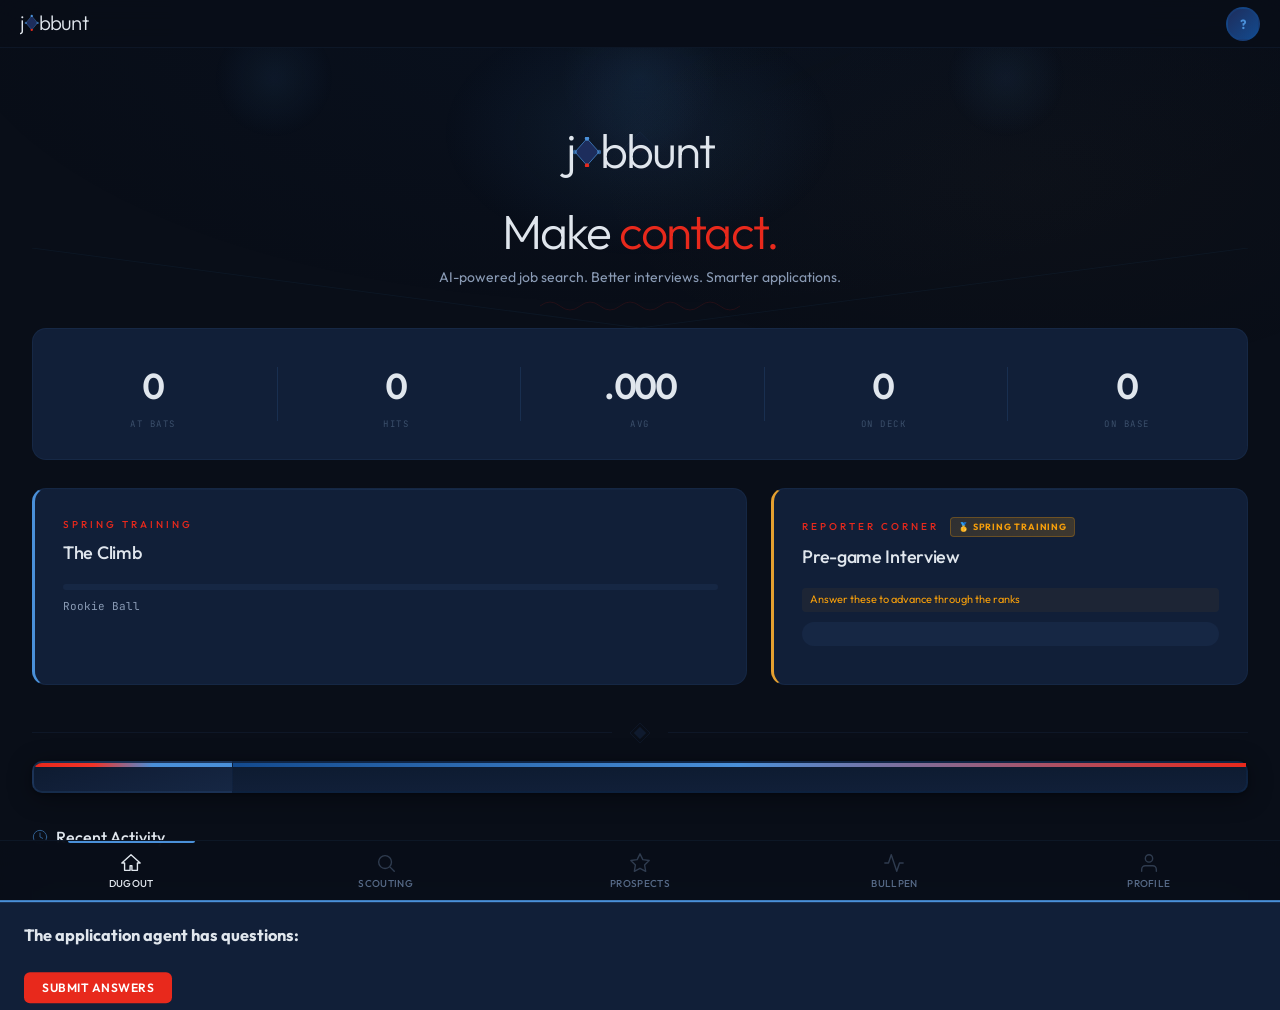
==== static/index.html @ 3a3ae7b0 "Always show Scouting toolbar, raise SerpAPI limit to 20 - Toolbar (Search/Rescore/Dispatch) now visi" ====
<!DOCTYPE html>
<html lang="en">
<head>
    <meta charset="UTF-8">
    <meta name="viewport" content="width=device-width, initial-scale=1.0">
    <title>Jobbunt</title>
    <link rel="preconnect" href="https://fonts.googleapis.com">
    <link rel="preconnect" href="https://fonts.gstatic.com" crossorigin>
    <link href="https://fonts.googleapis.com/css2?family=Outfit:wght@200;300;400;500;600;700&family=JetBrains+Mono:wght@400;500&display=swap" rel="stylesheet">
    <link rel="stylesheet" href="/static/css/style.css?v=20260319d">
    <script src="https://accounts.google.com/gsi/client" async></script>
</head>
<body>
    <!-- Login Screen Overlay -->
    <div class="login-overlay" id="login-overlay" style="display:none">
        <div class="login-container">
            <img src="/static/logo-dark.svg" alt="Jobbunt" class="login-logo">
            <p class="login-tagline">AI-powered job search. Better interviews. Smarter applications.</p>
            <div id="google-signin-btn" class="google-signin-wrapper"></div>

            <!-- Local Auth (works without Google) -->
            <div class="local-auth-section" id="local-auth-section">
                <div class="local-auth-divider"><span>or sign in with email</span></div>
                <div id="local-auth-form">
                    <input type="text" id="local-auth-name" class="local-auth-input" placeholder="Full Name" style="display:none" autocomplete="name">
                    <input type="email" id="local-auth-email" class="local-auth-input" placeholder="Email" autocomplete="email">
                    <input type="password" id="local-auth-password" class="local-auth-input" placeholder="Password" autocomplete="current-password">
                    <input type="password" id="local-auth-confirm-password" class="local-auth-input" placeholder="Confirm Password" style="display:none" autocomplete="new-password">
                    <div id="local-auth-error" class="local-auth-error" style="display:none"></div>
                    <button class="btn btn-primary local-auth-btn" id="local-auth-submit" onclick="handleLocalAuth()">Sign In</button>
                    <p class="local-auth-toggle">
                        <span id="local-auth-toggle-text">Don't have an account?</span>
                        <a href="#" id="local-auth-toggle-link" onclick="toggleLocalAuthMode();return false;">Create one</a>
                    </p>
                </div>
            </div>

            <!-- Dev user skip removed for security -->
        </div>
    </div>
    <div class="app" id="app">
        <!-- Top Bar (minimal: logo + activity + avatar) -->
        <nav class="top-bar">
            <div class="nav-brand">
                <svg width="110" height="24" viewBox="0 0 150 32" onclick="showView('dugout')" style="cursor:pointer">
                    <text x="0" y="24" font-family="'Outfit',sans-serif" font-size="28" font-weight="300" fill="#E0E6ED" letter-spacing="-1.2">j</text>
                    <g transform="translate(6,5)">
                        <path d="M10 0 L18 9.5 L10 19 L2 9.5Z" fill="#1D2D5C" stroke="#4A90D9" stroke-width="0.5"/>
                        <circle cx="10" cy="0" r="1.6" fill="#4A90D9"/>
                        <circle cx="18" cy="9.5" r="1.6" fill="#4A90D9" opacity="0.6"/>
                        <circle cx="10" cy="19" r="1.6" fill="#E8291C"/>
                        <circle cx="2" cy="9.5" r="1.6" fill="#4A90D9" opacity="0.6"/>
                    </g>
                    <text x="26" y="24" font-family="'Outfit',sans-serif" font-size="28" font-weight="300" fill="#E0E6ED" letter-spacing="-1.2">bbunt</text>
                </svg>
            </div>
            <div class="nav-right">
                <div class="activity-indicator" id="activity-indicator" style="display:none">
                    <svg class="activity-spinner" width="18" height="18" viewBox="0 0 120 120" fill="none">
                        <style>@keyframes hi-spin{to{transform:rotate(360deg)}}</style>
                        <g style="animation:hi-spin 1.8s linear infinite;transform-origin:60px 60px">
                            <circle cx="60" cy="28" r="5" fill="none" stroke="#4A90D9" stroke-width="1.5" opacity="0.6"/>
                        </g>
                    </svg>
                    <span class="activity-text" id="activity-text">Working...</span>
                </div>
                <div class="search-status-badge" id="search-status-badge" style="display:none" onclick="showView('hunt')" title="Click to view results">
                    <span class="search-badge-dot"></span>
                    <span class="search-badge-text" id="search-badge-text">Searching...</span>
                    <span class="search-badge-count" id="search-badge-count">0</span>
                </div>
                <div class="profile-menu" id="profile-menu">
                    <button class="profile-avatar" id="profile-avatar" onclick="toggleProfileDropdown()" title="Profile">
                        <span id="avatar-initials">?</span>
                    </button>
                    <div class="profile-dropdown" id="profile-dropdown">
                        <div class="dropdown-header" id="dropdown-profile-name">No Profile</div>
                        <div class="dropdown-profiles" id="dropdown-profiles"></div>
                        <div class="dropdown-divider"></div>
                        <button class="dropdown-item" onclick="showView('profile');switchProfileTab('profile');closeProfileDropdown()">Edit Profile</button>
                        <button class="dropdown-item" onclick="showView('profile');switchProfileTab('settings');closeProfileDropdown()">Settings</button>
                        <div class="dropdown-divider"></div>
                        <button class="dropdown-item dropdown-signout" id="dropdown-signout" onclick="logout();closeProfileDropdown()">Sign Out</button>
                    </div>
                </div>
            </div>
        </nav>

        <!-- Bottom Tab Bar -->
        <div class="bottom-tabs" id="bottom-tabs">
            <button class="bottom-tab active" data-view="dugout" onclick="showView('dugout')">
                <svg viewBox="0 0 24 24" fill="none" stroke="currentColor" stroke-width="1.5" stroke-linecap="round" stroke-linejoin="round"><path d="M12 3L2 12h3v8h6v-5h2v5h6v-8h3L12 3z"/></svg>
                <span>Dugout</span>
            </button>
            <button class="bottom-tab" data-view="hunt" onclick="showView('hunt')">
                <svg viewBox="0 0 24 24" fill="none" stroke="currentColor" stroke-width="1.5" stroke-linecap="round" stroke-linejoin="round"><circle cx="11" cy="11" r="7"/><line x1="16.5" y1="16.5" x2="21" y2="21"/></svg>
                <span>Scouting</span>
            </button>
            <button class="bottom-tab" data-view="pipeline" onclick="showView('pipeline')">
                <svg viewBox="0 0 24 24" fill="none" stroke="currentColor" stroke-width="1.5" stroke-linecap="round" stroke-linejoin="round"><polygon points="12 2 15.09 8.26 22 9.27 17 14.14 18.18 21.02 12 17.77 5.82 21.02 7 14.14 2 9.27 8.91 8.26 12 2"/></svg>
                <span>Prospects</span>
            </button>
            <button class="bottom-tab" data-view="intel" onclick="showView('intel')">
                <svg viewBox="0 0 24 24" fill="none" stroke="currentColor" stroke-width="1.5" stroke-linecap="round" stroke-linejoin="round"><polyline points="22 12 18 12 15 21 9 3 6 12 2 12"/></svg>
                <span>Bullpen</span>
            </button>
            <button class="bottom-tab" data-view="profile" onclick="showView('profile')">
                <svg viewBox="0 0 24 24" fill="none" stroke="currentColor" stroke-width="1.5" stroke-linecap="round" stroke-linejoin="round"><path d="M20 21v-2a4 4 0 00-4-4H8a4 4 0 00-4 4v2"/><circle cx="12" cy="7" r="4"/></svg>
                <span>Profile</span>
            </button>
        </div>

        <!-- Main Content -->
        <main class="main page">
            <!-- ═══ Dugout View (Home/Dashboard) ═══ -->
            <div class="view active" id="view-dugout" data-view="dugout">
                <div class="dugout-container">
                    <!-- Hero Section -->
                    <div class="dugout-hero">
                        <div class="dugout-hero-glow"></div>
                        <!-- Stadium lights -->
                        <div class="dugout-hero-lights">
                            <div class="stadium-light stadium-light-1"></div>
                            <div class="stadium-light stadium-light-2"></div>
                            <div class="stadium-light stadium-light-3"></div>
                        </div>
                        <!-- Foul line SVG -->
                        <svg class="dugout-hero-foulline" viewBox="0 0 800 80" fill="none" preserveAspectRatio="none">
                            <line x1="400" y1="80" x2="0" y2="0" stroke="rgba(74,144,217,0.06)" stroke-width="1"/>
                            <line x1="400" y1="80" x2="800" y2="0" stroke="rgba(74,144,217,0.06)" stroke-width="1"/>
                        </svg>
                        <!-- Baseball stitching -->
                        <svg class="dugout-hero-stitch" viewBox="0 0 200 20" fill="none">
                            <path d="M0 10 Q10 2, 20 10 Q30 18, 40 10 Q50 2, 60 10 Q70 18, 80 10 Q90 2, 100 10 Q110 18, 120 10 Q130 2, 140 10 Q150 18, 160 10 Q170 2, 180 10 Q190 18, 200 10" stroke="var(--jb-red)" stroke-width="0.8" opacity="0.15" fill="none"/>
                        </svg>
                        <!-- Jobbunt logo -->
                        <div class="dugout-hero-logo-wrap">
                            <svg class="dugout-hero-diamond" width="40" height="40" viewBox="0 0 40 40" fill="none">
                                <path d="M20 2 L36 18 L20 34 L4 18Z" fill="var(--jb-navy)" stroke="var(--jb-bright)" stroke-width="0.8" opacity="0.18"/>
                                <path d="M20 22 L28 18 L20 14 L12 18Z" fill="var(--jb-red)" opacity="0.12"/>
                            </svg>
                            <div class="dugout-hero-logo" style="font-family:'Outfit',sans-serif;font-size:48px;font-weight:300;letter-spacing:-2px;color:var(--jb-text-1);display:inline-flex;align-items:center;gap:0">
                                <span>j</span>
                                <svg width="28" height="30" viewBox="0 0 28 27" fill="none" style="margin:0 -1px;position:relative;top:2px">
                                    <path d="M14 0 L26 13.5 L14 27 L2 13.5Z" fill="var(--jb-navy)" stroke="var(--jb-bright)" stroke-width="0.7"/>
                                    <circle cx="14" cy="0" r="2.2" fill="var(--jb-bright)"/>
                                    <circle cx="26" cy="13.5" r="2.2" fill="var(--jb-bright)" opacity="0.6"/>
                                    <circle cx="14" cy="27" r="2.2" fill="var(--jb-red)"/>
                                    <circle cx="2" cy="13.5" r="2.2" fill="var(--jb-bright)" opacity="0.6"/>
                                    <line x1="14" y1="27" x2="26" y2="13.5" stroke="var(--jb-bright)" stroke-width="0.35" opacity="0.3"/>
                                </svg>
                                <span>bbunt</span>
                            </div>
                        </div>
                        <h1 class="dugout-hero-title">Make <span class="dugout-hero-accent">contact.</span></h1>
                        <p class="dugout-hero-subtitle">AI-powered job search. Better interviews. Smarter applications.</p>
                    </div>

                    <!-- Coach's Note -->
                    <div class="dugout-coach-note" id="dugout-coach-note" style="display:none"></div>

                    <!-- Readiness Score -->
                    <div class="dugout-readiness" id="dugout-readiness"></div>

                    <!-- Season Stats Row -->
                    <div class="dugout-season-stats" id="dugout-season-stats">
                        <div class="season-stat">
                            <div class="season-stat-value" id="stat-total-apps">0</div>
                            <div class="season-stat-label">AT BATS</div>
                        </div>
                        <div class="season-stat">
                            <div class="season-stat-value" id="stat-callbacks">0</div>
                            <div class="season-stat-label">HITS</div>
                        </div>
                        <div class="season-stat">
                            <div class="season-stat-value" id="stat-avg">.000</div>
                            <div class="season-stat-label">AVG</div>
                        </div>
                        <div class="season-stat">
                            <div class="season-stat-value" id="stat-shortlisted">0</div>
                            <div class="season-stat-label">ON DECK</div>
                        </div>
                        <div class="season-stat">
                            <div class="season-stat-value" id="stat-interviews">0</div>
                            <div class="season-stat-label">ON BASE</div>
                        </div>
                    </div>

                    <!-- Spring Training + Reporter Corner Grid -->
                    <div class="dugout-grid">
                        <!-- Spring Training Progression -->
                        <div class="dugout-card dugout-spring-training" id="dugout-spring-training">
                            <div class="dugout-card-label">SPRING TRAINING</div>
                            <div class="dugout-card-title" id="spring-training-title">The Climb</div>
                            <div class="spring-training-progress">
                                <div class="spring-training-progress-bar" id="spring-training-progress-bar" style="width:0%"></div>
                            </div>
                            <div class="spring-training-pct" id="spring-training-pct">Rookie Ball</div>
                            <div class="spring-training-levels" id="spring-training-levels">
                                <!-- Populated by JS -->
                            </div>
                        </div>

                        <!-- Reporter Corner -->
                        <div class="dugout-card dugout-reporter-corner" id="dugout-reporter-corner">
                            <div class="dugout-card-label">REPORTER CORNER <span class="reporter-triple-a-badge">🥇 SPRING TRAINING</span></div>
                            <div class="dugout-card-title">Pre-game Interview</div>
                            <div class="reporter-triple-a-hint" id="reporter-triple-a-hint">Answer these to advance through the ranks</div>
                            <div class="reporter-question" id="reporter-question"></div>
                            <textarea class="reporter-textarea" id="reporter-textarea" placeholder="Your answer..." rows="3" style="display:none"></textarea>
                            <div class="reporter-actions">
                                <button class="reporter-save-btn" id="reporter-save-btn" onclick="saveReporterAnswer()" style="display:none">
                                    <svg width="14" height="14" viewBox="0 0 24 24" fill="none" stroke="currentColor" stroke-width="1.5" stroke-linecap="round" stroke-linejoin="round"><polyline points="20 6 9 17 4 12"/></svg>
                                    Save Answer
                                </button>
                            </div>
                        </div>
                    </div>

                    <!-- Home Plate Divider -->
                    <div class="dugout-divider">
                        <svg width="24" height="24" viewBox="0 0 24 24" fill="none">
                            <path d="M12 2 L22 12 L12 22 L2 12 Z" stroke="var(--jb-border-hover)" stroke-width="1" fill="none"/>
                            <path d="M12 6 L18 12 L12 18 L6 12 Z" fill="var(--jb-bg-tertiary)" stroke="var(--jb-border)" stroke-width="0.5"/>
                        </svg>
                    </div>

                    <!-- Baseball Card -->
                    <div class="baseball-card" id="baseball-card">
                        <div class="card-front" id="card-front"></div>
                        <div class="card-back" id="card-back">
                            <div class="stats-bar" id="stats-bar"></div>
                            <div class="baseball-card-blurb" id="baseball-card-blurb" style="display:none"></div>
                        </div>
                    </div>

                    <!-- Quick actions removed — now in bottom tab bar -->

                    <!-- Activity Charts -->
                    <div class="dugout-chart-section" id="dugout-chart-section" style="display:none">
                        <h3 class="dugout-section-title">
                            <svg width="16" height="16" viewBox="0 0 24 24" fill="none" stroke="currentColor" stroke-width="1.5" stroke-linecap="round"><rect x="3" y="3" width="18" height="18" rx="2"/><path d="M3 15h18"/><path d="M8 15V9"/><path d="M12 15V7"/><path d="M16 15v-3"/></svg>
                            Search Activity
                        </h3>
                        <div class="dugout-chart-grid">
                            <div class="dugout-chart-card" id="dugout-source-chart">
                                <div class="dugout-chart-title">Jobs by Source</div>
                                <div class="dugout-chart-bars" id="source-chart-bars"></div>
                            </div>
                            <div class="dugout-chart-card" id="dugout-status-chart">
                                <div class="dugout-chart-title">Pipeline Status</div>
                                <div class="dugout-chart-bars" id="status-chart-bars"></div>
                            </div>
                        </div>
                    </div>

                    <!-- Recent Activity Feed -->
                    <div class="dugout-activity dugout-activity-lattice">
                        <h3 class="dugout-section-title">
                            <svg width="16" height="16" viewBox="0 0 24 24" fill="none" stroke="currentColor" stroke-width="1.5" stroke-linecap="round"><circle cx="12" cy="12" r="10"/><polyline points="12 6 12 12 16 14"/></svg>
                            Recent Activity
                        </h3>
                        <div class="dugout-activity-list" id="dugout-activity-list">
                            <div class="dugout-activity-empty">No recent activity. Start scouting to fill your scorecard.</div>
                        </div>
                    </div>
                </div>
            </div>

            <!-- ═══ Hunt View (Browse/Search Jobs) ═══ -->
            <div class="view" id="view-hunt" data-view="hunt">
                <div class="browse-container">
                    <!-- Browse toolbar -->
                    <div class="browse-toolbar" id="browse-toolbar" style="display:none">
                        <div class="browse-toolbar-left">
                            <button class="btn btn-primary btn-sm btn-search-trigger" onclick="searchJobs()" id="btn-search-more">
                                🔍 Search Jobs
                            </button>
                            <button class="btn btn-secondary btn-sm" id="btn-rescore" onclick="rescoreJobs()">
                                ♻ Rescore
                            </button>
                            <button class="btn btn-secondary btn-sm" id="btn-dispatch" onclick="dispatchScout()" title="Send scout agent to Indeed">
                                📡 Dispatch
                            </button>
                        </div>
                        <div class="browse-toolbar-right">
                            <div class="view-toggle" id="view-toggle">
                                <button class="view-toggle-btn active" data-browse-mode="list" onclick="switchBrowseMode('list')" title="List View">☰</button>
                                <button class="view-toggle-btn" data-browse-mode="grid" onclick="switchBrowseMode('grid')" title="Grid View">▦</button>
                                <button class="view-toggle-btn" data-browse-mode="card" onclick="switchBrowseMode('card')" title="Card View">▢</button>
                            </div>
                            <span class="browse-count" id="browse-count"></span>
                        </div>
                    </div>

                    <!-- Filter/Sort bar -->
                    <div class="job-filter-bar" id="job-filter-bar" style="display:none"></div>

                    <!-- Job list view -->
                    <div class="job-list-view" id="job-list-view">
                        <div class="job-list" id="job-list"></div>
                    </div>

                    <!-- Job grid view -->
                    <div class="job-grid-view" id="job-grid-view" style="display:none">
                        <div class="job-grid" id="job-grid"></div>
                    </div>

                    <!-- Pagination (shared between list/grid) -->
                    <div class="job-pagination" id="job-pagination" style="display:none"></div>

                    <!-- Single card detail view (old swipe style) -->
                    <div class="job-feed" id="job-feed" style="display:none"></div>

                    <!-- Action bar fixed at bottom -->
                    <div class="action-bar" id="action-bar" style="display:none">
                        <button class="action-btn pass" id="btn-pass" title="Pass — not interested (← or A)">
                            <span class="action-icon">✕</span>
                            <span class="action-label">Pass</span>
                        </button>
                        <button class="action-btn shortlist" id="btn-shortlist" title="Shortlist — save for later (↓ or S)">
                            <span class="action-icon">⭐</span>
                            <span class="action-label">Shortlist</span>
                        </button>
                        <button class="action-btn skip" id="btn-skip" title="Skip — come back to this (Space)">
                            <span class="action-icon">→</span>
                            <span class="action-label">Skip</span>
                        </button>
                        <button class="action-btn apply" id="btn-like" title="Like — apply to this job (→ or D)">
                            <span class="action-icon">✓</span>
                            <span class="action-label">Apply</span>
                        </button>
                    </div>

                    <div class="empty-state" id="empty-state" style="display:none">
                        <div class="empty-state-art">
                            <svg class="signal-diamond" width="48" height="48" viewBox="0 0 48 48" fill="none">
                                <style>
                                    @keyframes diamond-pulse{0%,100%{opacity:.25;transform:scale(1)}50%{opacity:.6;transform:scale(1.08)}}
                                    .signal-diamond .ring{animation:diamond-pulse 2.4s ease-in-out infinite}
                                    .signal-diamond .ring:nth-child(2){animation-delay:.4s}
                                    .signal-diamond .ring:nth-child(3){animation-delay:.8s}
                                </style>
                                <polygon class="ring" points="24,4 44,24 24,44 4,24" fill="none" stroke="#a01c1c" stroke-width="1" opacity="0.15"/>
                                <polygon class="ring" points="24,10 38,24 24,38 10,24" fill="none" stroke="#a01c1c" stroke-width="1" opacity="0.25"/>
                                <polygon class="ring" points="24,16 32,24 24,32 16,24" fill="#a01c1c" opacity="0.35"/>
                            </svg>
                        </div>
                        <h2 style="font-family:'Outfit',sans-serif;font-weight:600;letter-spacing:0.5px">Ready to scout</h2>
                        <p>Search for jobs to find your next opportunity</p>
                        <div class="btn-group">
                            <button class="cta-btn btn-search-trigger" id="btn-search-empty" onclick="searchJobs()">
                                <svg width="16" height="16" viewBox="0 0 16 16" fill="none" style="margin-right:6px;vertical-align:-2px">
                                    <circle cx="7" cy="7" r="5.5" stroke="currentColor" stroke-width="1.5"/>
                                    <line x1="11" y1="11" x2="14.5" y2="14.5" stroke="currentColor" stroke-width="1.5" stroke-linecap="round"/>
                                </svg>
                                Search for Jobs
                            </button>
                            <button class="btn btn-secondary" onclick="showView('profile')">Edit Profile</button>
                        </div>
                    </div>

                    <div class="empty-state" id="no-profile-state" style="display:none">
                        <div class="empty-state-art">
                            <svg width="160" height="120" viewBox="0 0 160 120" fill="none">
                                <g transform="translate(50, 15)">
                                    <line x1="0" y1="0" x2="0" y2="90" stroke="#E8E6E1" stroke-width="1" stroke-linecap="round" opacity="0.12"/>
                                    <path d="M0 0 L60 18 L0 36 Z" fill="#E8291C" opacity="0.12" stroke="#E8291C" stroke-width="0.5"/>
                                    <text x="18" y="22" font-family="'Outfit',sans-serif" font-size="9" font-weight="600" fill="#4A90D9" opacity="0.4">JB</text>
                                </g>
                            </svg>
                        </div>
                        <h2>Welcome to Jobbunt</h2>
                        <p>Set up your profile to start browsing jobs</p>
                        <button class="btn btn-primary" onclick="showView('profile')">Create Profile</button>
                    </div>
                </div>
            </div>

            <!-- ═══ Pipeline View (Shortlist + Applications) ═══ -->
            <div class="view" id="view-pipeline" data-view="pipeline">
                <div class="pipeline-container">
                    <div class="pipeline-header">
                        <h2 class="view-title">Prospects</h2>
                        <p class="view-subtitle">Track your job search funnel</p>
                    </div>

                    <!-- Funnel summary -->
                    <div class="pipeline-funnel" id="pipeline-funnel"></div>

                    <!-- Sub-tabs -->
                    <div class="pipeline-tabs">
                        <button class="pipeline-tab active" onclick="switchPipelineTab('shortlist')">⭐ Shortlist</button>
                        <button class="pipeline-tab" onclick="switchPipelineTab('applications')">📨 Applications</button>
                    </div>

                    <!-- Shortlist panel -->
                    <div class="pipeline-panel active" id="pipeline-shortlist">
                        <div id="shortlist-content">
                            <div class="empty-state">
                                <div class="empty-state-art">
                                    <svg width="200" height="160" viewBox="0 0 200 160" fill="none">
                                        <rect x="40" y="100" width="120" height="8" rx="4" fill="#E8E6E1" opacity="0.06"/>
                                        <rect x="48" y="100" width="3" height="24" rx="1" fill="#E8E6E1" opacity="0.04"/>
                                        <rect x="149" y="100" width="3" height="24" rx="1" fill="#E8E6E1" opacity="0.04"/>
                                        <circle cx="70" cy="80" r="14" fill="none" stroke="#E8E6E1" stroke-width="0.6" opacity="0.08" stroke-dasharray="3 3"/>
                                        <circle cx="100" cy="80" r="14" fill="none" stroke="#E8E6E1" stroke-width="0.6" opacity="0.08" stroke-dasharray="3 3"/>
                                        <circle cx="130" cy="80" r="14" fill="none" stroke="#E8E6E1" stroke-width="0.6" opacity="0.08" stroke-dasharray="3 3"/>
                                        <path d="M96 74 Q92 68 88 72 Q84 76 90 82 Q94 86 100 84 Q106 82 108 76 Q110 70 104 68 Q98 66 96 74Z" fill="#E8291C" opacity="0.15" stroke="#E8291C" stroke-width="0.5"/>
                                    </svg>
                                </div>
                                <h2>No shortlisted jobs</h2>
                                <p>Use the ⭐ button while browsing to add jobs to your shortlist</p>
                            </div>
                        </div>
                    </div>

                    <!-- Applications panel -->
                    <div class="pipeline-panel" id="pipeline-applications">
                        <div class="diamond-pipeline" id="diamond-pipeline"></div>
                        <div id="applications-list">
                            <div class="empty-state">
                                <div class="empty-state-art">
                                    <svg width="200" height="160" viewBox="0 0 200 160" fill="none">
                                        <rect x="60" y="40" width="80" height="6" rx="3" fill="#E8E6E1" opacity="0.06"/>
                                        <rect x="60" y="110" width="80" height="6" rx="3" fill="#E8E6E1" opacity="0.06"/>
                                        <rect x="62" y="40" width="4" height="76" rx="2" fill="#E8E6E1" opacity="0.05"/>
                                        <rect x="134" y="40" width="4" height="76" rx="2" fill="#E8E6E1" opacity="0.05"/>
                                        <g transform="translate(88, 48) rotate(2)"><rect width="6" height="56" rx="3" fill="#4A90D9" opacity="0.3"/><rect width="6" height="14" rx="3" fill="#E0E6ED" opacity="0.1"/></g>
                                        <circle cx="100" cy="138" r="8" fill="none" stroke="#E0E6ED" stroke-width="0.8" opacity="0.12"/>
                                        <path d="M96 134 Q100 138 96 142" fill="none" stroke="#4A90D9" stroke-width="0.5" opacity="0.2"/>
                                        <path d="M104 134 Q100 138 104 142" fill="none" stroke="#4A90D9" stroke-width="0.5" opacity="0.2"/>
                                    </svg>
                                </div>
                                <h2>No applications yet</h2>
                                <p>Apply to jobs to start tracking</p>
                            </div>
                        </div>
                    </div>
                </div>
            </div>

            <!-- ═══ Intel View (Insights & Analysis) ═══ -->
            <div class="view" id="view-intel" data-view="intel">
                <div class="insights-container" id="insights-container">
                    <!-- Sub-nav tabs within Intel -->
                    <div class="summary-tabs">
                        <button class="summary-tab active" data-subtab="pregame" onclick="switchIntelTab('pregame', true)">
                            <svg viewBox="0 0 24 24" fill="none" stroke="currentColor" stroke-width="1.5" stroke-linecap="round" stroke-linejoin="round"><path d="M12 2 L15 8 L12 6 L9 8 Z"/><path d="M12 6 L12 14"/><path d="M5 14 L12 14 L19 14"/><path d="M5 14 L12 22 L19 14"/></svg>
                            Pregame Report
                        </button>
                        <button class="summary-tab" data-subtab="overview" onclick="switchIntelTab('overview', false)">
                            <svg viewBox="0 0 24 24" fill="none" stroke="currentColor" stroke-width="1.5" stroke-linecap="round" stroke-linejoin="round"><polyline points="22 12 18 12 15 21 9 3 6 12 2 12"/></svg>
                            Scoreboard
                        </button>
                        <button class="summary-tab" data-subtab="advisor" onclick="switchIntelTab('advisor', false)">
                            <svg viewBox="0 0 24 24" fill="none" stroke="currentColor" stroke-width="1.5" stroke-linecap="round" stroke-linejoin="round"><path d="M21 15a2 2 0 01-2 2H7l-4 4V5a2 2 0 012-2h14a2 2 0 012 2z"/></svg>
                            Coaching Staff
                        </button>
                        <button class="summary-tab" data-subtab="skills-audit" onclick="switchIntelTab('skills-audit', false)">
                            <svg viewBox="0 0 24 24" fill="none" stroke="currentColor" stroke-width="1.5" stroke-linecap="round" stroke-linejoin="round"><circle cx="12" cy="12" r="10"/><path d="M8 12l2.5 2.5L16 9"/></svg>
                            Batting Practice
                        </button>
                        <button class="summary-tab" data-subtab="resume" onclick="switchIntelTab('resume', false)">
                            <svg viewBox="0 0 24 24" fill="none" stroke="currentColor" stroke-width="1.5" stroke-linecap="round" stroke-linejoin="round"><path d="M14 2H6a2 2 0 00-2 2v16a2 2 0 002 2h12a2 2 0 002-2V8z"/><polyline points="14 2 14 8 20 8"/><line x1="16" y1="13" x2="8" y2="13"/><line x1="16" y1="17" x2="8" y2="17"/></svg>
                            Equipment Check
                        </button>
                    </div>

                    <!-- Pregame Report Sub-tab -->
                    <div class="summary-panel active" id="subtab-pregame">
                        <div class="insights-header">
                            <h2>Pregame Report</h2>
                            <p>Your pregame analysis hub — overview summary plus quick launch into each deep-dive</p>
                            <div class="btn-group" style="margin-top:12px;display:flex;gap:8px">
                                <button class="btn btn-primary" onclick="loadPregameReport(this)">
                                    <svg width="14" height="14" viewBox="0 0 24 24" fill="none" stroke="currentColor" stroke-width="2" stroke-linecap="round" style="margin-right:4px;vertical-align:-2px"><path d="M12 2 L15 8 L12 6 L9 8 Z"/><path d="M12 6 L12 14"/><path d="M5 14 L12 22 L19 14"/></svg>
                                    Generate Report
                                </button>
                                <button class="btn btn-secondary" id="btn-generate-all" onclick="generateAll()">
                                    <svg width="14" height="14" viewBox="0 0 24 24" fill="none" stroke="currentColor" stroke-width="2" stroke-linecap="round" style="margin-right:4px;vertical-align:-2px"><path d="M4 6h16M4 12h16M4 18h16"/></svg>
                                    Generate All
                                </button>
                            </div>
                        </div>
                        <div id="pregame-report-content">
                            <!-- Drill-down hub widgets (always visible) -->
                            <div class="pregame-hub-grid">
                                <div class="pregame-hub-widget">
                                    <div class="pregame-hub-icon">
                                        <svg viewBox="0 0 24 24" width="32" height="32" fill="none" stroke="var(--jb-bright)" stroke-width="1.5" stroke-linecap="round" stroke-linejoin="round"><polyline points="22 12 18 12 15 21 9 3 6 12 2 12"/></svg>
                                    </div>
                                    <h4>Scoreboard</h4>
                                    <p>Search stats, salary ranges, top companies, and market trends from your saved jobs.</p>
                                    <button class="btn btn-secondary pregame-hub-btn" onclick="runFromHub(this, 'overview')">Run Scoreboard &rarr;</button>
                                </div>
                                <div class="pregame-hub-widget">
                                    <div class="pregame-hub-icon">
                                        <svg viewBox="0 0 24 24" width="32" height="32" fill="none" stroke="var(--jb-bright)" stroke-width="1.5" stroke-linecap="round" stroke-linejoin="round"><path d="M21 15a2 2 0 01-2 2H7l-4 4V5a2 2 0 012-2h14a2 2 0 012 2z"/></svg>
                                    </div>
                                    <h4>Coaching Staff</h4>
                                    <p>AI strategy advice — get personalized recommendations on search tactics and positioning.</p>
                                    <button class="btn btn-secondary pregame-hub-btn" onclick="runFromHub(this, 'advisor')">Run Coaching Staff &rarr;</button>
                                </div>
                                <div class="pregame-hub-widget">
                                    <div class="pregame-hub-icon">
                                        <svg viewBox="0 0 24 24" width="32" height="32" fill="none" stroke="var(--jb-bright)" stroke-width="1.5" stroke-linecap="round" stroke-linejoin="round"><circle cx="12" cy="12" r="10"/><path d="M8 12l2.5 2.5L16 9"/></svg>
                                    </div>
                                    <h4>Batting Practice</h4>
                                    <p>Skills gap analysis — see which in-demand skills you have and which ones to develop.</p>
                                    <button class="btn btn-secondary pregame-hub-btn" onclick="runFromHub(this, 'skills-audit')">Run Batting Practice &rarr;</button>
                                </div>
                                <div class="pregame-hub-widget">
                                    <div class="pregame-hub-icon">
                                        <svg viewBox="0 0 24 24" width="32" height="32" fill="none" stroke="var(--jb-bright)" stroke-width="1.5" stroke-linecap="round" stroke-linejoin="round"><path d="M14 2H6a2 2 0 00-2 2v16a2 2 0 002 2h12a2 2 0 002-2V8z"/><polyline points="14 2 14 8 20 8"/><line x1="16" y1="13" x2="8" y2="13"/><line x1="16" y1="17" x2="8" y2="17"/></svg>
                                    </div>
                                    <h4>Equipment Check</h4>
                                    <p>Resume optimization — AI-powered analysis of your resume against job requirements.</p>
                                    <button class="btn btn-secondary pregame-hub-btn" onclick="runFromHub(this, 'resume')">Run Equipment Check &rarr;</button>
                                </div>
                            </div>
                            <!-- Summary report renders below the hub -->
                            <div id="pregame-summary-area">
                                <div class="empty-state">
                                    <div class="empty-state-art">
                                        <svg width="120" height="120" viewBox="0 0 120 120" fill="none">
                                            <rect x="20" y="10" width="80" height="100" rx="8" fill="none" stroke="#4A90D9" stroke-width="0.8" opacity="0.15"/>
                                            <circle cx="60" cy="40" r="15" fill="none" stroke="#4A90D9" stroke-width="0.6" opacity="0.2"/>
                                            <line x1="35" y1="65" x2="85" y2="65" stroke="#4A90D9" stroke-width="0.8" opacity="0.12"/>
                                            <line x1="35" y1="75" x2="75" y2="75" stroke="#4A90D9" stroke-width="0.6" opacity="0.1"/>
                                            <line x1="35" y1="85" x2="80" y2="85" stroke="#4A90D9" stroke-width="0.6" opacity="0.08"/>
                                            <line x1="35" y1="95" x2="70" y2="95" stroke="#4A90D9" stroke-width="0.6" opacity="0.06"/>
                                        </svg>
                                    </div>
                                    <h2>No pregame report yet</h2>
                                    <p>Click Generate Report to compile insights, or jump straight into any analysis above</p>
                                </div>
                            </div>
                        </div>
                    </div>

                    <!-- Overview Sub-tab -->
                    <div class="summary-panel" id="subtab-overview">
                        <div class="insights-header">
                            <h2>Search Intelligence</h2>
                            <p>AI-powered themes, trends, and strategic insights</p>
                            <div class="btn-group" style="margin-top:12px">
                                <button class="btn btn-primary" onclick="loadInsights()">🔄 Refresh</button>
                                <button class="btn btn-secondary" onclick="deepResearchShortlist()">🔬 Deep Research Shortlist</button>
                            </div>
                        </div>
                        <div id="insights-content">
                            <div class="empty-state">
                                <div class="empty-state-art">
                                    <svg width="200" height="160" viewBox="0 0 200 160" fill="none">
                                        <g transform="translate(60, 30)">
                                            <path d="M40 50 Q20 30 25 55 Q15 40 18 60 Q10 48 15 65 Q8 70 20 80 Q30 90 50 85 Q70 80 75 60 Q78 45 65 35 Q55 28 40 50Z" fill="#134A8E" opacity="0.12" stroke="#4A90D9" stroke-width="0.8"/>
                                            <circle cx="42" cy="62" r="11" fill="none" stroke="#E0E6ED" stroke-width="1" opacity="0.2"/>
                                            <path d="M37 57 Q42 62 37 67" fill="none" stroke="#4A90D9" stroke-width="0.6" opacity="0.25"/>
                                            <path d="M47 57 Q42 62 47 67" fill="none" stroke="#4A90D9" stroke-width="0.6" opacity="0.25"/>
                                        </g>
                                    </svg>
                                </div>
                                <h2>No insights yet</h2>
                                <p>Search for jobs and browse some results to generate insights</p>
                            </div>
                        </div>
                    </div>

                    <!-- AI Advisor Sub-tab -->
                    <div class="summary-panel" id="subtab-advisor">
                        <div class="insights-header">
                            <h2>Search Strategy Advisor</h2>
                            <p>AI analysis of your resume, profile, and search patterns with actionable recommendations</p>
                            <div class="btn-group" style="margin-top:12px">
                                <button class="btn btn-primary" onclick="loadSearchAdvisor()">🔄 Get Fresh Analysis</button>
                            </div>
                        </div>
                        <div id="advisor-content">
                            <div class="empty-state">
                                <div class="empty-state-art">
                                    <svg width="120" height="120" viewBox="0 0 120 120" fill="none">
                                        <g transform="translate(28, 28)">
                                            <circle cx="32" cy="32" r="30" fill="none" stroke="#E8E6E1" stroke-width="0.5" opacity="0.08"/>
                                            <circle cx="32" cy="32" r="22" fill="none" stroke="#E8E6E1" stroke-width="0.5" opacity="0.1"/>
                                            <circle cx="32" cy="32" r="14" fill="none" stroke="#4A90D9" stroke-width="0.6" opacity="0.15"/>
                                            <circle cx="32" cy="32" r="6" fill="#4A90D9" opacity="0.15"/>
                                            <circle cx="32" cy="32" r="2" fill="#4A90D9" opacity="0.5"/>
                                            <line x1="32" y1="0" x2="32" y2="10" stroke="#E8E6E1" stroke-width="0.4" opacity="0.08"/>
                                            <line x1="32" y1="54" x2="32" y2="64" stroke="#E8E6E1" stroke-width="0.4" opacity="0.08"/>
                                            <line x1="0" y1="32" x2="10" y2="32" stroke="#E8E6E1" stroke-width="0.4" opacity="0.08"/>
                                            <line x1="54" y1="32" x2="64" y2="32" stroke="#E8E6E1" stroke-width="0.4" opacity="0.08"/>
                                        </g>
                                    </svg>
                                </div>
                                <h2>No analysis yet</h2>
                                <p>Click above to get AI-powered feedback on your search strategy</p>
                            </div>
                        </div>
                    </div>

                    <!-- Skills Audit Sub-tab -->
                    <div class="summary-panel" id="subtab-skills-audit" style="display:none">
                        <div class="insights-header">
                            <h2>Skills Audit</h2>
                            <p>Compare your skills against what the market demands</p>
                            <div class="btn-group" style="margin-top:12px">
                                <button class="btn btn-primary" onclick="runSkillsAuditIntel()">
                                    <svg width="14" height="14" viewBox="0 0 24 24" fill="none" stroke="currentColor" stroke-width="2" stroke-linecap="round" style="margin-right:4px;vertical-align:-2px"><circle cx="12" cy="12" r="10"/><path d="M8 12l2.5 2.5L16 9"/></svg>
                                    Run Audit
                                </button>
                            </div>
                        </div>
                        <div id="intel-skills-audit">
                            <div class="empty-state">
                                <div class="empty-state-art">
                                    <svg width="120" height="120" viewBox="0 0 120 120" fill="none">
                                        <circle cx="60" cy="60" r="40" fill="none" stroke="#4A90D9" stroke-width="0.6" opacity="0.1" stroke-dasharray="4 4"/>
                                        <path d="M45 60l10 10 20-20" fill="none" stroke="#4A90D9" stroke-width="2" opacity="0.2" stroke-linecap="round" stroke-linejoin="round"/>
                                    </svg>
                                </div>
                                <h2>No audit yet</h2>
                                <p>Click Run Audit to analyze your skills against job postings</p>
                            </div>
                        </div>
                    </div>

                    <!-- Resume Sub-tab -->
                    <div class="summary-panel" id="subtab-resume" style="display:none">
                        <div class="insights-header">
                            <h2>Resume Improver</h2>
                            <p>AI-powered suggestions to strengthen your resume</p>
                            <div class="btn-group" style="margin-top:12px">
                                <button class="btn btn-primary" onclick="improveResumeIntel()">
                                    <svg width="14" height="14" viewBox="0 0 24 24" fill="none" stroke="currentColor" stroke-width="2" stroke-linecap="round" style="margin-right:4px;vertical-align:-2px"><path d="M14 2H6a2 2 0 00-2 2v16a2 2 0 002 2h12a2 2 0 002-2V8z"/><polyline points="14 2 14 8 20 8"/></svg>
                                    Analyze Resume
                                </button>
                            </div>
                        </div>
                        <div id="intel-resume-container">
                            <div class="empty-state">
                                <div class="empty-state-art">
                                    <svg width="120" height="120" viewBox="0 0 120 120" fill="none">
                                        <rect x="30" y="15" width="60" height="80" rx="4" fill="none" stroke="#4A90D9" stroke-width="0.6" opacity="0.1" stroke-dasharray="4 4"/>
                                        <line x1="42" y1="35" x2="78" y2="35" stroke="#4A90D9" stroke-width="1" opacity="0.15"/>
                                        <line x1="42" y1="45" x2="72" y2="45" stroke="#4A90D9" stroke-width="1" opacity="0.1"/>
                                        <line x1="42" y1="55" x2="75" y2="55" stroke="#4A90D9" stroke-width="1" opacity="0.1"/>
                                        <line x1="42" y1="65" x2="66" y2="65" stroke="#4A90D9" stroke-width="1" opacity="0.08"/>
                                    </svg>
                                </div>
                                <h2>No analysis yet</h2>
                                <p>Click Analyze Resume to get AI improvement suggestions</p>
                            </div>
                        </div>
                    </div>
                </div>
            </div>

            <!-- ═══ Profile View (includes Settings) ═══ -->
            <div class="view" id="view-profile" data-view="profile">
                <!-- Profile/Settings Tab Bar -->
                <div class="profile-tabs">
                    <button class="profile-tab active" id="profile-tab-profile" onclick="switchProfileTab('profile')">Profile</button>
                    <button class="profile-tab" id="profile-tab-settings" onclick="switchProfileTab('settings')">Settings</button>
                </div>

                <!-- ── Profile Tab Content ── -->
                <div class="profile-tab-content active" id="profile-tab-content-profile">
                <div class="profile-form">
                    <!-- Profile header row -->
                    <div class="profile-header-row">
                        <div>
                            <h2 class="profile-title">Player Card</h2>
                            <p class="profile-subtitle">Build your profile to get matched with roles that actually fit</p>
                        </div>
                    </div>

                    <!-- ═══ STEP 1: Resume Upload (always visible, primary CTA) ═══ -->
                    <div class="profile-section" id="resume-upload-section">
                        <div class="profile-section-header">Drop Your Resume</div>
                        <p style="color:var(--text-dim);font-size:13px;margin-bottom:12px">Upload your resume and we'll auto-fill your profile. This is the fastest way to get started.</p>
                        <div class="form-group">
                            <div id="resume-drop-zone" class="resume-drop-zone" onclick="document.getElementById('f-resume-paste').click()">
                                <svg width="32" height="32" viewBox="0 0 24 24" fill="none" stroke="var(--jb-text-dim)" stroke-width="1.5" stroke-linecap="round" stroke-linejoin="round" style="margin-bottom:8px">
                                    <path d="M21 15v4a2 2 0 0 1-2 2H5a2 2 0 0 1-2-2v-4"/><polyline points="17 8 12 3 7 8"/><line x1="12" y1="3" x2="12" y2="15"/>
                                </svg>
                                <div id="resume-drop-label" style="font-size:14px;font-weight:500;color:var(--jb-text-1)">Click to upload resume</div>
                                <div style="font-size:12px;color:var(--jb-text-dim);margin-top:4px">PDF, DOCX, or TXT</div>
                            </div>
                            <input type="file" id="f-resume-paste" accept=".pdf,.docx,.doc,.txt" style="display:none" onchange="handleResumeSelected(this)">
                        </div>
                        <div class="form-group" id="paste-fallback-group" style="margin-top:8px">
                            <details>
                                <summary style="font-size:12px;color:var(--jb-text-dim);cursor:pointer">Or paste your resume text</summary>
                                <textarea id="f-paste-text" rows="5" placeholder="Paste resume text here..." style="margin-top:8px"></textarea>
                            </details>
                        </div>
                        <div class="btn-group" style="margin-top:8px">
                            <button class="btn btn-primary" id="btn-parse-profile" onclick="parseAndSaveProfile()">
                                <svg width="14" height="14" viewBox="0 0 24 24" fill="none" stroke="currentColor" stroke-width="2" style="margin-right:6px"><path d="M12 2L2 7l10 5 10-5-10-5zM2 17l10 5 10-5M2 12l10 5 10-5"/></svg>
                                Scan &amp; Build Profile
                            </button>
                        </div>
                        <div id="parsed-preview" style="display:none; margin-top:16px">
                            <div id="parsed-preview-content"></div>
                            <div style="text-align:center; margin-top:16px">
                                <button class="btn btn-success" id="btn-confirm-parsed" onclick="confirmParsedProfile()" style="min-width:200px;font-size:14px;padding:10px 24px">SAVE PROFILE</button>
                            </div>
                        </div>
                    </div>

                    <!-- Resume Improver Section -->
                    <div class="profile-section" id="resume-improver-section">
                        <div class="profile-section-header" style="display:flex;justify-content:space-between;align-items:center">
                            Batting Cage
                            <button class="btn btn-sm btn-primary" onclick="improveResume()" id="improve-resume-btn">Improve My Resume</button>
                        </div>
                        <p style="color:var(--text-dim); font-size:12px; margin-bottom:10px">AI-powered suggestions to strengthen your resume so it gets past ATS filters and catches recruiter attention.</p>
                        <div id="resume-improver-container"></div>
                    </div>

                    <!-- Readiness badge area (JS inserts readiness-panel here) -->

                    <!-- ═══ STEP 2: Profile Form (auto-filled from resume) ═══ -->
                    <form id="profile-form">

                        <!-- ── Section: The Basics ── -->
                        <div class="profile-section">
                            <div class="profile-section-header">The Basics</div>
                            <p style="color:var(--text-dim);font-size:12px;margin-bottom:10px">Confirm or fill in your details — the more complete, the better your matches.</p>
                            <div class="form-row">
                                <div class="form-group">
                                    <label>Full Name</label>
                                    <input type="text" id="f-name" required placeholder="Jane Smith">
                                </div>
                                <div class="form-group">
                                    <label>Email</label>
                                    <input type="email" id="f-email" placeholder="jane@example.com">
                                </div>
                            </div>
                            <div class="form-row">
                                <div class="form-group">
                                    <label>Phone</label>
                                    <input type="tel" id="f-phone" placeholder="555-123-4567">
                                </div>
                                <div class="form-group">
                                    <label>Home Field (Location)</label>
                                    <input type="text" id="f-location" placeholder="New York, NY">
                                </div>
                            </div>
                        </div>

                        <!-- ── Section: What Position Are You Playing? ── -->
                        <div class="profile-section">
                            <div class="profile-section-header">What Position Are You Playing?</div>
                            <p style="color:var(--text-dim);font-size:12px;margin-bottom:10px">Tell us what roles you're targeting and we'll scout the right opportunities.</p>

                            <div class="form-group" style="position:relative">
                                <label>Target Job Titles <span class="label-hint">type to search · Enter to add</span></label>
                                <div class="tag-input-container" id="roles-tags">
                                    <input type="text" placeholder="e.g. Director, Information Security" id="f-roles-input" autocomplete="off">
                                </div>
                                <div class="suggestions-dropdown" id="roles-suggestions"></div>
                            </div>

                            <div class="form-group" style="position:relative">
                                <label>Target Locations <span class="label-hint">type to search · Enter to add</span></label>
                                <div class="tag-input-container" id="locations-tags">
                                    <input type="text" placeholder="e.g. Toronto, ON" id="f-locations-input" autocomplete="off">
                                </div>
                                <div class="suggestions-dropdown" id="locations-suggestions"></div>
                            </div>

                            <div class="form-group" style="position:relative">
                                <label>Skills <span class="label-hint">type to search · Enter to add</span></label>
                                <div class="skill-demand-legend" id="skill-demand-legend" style="display:none">
                                    <span><i class="legend-dot legend-dot-mvp"></i> MVP (70%+)</span>
                                    <span><i class="legend-dot legend-dot-allstar"></i> All-Star (40-69%)</span>
                                    <span><i class="legend-dot legend-dot-starter"></i> Starter (15-39%)</span>
                                    <span><i class="legend-dot legend-dot-bench"></i> Bench (&lt;15%)</span>
                                </div>
                                <div class="tag-input-container" id="skills-tags">
                                    <input type="text" placeholder="e.g. Risk Management, AWS, ISO 27001" id="f-skills-input" autocomplete="off">
                                </div>
                                <div class="suggestions-dropdown" id="skills-suggestions"></div>
                                <button type="button" class="btn-skills-audit" id="btn-skills-audit" onclick="runSkillsAudit()" title="Analyze your skills against job market demand">Audit Skills</button>
                                <div id="skills-audit-results" style="display:none"></div>
                            </div>

                            <div class="form-row form-row-3col">
                                <div class="form-group">
                                    <label>Min Salary</label>
                                    <div class="salary-input-wrapper">
                                        <input type="text" id="f-min-salary" placeholder="80,000" inputmode="numeric">
                                    </div>
                                </div>
                                <div class="form-group">
                                    <label>Experience (yrs)</label>
                                    <input type="number" id="f-experience" placeholder="5">
                                </div>
                                <div class="form-group">
                                    <label>Remote Pref</label>
                                    <select id="f-remote">
                                        <option value="any">Any</option>
                                        <option value="remote">Remote Only</option>
                                        <option value="hybrid">Hybrid</option>
                                        <option value="onsite">On-site</option>
                                    </select>
                                </div>
                            </div>

                            <div class="form-row">
                                <div class="form-group">
                                    <label title="Also consider roles below your target seniority level">Tiers Down <span style="cursor:help;color:var(--text-dim)" title="e.g., if you target Senior roles, '1 tier down' also searches Mid-level roles">&#9432;</span></label>
                                    <select id="f-tiers-down">
                                        <option value="0">None</option>
                                        <option value="1">1 tier down</option>
                                        <option value="2">2 tiers down</option>
                                    </select>
                                </div>
                                <div class="form-group">
                                    <label title="Also consider roles above your target seniority level">Tiers Up <span style="cursor:help;color:var(--text-dim)" title="e.g., if you target Senior roles, '1 tier up' also searches Lead/Principal roles">&#9432;</span></label>
                                    <select id="f-tiers-up">
                                        <option value="0">None</option>
                                        <option value="1">1 tier up</option>
                                        <option value="2">2 tiers up</option>
                                    </select>
                                </div>
                            </div>
                        </div>

                        <!-- ── Section: Application Materials ── -->
                        <div class="profile-section">
                            <div class="profile-section-header">Game Day Gear</div>
                            <div class="form-group">
                                <label>Resume</label>
                                <p style="color:var(--text-dim);font-size:12px;margin-top:2px">
                                    <a href="#" onclick="event.preventDefault();document.getElementById('resume-upload-section').scrollIntoView({behavior:'smooth'});document.getElementById('resume-drop-zone').style.borderColor='var(--jb-bright)';setTimeout(()=>document.getElementById('resume-drop-zone').style.borderColor='',1500)" style="color:var(--accent,#4A90D9);text-decoration:none">Upload or update your resume</a> in the section above.
                                </p>
                            </div>
                            <div class="form-group">
                                <label>Cover Letter Style Notes</label>
                                <textarea id="f-cover-template" rows="2" placeholder="e.g. Keep it casual and emphasize my startup experience..."></textarea>
                            </div>
                        </div>

                        <!-- ── Section: Job Sources ── -->
                        <div class="profile-section">
                            <div class="profile-section-header">Scouting Networks</div>
                            <p style="color:var(--text-dim);font-size:12px;margin-bottom:10px">Pick which job boards to scout for opportunities.</p>
                            <div id="source-selector" class="source-selector">
                                <label class="source-chip"><input type="checkbox" value="linkedin" checked> LinkedIn</label>
                                <label class="source-chip"><input type="checkbox" value="indeed" checked> Indeed</label>
                                <label class="source-chip"><input type="checkbox" value="glassdoor" checked> Glassdoor</label>
                                <label class="source-chip"><input type="checkbox" value="talent" checked> Talent.com</label>
                                <label class="source-chip"><input type="checkbox" value="adzuna" checked> Adzuna</label>
                                <label class="source-chip"><input type="checkbox" value="careerjet" checked> Careerjet</label>
                                <label class="source-chip"><input type="checkbox" value="remoteok" checked> RemoteOK</label>
                                <label class="source-chip"><input type="checkbox" value="jobbank" checked> Job Bank</label>
                                <label class="source-chip"><input type="checkbox" value="gcjobs" checked> GC Jobs</label>
                                <label class="source-chip"><input type="checkbox" value="usajobs"> USAJobs</label>
                            </div>
                        </div>

                        <!-- Sticky save bar -->
                        <div class="profile-save-bar">
                            <button type="submit" class="btn btn-primary" id="btn-save-profile">Save Profile</button>
                        </div>
                    </form>

                    <!-- Resume Improver Section (moved to after resume upload) -->

                </div>
                </div><!-- end profile-tab-content-profile -->

                <!-- ── Settings Tab Content ── -->
                <div class="profile-tab-content" id="profile-tab-content-settings">
                <div class="settings-container">
                    <h2>Settings</h2>
                    <p style="color:var(--text-dim); margin-bottom:24px">Configure search, scoring, display, and platform options</p>

                    <!-- Search Settings -->
                    <div class="settings-section">
                        <h3>Search Settings</h3>
                        <p>Control how job searches are performed.</p>
                        <div class="form-row">
                            <div class="form-group">
                                <label>Auto-search Frequency</label>
                                <select id="setting-auto-search-freq">
                                    <option value="manual">Manual Only</option>
                                    <option value="daily">Daily</option>
                                    <option value="weekly">Weekly</option>
                                </select>
                            </div>
                            <div class="form-group">
                                <label>Max Results per Source</label>
                                <select id="setting-max-results">
                                    <option value="10">10</option>
                                    <option value="25" selected>25</option>
                                    <option value="50">50</option>
                                    <option value="100">100</option>
                                </select>
                            </div>
                        </div>
                        <div class="form-row">
                            <div class="form-group">
                                <label>Minimum Match Score to Show</label>
                                <select id="setting-min-score">
                                    <option value="0">Show All (0+)</option>
                                    <option value="30">30+</option>
                                    <option value="50">50+</option>
                                    <option value="60">60+</option>
                                    <option value="70">70+</option>
                                </select>
                            </div>
                            <div class="form-group">
                                <label>Include Expired/Closed Listings</label>
                                <div style="display:flex;align-items:center;gap:12px;margin-top:4px">
                                    <label class="settings-toggle">
                                        <input type="checkbox" id="setting-include-expired">
                                        <span class="settings-toggle-slider"></span>
                                    </label>
                                    <span style="font-size:13px;color:var(--text-dim)" id="setting-include-expired-label">Off</span>
                                </div>
                            </div>
                        </div>
                    </div>

                    <!-- Scoring Engine -->
                    <div class="settings-section">
                        <h3>Scoring Engine</h3>
                        <p>Re-score all jobs with the latest calibrated engine. This applies updated weighting and level-appropriate scoring.</p>
                        <div class="settings-actions">
                            <button class="btn btn-secondary" id="btn-rescore-settings" onclick="rescoreJobs()">Rescore All Jobs</button>
                            <button class="btn btn-secondary" id="btn-reanalyze" onclick="reanalyzeProfile()">Re-analyze Profile</button>
                        </div>
                        <div class="settings-subsection" style="margin-top:16px">
                            <h4 style="font-size:12px;color:var(--text-dim);text-transform:uppercase;letter-spacing:1px;margin-bottom:8px">Score Weights</h4>
                            <div class="weights-display" id="weights-display"></div>
                        </div>
                    </div>

                    <!-- AI Provider -->
                    <div class="settings-section">
                        <h3>AI Provider</h3>
                        <div id="ai-provider-status" class="provider-status">
                            <span class="provider-badge" id="provider-badge">Checking...</span>
                        </div>
                        <p style="font-size:12px; color:var(--text-dim); margin-top:8px">
                            AI features are powered by your configured provider. Contact your administrator to change providers.
                        </p>
                    </div>

                    <!-- Admin Tools Toggle -->
                    <div class="settings-section">
                        <div style="display:flex;align-items:center;justify-content:space-between">
                            <div>
                                <h3 style="margin:0">Admin Tools</h3>
                                <p style="font-size:12px;color:var(--text-dim);margin-top:4px">Model configuration and prompt editing for power users</p>
                            </div>
                            <label class="settings-toggle">
                                <input type="checkbox" id="admin-tools-toggle" onchange="toggleAdminTools(this.checked)">
                                <span class="settings-toggle-slider"></span>
                            </label>
                        </div>
                    </div>

                    <!-- AI Model Configuration (admin-gated) -->
                    <div class="settings-section admin-tool" style="display:none">
                        <h3>AI Model Configuration</h3>
                        <p>Configure which AI models are used for each feature category.</p>
                        <div id="model-config-container">
                            <div style="color:var(--text-dim);font-size:13px;padding:12px 0">Loading model configuration...</div>
                        </div>
                    </div>

                    <!-- Prompt Lab (admin-gated) -->
                    <div class="settings-section admin-tool" style="display:none;border-color: var(--accent)">
                        <h3 style="display:flex;align-items:center;gap:8px">
                            Prompt Lab
                            <span style="font-size:10px;padding:2px 8px;background:var(--accent);color:#000;border-radius:10px;font-weight:600;letter-spacing:0.5px">ADMIN</span>
                        </h3>
                        <p>View, edit, and enhance all AI prompts used across the platform. Changes are stored in memory and reset on server restart.</p>
                        <div id="prompt-lab-container">
                            <div style="color:var(--text-dim);font-size:13px;padding:12px 0">Loading prompts...</div>
                        </div>
                    </div>

                    <!-- Application Testing -->
                    <div class="settings-section">
                        <h3>Application Testing</h3>
                        <p>Dry Run mode prepares everything (cover letter, form answers, automation plan) but stops before final submission.</p>
                        <div style="display:flex;align-items:center;gap:12px;margin-top:12px">
                            <label class="settings-toggle">
                                <input type="checkbox" id="dry-run-toggle" checked>
                                <span class="settings-toggle-slider"></span>
                            </label>
                            <span style="font-size:14px;color:var(--text-bright)" id="dry-run-label">Dry Run Mode: ON (Safe)</span>
                        </div>
                        <p style="font-size:12px;color:var(--text-dim);margin-top:8px">
                            Your uploaded resume is used for: generating tailored cover letters, matching skills, and pre-filling application forms. It is <strong>never</strong> submitted automatically without your explicit confirmation.
                        </p>
                    </div>

                    <!-- Notification Preferences -->
                    <div class="settings-section">
                        <h3>Notification Preferences</h3>
                        <p>Configure how you receive updates about your job search.</p>
                        <div class="form-group">
                            <label>Email Digest Frequency</label>
                            <select id="setting-email-digest" disabled>
                                <option value="none">None</option>
                                <option value="daily">Daily Summary</option>
                                <option value="weekly">Weekly Roundup</option>
                            </select>
                            <span style="font-size:11px;color:var(--text-muted);margin-top:2px">Coming soon - requires email integration</span>
                        </div>
                    </div>

                    <!-- Display Settings -->
                    <div class="settings-section">
                        <h3>Display Settings</h3>
                        <p>Customize how jobs and content appear.</p>
                        <div class="form-row">
                            <div class="form-group">
                                <label>Default Browse View</label>
                                <select id="setting-default-view">
                                    <option value="list">List</option>
                                    <option value="grid">Grid</option>
                                    <option value="card">Card (Swipe)</option>
                                </select>
                            </div>
                            <div class="form-group">
                                <label>Cards per Page</label>
                                <select id="setting-cards-per-page">
                                    <option value="10">10</option>
                                    <option value="25" selected>25</option>
                                    <option value="50">50</option>
                                    <option value="100">100</option>
                                </select>
                            </div>
                        </div>
                        <div class="form-group">
                            <label>Theme</label>
                            <div style="display:flex;align-items:center;gap:12px;margin-top:4px">
                                <label class="settings-toggle">
                                    <input type="checkbox" id="setting-dark-theme" checked disabled>
                                    <span class="settings-toggle-slider"></span>
                                </label>
                                <span style="font-size:13px;color:var(--text-dim)">Dark Mode (light theme coming soon)</span>
                            </div>
                        </div>
                    </div>

                    <!-- API Keys -->
                    <div class="settings-section">
                        <h3>API Keys</h3>
                        <p>Add your own API keys to enable additional job sources. Keys are stored locally in your browser and sent to the server per-request.</p>
                        <div class="form-group" style="margin-bottom:12px">
                            <label>SerpAPI Key</label>
                            <input type="password" id="setting-serpapi-key" placeholder="Enter SerpAPI key..." autocomplete="off">
                            <span style="font-size:11px;color:var(--text-muted);margin-top:2px">Enables Google Jobs aggregated results (Indeed, Glassdoor, etc.)</span>
                        </div>
                        <div class="form-row">
                            <div class="form-group">
                                <label>Adzuna App ID</label>
                                <input type="text" id="setting-adzuna-app-id" placeholder="Adzuna App ID" autocomplete="off">
                            </div>
                            <div class="form-group">
                                <label>Adzuna API Key</label>
                                <input type="password" id="setting-adzuna-key" placeholder="Adzuna API Key" autocomplete="off">
                            </div>
                        </div>
                        <span style="font-size:11px;color:var(--text-muted)">Adzuna keys enable the Adzuna job source with your own quota.</span>
                        <div class="settings-actions" style="margin-top:12px">
                            <button class="btn btn-primary btn-sm" onclick="saveApiKeys()">Save API Keys</button>
                            <button class="btn btn-secondary btn-sm" onclick="clearApiKeys()">Clear Keys</button>
                        </div>
                    </div>

                    <!-- Data Management -->
                    <div class="settings-section">
                        <h3>Data Management</h3>
                        <p>Manage job data quality and integrity.</p>
                        <div class="settings-actions">
                            <button class="btn btn-secondary" onclick="verifyAllJobs()">Verify Pending Jobs</button>
                            <button class="btn btn-secondary" onclick="reenrichCompanies()">Refresh Logos</button>
                            <button class="btn btn-secondary" onclick="dedupJobs()">Clean Duplicates</button>
                            <button class="btn btn-secondary" onclick="deepResearchShortlist()">Deep Research Shortlist</button>
                        </div>
                        <div class="settings-actions" style="margin-top:12px">
                            <button class="btn btn-secondary" onclick="exportJobsCSV()">Export Jobs to CSV</button>
                            <button class="btn btn-secondary" onclick="resetProfile()">Reset Profile</button>
                        </div>
                    </div>

                    <!-- Danger Zone -->
                    <div class="settings-section" style="border-color: var(--red, #e05252)">
                        <h3>Danger Zone</h3>
                        <p>Clear all jobs, applications, and companies from your profile. Your profile and preferences are kept.</p>
                        <div class="settings-actions" style="margin-top:12px">
                            <button class="btn btn-danger" onclick="resetDatabase()">Reset All Job Data</button>
                        </div>
                        <p style="font-size:11px; color:var(--text-dim); margin-top:8px">This cannot be undone. You'll start fresh with a clean slate.</p>
                    </div>

                    <!-- About -->
                    <div class="settings-section">
                        <h3>About</h3>
                        <div style="display:flex;flex-direction:column;gap:6px;font-size:13px;color:var(--text-dim)">
                            <div><strong style="color:var(--text-bright)">Jobbunt</strong> &mdash; AI-powered job search &amp; smart applications</div>
                            <div>Version <code>2026.03</code></div>
                            <div>
                                <a href="#" onclick="event.preventDefault();showView('profile');switchProfileTab('profile')" style="color:var(--accent)">Developer Kit</a>
                                &middot; Design tokens, CSS variables, and component patterns
                            </div>
                        </div>
                    </div>

                    <!-- Save Settings Bar -->
                    <div class="profile-save-bar">
                        <button class="btn btn-primary" onclick="saveSettings()">Save Settings</button>
                    </div>
                </div>
                </div><!-- end profile-tab-content-settings -->
            </div>
        </main>

        <!-- Questions Panel -->
        <div class="questions-panel" id="questions-panel">
            <h3 style="margin-bottom:12px">The application agent has questions:</h3>
            <div id="questions-list"></div>
            <button class="btn btn-primary" id="btn-submit-answers" style="margin-top:12px">Submit Answers</button>
        </div>

        <!-- Toast Container -->
        <div class="toast-container" id="toast-container"></div>
    </div>

    <script src="/static/js/app.js?v=20260319m"></script>
</body>
</html>
---- static/css/style.css ----
/* ── Jobbunt - Make Contact ── */
/* Design system v3: Outfit family, new color tokens */
@import url('https://fonts.googleapis.com/css2?family=Outfit:wght@200;300;400;500;600;700&family=JetBrains+Mono:wght@400;500&display=swap');

:root {
    /* ── New Design Kit Tokens ── */
    --jb-bg-deep: #090E18;
    --jb-bg-primary: #0D1B30;
    --jb-bg-secondary: #111F38;
    --jb-bg-tertiary: #162744;
    --jb-bg-elevated: #1A2F50;
    --jb-bg-hover: #1E3660;
    --jb-text-1: #E0E6ED;
    --jb-text-2: #8A9BB5;
    --jb-text-3: #566A87;
    --jb-text-muted: #3B4F6B;
    --jb-navy: #1D2D5C;
    --jb-royal: #134A8E;
    --jb-bright: #4A90D9;
    --jb-bright-light: #6BAAEB;
    --jb-red: #E8291C;
    --jb-red-dark: #B8211A;
    --jb-red-s: rgba(232,41,28,.1);
    --jb-success: #34B87A;
    --jb-success-s: rgba(52,184,122,.1);
    --jb-warning: #E5A030;
    --jb-warning-s: rgba(229,160,48,.1);
    --jb-danger: #E05252;
    --jb-danger-s: rgba(224,82,82,.1);
    --jb-info: #4A90D9;
    --jb-info-s: rgba(74,144,217,.1);
    --jb-border: rgba(74,144,217,.08);
    --jb-border-hover: rgba(74,144,217,.15);
    --jb-border-active: rgba(74,144,217,.25);
    --jb-r-sm: 6px;
    --jb-r-md: 12px;
    --jb-r-lg: 14px;
    --jb-r-xl: 24px;
    --jb-font: 'Outfit', sans-serif;
    --jb-mono: 'JetBrains Mono', monospace;

    /* ── Backward-compatible aliases ── */
    --void: var(--jb-bg-deep);
    --cave: var(--jb-bg-primary);
    --steel: var(--jb-bg-secondary);
    --panel: var(--jb-bg-tertiary);
    --ridge: var(--jb-bg-elevated);
    --wire: var(--jb-border-hover);
    --wire-dim: var(--jb-border);
    --royal: var(--jb-royal);
    --royal-bright: var(--jb-bright);
    --royal-dim: rgba(19, 74, 142, 0.15);
    --royal-glow: rgba(26, 95, 186, 0.06);
    --sky: var(--jb-bright);
    --ice: var(--jb-bright-light);
    --signal: var(--jb-warning);
    --signal-dim: var(--jb-warning-s);
    --signal-hot: #f0c050;
    --maple: var(--jb-red);
    --maple-bright: #F03328;
    --maple-dim: var(--jb-red-s);
    --maple-glow: rgba(232,41,28,.15);
    --safe: var(--jb-success);
    --safe-dim: var(--jb-success-s);
    --text-bright: var(--jb-text-1);
    --text-primary: var(--jb-text-1);
    --text-secondary: var(--jb-text-2);
    --text-muted: var(--jb-text-3);
    --text-ghost: var(--jb-text-muted);
    --bg: var(--jb-bg-deep);
    --bg-card: var(--jb-bg-secondary);
    --bg-card-hover: var(--jb-bg-elevated);
    --bg-section: var(--jb-bg-tertiary);
    --bg-elevated: var(--jb-bg-elevated);
    --accent: var(--jb-bright);
    --accent-light: var(--jb-bright-light);
    --accent-dim: rgba(74, 144, 217, 0.12);
    --green: var(--jb-success);
    --red: var(--jb-red);
    --orange: var(--jb-warning);
    --yellow: #f0c050;
    --info: var(--jb-info);
    --text: var(--jb-text-1);
    --text-dim: var(--jb-text-2);
    --border: var(--jb-border);
    --radius: var(--jb-r-lg);
    --radius-sm: var(--jb-r-sm);
    --shadow: 0 4px 16px rgba(0,0,0,0.4);
    --navy: var(--jb-navy);
    --bright: var(--jb-bright);
    --font: var(--jb-font);
    --mono: var(--jb-mono);
}

* { margin: 0; padding: 0; box-sizing: border-box; }

body {
    font-family: var(--jb-font);
    font-weight: 400;
    font-size: 14px;
    line-height: 1.6;
    -webkit-font-smoothing: antialiased;
    background: var(--jb-bg-deep);
    color: var(--jb-text-1);
    min-height: 100vh;
    overflow-x: hidden;
}

/* Ambient atmosphere */
body::before {
    content: '';
    position: fixed;
    inset: 0;
    background:
        radial-gradient(ellipse 80% 50% at 50% 0%, rgba(19, 74, 142, 0.05) 0%, transparent 70%),
        radial-gradient(ellipse 60% 40% at 80% 20%, rgba(232, 168, 48, 0.02) 0%, transparent 60%);
    pointer-events: none;
    z-index: 0;
}

.page { position: relative; z-index: 1; padding-bottom: 72px; }

/* ── Layout ── */
.app {
    display: flex;
    flex-direction: column;
    min-height: 100vh;
}

/* Nav — new design language */
.nav { display: none; } /* Legacy — replaced by top-bar + bottom-tabs */

.top-bar {
    display: flex;
    align-items: center;
    justify-content: space-between;
    padding: 0 20px;
    height: 48px;
    border-bottom: 1px solid var(--jb-border);
    backdrop-filter: blur(16px);
    background: rgba(9, 14, 24, 0.92);
    position: sticky;
    top: 0;
    z-index: 100;
}

/* ── Bottom Tab Bar ── */
.bottom-tabs {
    display: flex;
    align-items: stretch;
    justify-content: space-around;
    position: fixed;
    bottom: 0;
    left: 0;
    right: 0;
    height: 60px;
    background: rgba(9, 14, 24, 0.96);
    backdrop-filter: blur(16px);
    border-top: 1px solid var(--jb-border);
    z-index: 100;
    padding: 0 4px;
    padding-bottom: env(safe-area-inset-bottom, 0);
}
.bottom-tab {
    flex: 1;
    display: flex;
    flex-direction: column;
    align-items: center;
    justify-content: center;
    gap: 3px;
    background: none;
    border: none;
    color: var(--jb-text-3);
    cursor: pointer;
    transition: all 0.2s ease;
    padding: 6px 4px;
    position: relative;
    font-family: var(--jb-font);
}
.bottom-tab svg {
    width: 22px;
    height: 22px;
    opacity: 0.5;
    transition: all 0.2s;
}
.bottom-tab span {
    font-size: 10px;
    font-weight: 500;
    letter-spacing: 0.3px;
    text-transform: uppercase;
}
.bottom-tab:hover {
    color: var(--jb-text-2);
}
.bottom-tab:hover svg { opacity: 0.7; }
.bottom-tab.active {
    color: var(--jb-text-1);
}
.bottom-tab.active svg {
    opacity: 1;
    stroke: var(--jb-text-1);
}
.bottom-tab.active::before {
    content: '';
    position: absolute;
    top: 0;
    left: 25%;
    right: 25%;
    height: 2px;
    background: var(--jb-bright);
    border-radius: 0 0 2px 2px;
}
.nav-brand { display: flex; align-items: center; }
.nav-links { display: flex; align-items: center; gap: 4px; }
.nav-right { display: flex; align-items: center; gap: 12px; }
.nav-link {
    font-family: var(--jb-font);
    font-weight: 500;
    font-size: 13px;
    letter-spacing: 0.5px;
    text-transform: uppercase;
    color: var(--jb-text-2);
    text-decoration: none;
    padding: 6px 14px;
    border-radius: var(--jb-r-sm);
    cursor: pointer;
    transition: all 0.2s ease;
    border: none;
    background: none;
    display: flex;
    align-items: center;
    gap: 6px;
    position: relative;
}
.nav-link svg {
    width: 16px;
    height: 16px;
    opacity: 0.6;
    transition: opacity 0.2s;
}
.nav-link:hover {
    color: var(--jb-text-1);
    background: rgba(255,255,255,.05);
}
.nav-link:hover svg { opacity: 1; }
.nav-link.active {
    color: var(--jb-text-1);
    background: rgba(255,255,255,.06);
    font-weight: 600;
}
.nav-link.active svg { opacity: 1; stroke: var(--jb-text-1); }
.nav-link.active::after {
    content: '';
    position: absolute;
    bottom: -1px;
    left: 20%;
    right: 20%;
    height: 2px;
    background: var(--jb-bright);
    border-radius: 1px;
}
.nav-link.pressed { transform: scale(0.96); }

/* Legacy header compat */
.header { display: none; }
.header-brand { display: flex; align-items: center; }
.header-logo { height: 36px; width: auto; }
.header-nav { display: flex; gap: 4px; }
.nav-btn {
    font-family: var(--jb-font);
    font-weight: 500;
    font-size: 13px;
    letter-spacing: 0.5px;
    text-transform: uppercase;
    padding: 8px 16px;
    border: none;
    border-radius: var(--jb-r-sm);
    background: transparent;
    color: var(--text-secondary);
    cursor: pointer;
    transition: all 0.2s ease;
}
.nav-btn:hover { background: var(--royal-dim); color: var(--text-bright); }
.nav-btn.active { background: var(--royal-dim); color: var(--sky); font-weight: 600; }

.main {
    flex: 1;
    display: flex;
    justify-content: center;
    padding: 0;
}

/* ── Views ── */
.view { display: none; width: 100%; max-width: 1400px; margin: 0 auto; padding: 0 24px; }
.view.active { display: block; }

/* ── Browse Container ── */
.browse-container {
    display: flex;
    flex-direction: column;
    align-items: center;
    width: 100%;
    padding-bottom: 100px; /* space for action bar */
}

/* ── Stats Bar (Baseball Card Style) ── */
.stats-bar {
    display: flex;
    gap: 2px;
    justify-content: center;
    padding: 12px 0;
    width: 100%;
    max-width: 640px;
    background: var(--bg-card);
    border: 1px solid var(--border);
    border-radius: var(--radius) var(--radius) 0 0;
    overflow: visible;
    position: relative;
}
.stats-bar::before {
    content: "";
    position: absolute;
    top: 0; left: 0; right: 0;
    height: 3px;
    background: linear-gradient(90deg, var(--royal) 0%, var(--sky) 40%, var(--maple) 80%, var(--royal) 100%);
    opacity: 0.6;
    border-radius: var(--radius) var(--radius) 0 0;
}
.stat-item {
    text-align: center;
    flex: 1;
    padding: 8px 4px;
    position: relative;
    border-radius: var(--radius-sm);
    transition: background 0.2s;
}
.stat-item:hover {
    background: var(--royal-glow);
}
.stat-item + .stat-item::before {
    content: "";
    position: absolute;
    left: 0;
    top: 20%;
    height: 60%;
    width: 1px;
    background: var(--border);
}
.stat-value { font-family: var(--jb-font); font-size: 22px; font-weight: 600; color: var(--text-bright); font-variant-numeric: tabular-nums; letter-spacing: -0.3px; }
.stat-label { font-family: var(--jb-mono); font-size: 9px; color: var(--text-muted); text-transform: uppercase; letter-spacing: 1.5px; font-weight: 400; }

/* Stat tooltips — render below to avoid clipping at page top */
.stat-item[data-tip] { cursor: help; }
.stat-item[data-tip]:hover::after {
    content: attr(data-tip);
    position: absolute;
    top: calc(100% + 4px);
    left: 50%;
    transform: translateX(-50%);
    background: var(--bg-elevated);
    color: var(--text);
    border: 1px solid var(--royal-dim);
    border-radius: var(--radius-sm);
    padding: 6px 10px;
    font-size: 11px;
    font-weight: 400;
    letter-spacing: 0;
    text-transform: none;
    white-space: nowrap;
    z-index: 50;
    box-shadow: var(--shadow);
    pointer-events: none;
    animation: tip-in 0.15s ease;
}
@keyframes tip-in { from { opacity: 0; transform: translateX(-50%) translateY(-4px); } to { opacity: 1; transform: translateX(-50%) translateY(0); } }

/* ── Baseball Card — Physical Card Aesthetic ── */
.baseball-card {
    width: 100%;
    max-width: 100%;
    margin: 8px auto;
    display: flex;
    border-radius: 10px;
    overflow: visible;
    position: relative;
    gap: 0;
    box-shadow: 0 4px 24px rgba(0,0,0,0.4), 0 1px 4px rgba(0,0,0,0.3);
}

/* === CARD FRONT (left side) — "photo" side === */
.card-front {
    width: 200px;
    min-width: 200px;
    background: linear-gradient(165deg, var(--cave) 0%, var(--steel) 40%, var(--panel) 100%);
    border-radius: 10px 0 0 10px;
    border: 2px solid var(--wire);
    border-right: none;
    display: flex;
    flex-direction: column;
    align-items: center;
    padding: 16px 12px 12px;
    position: relative;
    overflow: hidden;
}
/* Subtle diamond field watermark */
.card-front::before {
    content: "";
    position: absolute;
    width: 180px; height: 180px;
    top: 50%; left: 50%;
    transform: translate(-50%, -50%) rotate(45deg);
    border: 1px solid var(--text-ghost);
    border-radius: 4px;
    pointer-events: none;
}
/* Team stripe across top */
.card-front::after {
    content: "";
    position: absolute;
    top: 0; left: 0; right: 0;
    height: 4px;
    background: linear-gradient(90deg, var(--maple) 0%, var(--maple-bright) 30%, var(--royal-bright) 60%, var(--sky) 100%);
}

.card-front-number {
    position: absolute;
    top: 8px; right: 8px;
    font-family: var(--mono);
    font-size: 10px;
    color: rgba(19,74,142,0.35);
    letter-spacing: 0.5px;
}
.card-front-position {
    width: 38px; height: 38px;
    border-radius: 50%;
    background: var(--navy);
    border: 2px solid var(--bright);
    display: flex;
    align-items: center;
    justify-content: center;
    font-family: var(--mono);
    font-weight: 700;
    font-size: 14px;
    color: var(--bright);
    margin-bottom: 8px;
}
.card-front-avatar {
    width: 72px; height: 72px;
    border-radius: 50%;
    background: linear-gradient(135deg, var(--navy) 0%, var(--royal) 100%);
    border: 2px solid rgba(19,74,142,0.3);
    display: flex;
    align-items: center;
    justify-content: center;
    font-size: 28px;
    font-weight: 700;
    color: var(--bright);
    margin-bottom: 8px;
    text-transform: uppercase;
    font-family: var(--font);
}
.card-front-name {
    font-size: 13px;
    font-weight: 300;
    color: var(--text-dim);
    text-align: center;
    line-height: 1.2;
}
.card-front-lastname {
    display: block;
    font-family: var(--jb-font);
    font-size: 18px;
    font-weight: 700;
    color: var(--text-primary);
    text-transform: uppercase;
    letter-spacing: -0.3px;
}
.card-front-team {
    font-family: var(--mono);
    font-size: 9px;
    color: var(--bright);
    text-transform: uppercase;
    letter-spacing: 1.5px;
    margin-top: 6px;
    text-align: center;
    opacity: 0.7;
}
.card-front-diamond {
    margin-top: auto;
    opacity: 0.4;
}

/* === CARD BACK (right side) — stats & info === */
.card-back {
    flex: 1;
    min-width: 0;
    background: linear-gradient(180deg, var(--cave) 0%, var(--steel) 100%);
    border-radius: 0 10px 10px 0;
    border: 2px solid var(--royal-dim);
    border-left: 1px solid var(--royal-glow);
    display: flex;
    flex-direction: column;
    position: relative;
}
.card-back::after {
    content: "";
    position: absolute;
    top: 0; left: 0; right: 0;
    height: 4px;
    background: linear-gradient(90deg, var(--royal) 0%, var(--sky) 50%, var(--maple) 100%);
}

.baseball-card .stats-bar {
    max-width: none;
    border: none;
    border-radius: 0;
    background: transparent;
    padding: 10px 0 6px;
}
.baseball-card .stats-bar::before { display: none; }

/* Card blurb — "back of card" info section */
.baseball-card-blurb {
    padding: 6px 14px 10px;
    border-top: 1px solid var(--royal-glow);
    font-size: 11px;
    color: var(--text-dim);
    line-height: 1.5;
    display: flex;
    flex-direction: column;
    gap: 4px;
}
.card-blurb-header {
    display: flex;
    align-items: center;
    justify-content: space-between;
    margin-bottom: 2px;
}
.card-blurb-name-back {
    font-size: 12px;
    font-weight: 600;
    color: var(--text);
    font-family: var(--mono);
}
.card-blurb-role {
    font-size: 10px;
    color: var(--bright);
    font-family: var(--mono);
    letter-spacing: 0.3px;
}
.card-blurb-season {
    font-family: var(--mono);
    font-size: 10px;
    color: var(--text-dim);
    letter-spacing: 0.5px;
}
.card-blurb-divider {
    height: 1px;
    background: linear-gradient(90deg, transparent 0%, var(--royal-dim) 20%, var(--royal-dim) 80%, transparent 100%);
    margin: 2px 0;
}
.card-highlights-label {
    font-size: 8px;
    text-transform: uppercase;
    letter-spacing: 1.5px;
    color: var(--text-dim);
    font-family: var(--mono);
    opacity: 0.6;
}
.card-highlights {
    display: flex;
    flex-wrap: wrap;
    gap: 3px;
}
.card-highlight-chip {
    font-size: 9px;
    padding: 2px 6px;
    background: var(--royal-glow);
    border: 1px solid var(--royal-dim);
    border-radius: 3px;
    color: var(--text-dim);
    white-space: nowrap;
}
.card-blurb-scouting {
    font-style: italic;
    color: var(--text-dim);
    font-size: 12px;
    padding: 3px 0 0;
    border-top: 1px dashed var(--royal-glow);
    line-height: 1.6;
}
.card-blurb-scouting-label {
    font-style: normal;
    font-size: 8px;
    text-transform: uppercase;
    letter-spacing: 1px;
    color: var(--accent);
    font-family: var(--mono);
    display: block;
    margin-bottom: 1px;
    opacity: 0.8;
}
.card-back-footer {
    font-family: var(--mono);
    font-size: 8px;
    color: rgba(19,74,142,0.3);
    text-align: right;
    padding: 2px 12px 6px;
    letter-spacing: 0.5px;
}

/* ── Career Stats (Baseball Card Back) ── */
.career-stats-label {
    font-size: 8px;
    text-transform: uppercase;
    letter-spacing: 1.5px;
    color: var(--accent);
    font-weight: 700;
    margin-bottom: 2px;
}
.career-stats-header {
    display: grid;
    grid-template-columns: 52px 1fr 1fr 42px;
    gap: 4px;
    font-family: var(--mono);
    font-size: 7px;
    text-transform: uppercase;
    letter-spacing: 1px;
    color: var(--text-dim);
    padding: 1px 0;
    border-bottom: 1px solid var(--royal-dim);
    margin-bottom: 1px;
}
.career-stat-row {
    display: grid;
    grid-template-columns: 52px 1fr 1fr 42px;
    gap: 4px;
    font-family: var(--mono);
    font-size: 9px;
    color: var(--text);
    padding: 2px 0;
    border-bottom: 1px solid var(--royal-glow);
    align-items: start;
    transition: background 0.15s;
}
.career-stat-row:hover {
    background: var(--royal-glow);
}
.career-stat-row:last-child {
    border-bottom: none;
}
.career-stat-years {
    color: var(--bright);
    font-weight: 600;
    font-size: 8px;
}
.career-stat-team {
    color: var(--text);
    font-weight: 500;
    font-size: 9px;
    word-wrap: break-word;
    overflow-wrap: break-word;
}
.career-stat-role {
    color: var(--text-dim);
    font-size: 8px;
    word-wrap: break-word;
    overflow-wrap: break-word;
}
.career-stat-duration {
    color: var(--accent);
    font-weight: 600;
    font-size: 8px;
    text-align: center;
}
.career-stat-highlight {
    display: none;
}
.career-stats-loading {
    font-family: var(--mono);
    font-size: 9px;
    color: var(--text-dim);
    font-style: italic;
    padding: 4px 0;
    animation: pulse 1.5s ease-in-out infinite;
}
@keyframes pulse {
    0%, 100% { opacity: 0.5; }
    50% { opacity: 1; }
}

/* Responsive: stack on mobile */
@media (max-width: 640px) {
    .baseball-card { flex-direction: column; max-width: 360px; }
    .card-front { width: 100%; min-width: auto; border-radius: 10px 10px 0 0; border-right: 2px solid var(--royal-dim); border-bottom: none; flex-direction: row; padding: 12px 16px; gap: 12px; }
    .card-front-avatar { width: 48px; height: 48px; font-size: 20px; margin-bottom: 0; }
    .card-front-diamond { display: none; }
    .card-back { border-radius: 0 0 10px 10px; border-left: 2px solid var(--royal-dim); border-top: none; }
}

/* ── Browse Toolbar ── */
.browse-toolbar {
    display: flex;
    align-items: center;
    justify-content: space-between;
    width: 100%;
    max-width: 100%;
    padding: 8px 16px;
    gap: 12px;
}
.browse-toolbar-left {
    display: flex;
    gap: 8px;
    align-items: center;
}
.browse-toolbar-right {
    display: flex;
    gap: 12px;
    align-items: center;
}
.view-toggle {
    display: flex;
    background: var(--panel);
    border: 1px solid var(--border);
    border-radius: 8px;
    overflow: hidden;
}
.view-toggle-btn {
    padding: 6px 12px;
    background: none;
    border: none;
    color: var(--text-dim);
    cursor: pointer;
    font-size: 16px;
    transition: all 0.2s;
}
.view-toggle-btn.active {
    background: var(--royal-bright);
    color: #fff;
}
.view-toggle-btn.active svg { color: #fff; fill: #fff; }
.view-toggle-btn:hover:not(.active) { background: var(--bg-card-hover); }
.browse-count {
    font-size: 12px;
    color: var(--text-dim);
    white-space: nowrap;
}

/* ── Job List View ── */
.job-list-view {
    width: 100%;
    max-width: 100%;
    padding: 0 16px;
}
.job-list {
    display: flex;
    flex-direction: column;
    gap: 2px;
}
.job-list-row {
    display: flex;
    align-items: center;
    gap: 12px;
    padding: 10px 14px;
    background: var(--bg-card);
    border: 1px solid transparent;
    border-radius: 8px;
    cursor: pointer;
    transition: all 0.15s;
}
.job-list-row:hover { background: var(--royal-glow); border-color: var(--border); border-left: 3px solid var(--royal); padding-left: 11px; }
.job-list-row.selected { border-color: var(--signal); background: var(--signal-dim); }

.list-score {
    font-family: var(--jb-font);
    font-size: 18px;
    font-weight: 600;
    min-width: 36px;
    text-align: center;
    text-shadow: 0 0 8px currentColor;
    letter-spacing: -0.3px;
}
.list-main { flex: 1; min-width: 0; }
.list-title {
    font-family: var(--jb-font);
    font-size: 15px;
    font-weight: 700;
    text-transform: uppercase;
    letter-spacing: -0.3px;
    color: var(--text-bright);
    white-space: nowrap;
    overflow: hidden;
    text-overflow: ellipsis;
}
.list-meta {
    display: flex;
    gap: 8px;
    font-size: 12px;
    color: var(--text-dim);
    margin-top: 2px;
    flex-wrap: wrap;
}
.list-company { color: var(--text); }
.list-salary { color: var(--green); }
.list-badges {
    display: flex;
    gap: 4px;
    flex-shrink: 0;
}
.list-actions {
    display: flex;
    gap: 6px;
    flex-shrink: 0;
    opacity: 0;
    transition: opacity 0.15s;
}
.job-list-row:hover .list-actions { opacity: 1; }
@media (hover: none) {
    .list-actions { opacity: 1; }
}

.list-action-btn {
    width: 28px;
    height: 28px;
    border-radius: 50%;
    border: none;
    cursor: pointer;
    font-size: 12px;
    display: flex;
    align-items: center;
    justify-content: center;
    transition: all 0.15s;
}
.list-action-btn.pass { background: var(--maple-dim); color: var(--red); }
.list-action-btn.pass:hover { background: rgba(232,41,28,0.35); }
.list-action-btn.shortlist { background: var(--signal-dim); color: var(--signal-hot); }
.list-action-btn.shortlist:hover { background: rgba(232,168,48,0.35); }
.list-action-btn.apply { background: rgba(56,168,98,0.18); color: var(--green); }
.list-action-btn.apply:hover { background: rgba(56,168,98,0.35); }

/* ── Job Grid View ── */
.job-grid-view {
    width: 100%;
    max-width: 100%;
    padding: 0 16px;
}
.job-grid {
    display: grid;
    grid-template-columns: repeat(auto-fill, minmax(280px, 1fr));
    gap: 12px;
}
.job-grid-card {
    background: var(--bg-card);
    border: 1px solid var(--border);
    border-radius: var(--jb-r-md);
    padding: 16px;
    cursor: pointer;
    transition: all 0.15s;
}
.job-grid-card:hover { border-color: var(--royal-bright); transform: translateY(-2px); box-shadow: 0 4px 12px rgba(0,0,0,0.3); }
.job-grid-card.selected { border-color: var(--signal); background: var(--signal-dim); }

.grid-header { display: flex; justify-content: space-between; align-items: center; margin-bottom: 8px; }
.grid-score { font-family: var(--jb-font); font-size: 22px; font-weight: 600; letter-spacing: -0.3px; }
.grid-sources { display: flex; gap: 4px; }
.grid-title { font-family: var(--jb-font); font-size: 16px; font-weight: 700; text-transform: uppercase; letter-spacing: -0.3px; color: var(--text-bright); margin-bottom: 4px; }
.grid-company { font-size: 13px; color: var(--text); }
.grid-location { font-size: 12px; color: var(--text-dim); margin-bottom: 6px; }

/* Grid info row - compact metadata */
.grid-info-row {
    display: flex;
    flex-wrap: wrap;
    gap: 6px 10px;
    margin-bottom: 6px;
}
.grid-info-item {
    font-size: 11px;
    color: var(--jb-text-muted, var(--text-dim));
    white-space: nowrap;
    letter-spacing: 0.01em;
}
.grid-remote-badge {
    font-size: 10px;
    font-weight: 600;
    text-transform: uppercase;
    padding: 1px 5px;
    border-radius: var(--jb-r-sm, 4px);
    background: rgba(255,255,255,0.06);
    border: 1px solid rgba(255,255,255,0.08);
}
.grid-remote-remote { color: var(--green, #4ade80); border-color: rgba(74,222,128,0.2); background: rgba(74,222,128,0.08); }
.grid-remote-hybrid { color: var(--info, #60a5fa); border-color: rgba(96,165,250,0.2); background: rgba(96,165,250,0.08); }
.grid-remote-onsite { color: var(--orange, #fb923c); border-color: rgba(251,146,60,0.2); background: rgba(251,146,60,0.08); }

.grid-salary {
    font-size: 12px;
    font-weight: 600;
    color: var(--green, #4ade80);
    margin-bottom: 4px;
    letter-spacing: -0.2px;
}
.grid-breakdown {
    font-size: 10px;
    color: var(--jb-text-muted, var(--text-dim));
    opacity: 0.7;
    margin-bottom: 4px;
    letter-spacing: 0.02em;
}

.grid-reasons { margin-top: 6px; }
.grid-reason { font-size: 11px; color: var(--text-dim); padding: 3px 0; }
.grid-actions {
    display: flex;
    justify-content: center;
    gap: 8px;
    margin-top: 12px;
    padding-top: 10px;
    border-top: 1px solid var(--border);
}

/* ── Job Detail Panel (slides over list/grid) ── */
.job-detail-panel {
    width: 100%;
    max-width: 700px;
    margin: 0 auto;
}
.detail-panel-header {
    display: flex;
    justify-content: space-between;
    align-items: center;
    padding: 8px 16px;
    margin-bottom: 8px;
}

/* ── Job Feed (card mode) ── */
.job-feed {
    width: 100%;
    max-width: 640px;
    padding: 0 16px;
}

/* ── Hinge-style Job Card ── */
.job-card {
    background: var(--bg-card);
    border: 1px solid var(--border);
    border-radius: var(--radius);
    overflow: hidden;
    margin-bottom: 16px;
    animation: fadeInUp 0.35s ease;
    box-shadow: 0 4px 24px rgba(0,0,0,0.3);
}

.job-card:hover {
    border-color: rgba(19,74,142,0.35);
}

@keyframes fadeInUp {
    from { opacity: 0; transform: translateY(24px); }
    to { opacity: 1; transform: translateY(0); }
}

/* Card Hero Section */
.card-hero {
    padding: 24px 24px 16px;
    position: relative;
}

.card-source-row {
    display: flex;
    align-items: center;
    justify-content: space-between;
    margin-bottom: 12px;
    flex-wrap: wrap;
    gap: 6px;
}

.card-sources {
    display: flex;
    gap: 4px;
    flex-wrap: wrap;
}

.card-status-row {
    display: flex;
    gap: 6px;
    align-items: center;
}

.freshness {
    font-size: 11px;
    padding: 2px 8px;
    border-radius: 10px;
}
.freshness.fresh { background: var(--safe-dim); color: var(--green); }
.freshness.recent { background: var(--signal-dim); color: var(--orange); }
.freshness.stale { background: rgba(74,84,104,0.15); color: var(--text-dim); }

.multi-source {
    color: var(--accent-light) !important;
    font-weight: 600;
}

.card-source {
    display: inline-block;
    padding: 3px 10px;
    border-radius: 20px;
    font-size: 10px;
    font-weight: 600;
    text-transform: uppercase;
    letter-spacing: 1px;
}
.source-linkedin { background: #0a66c2; color: white; }
.source-indeed { background: #6c3bc4; color: white; }
.source-glassdoor { background: #0caa41; color: white; }
.source-talent { background: #e87e04; color: white; }
.source-adzuna { background: #60b435; color: white; }
.source-jobbank { background: #26374a; color: #8cb4d8; }
.source-gcjobs { background: #8b1a1a; color: white; }
.source-usajobs { background: #1a4480; color: white; }
.source-remoteok { background: #1db954; color: white; }
.source-careerjet { background: #c23616; color: white; }
.source-unknown { background: var(--border); color: var(--text); }

/* Source selector chips */
.source-selector {
    display: flex;
    flex-wrap: wrap;
    gap: 6px;
}
.source-chip {
    display: flex;
    align-items: center;
    gap: 5px;
    padding: 4px 10px;
    background: var(--bg-card);
    border: 1px solid var(--border);
    border-radius: 16px;
    font-size: 12px;
    cursor: pointer;
    transition: all 0.2s;
    color: var(--text);
}
.source-chip:hover { border-color: var(--sky); }
.source-chip:has(input:checked) {
    background: var(--royal-dim);
    border-color: var(--sky);
    color: var(--text-bright);
}
.source-chip input[type="checkbox"] {
    accent-color: var(--accent);
    margin: 0;
}

.card-url-status {
    font-size: 11px;
    padding: 2px 8px;
    border-radius: 10px;
}
.url-valid { background: var(--safe-dim); color: var(--green); }
.url-invalid { background: var(--maple-dim); color: var(--red); }
.url-unchecked { background: rgba(74,84,104,0.15); color: var(--text-dim); }

/* ── Listing Status Pills (list/grid views) ── */
.listing-pill {
    display: inline-flex;
    align-items: center;
    padding: 1px 7px;
    border-radius: 999px;
    font-size: 10px;
    font-weight: 600;
    letter-spacing: 0.3px;
    text-transform: uppercase;
    vertical-align: middle;
    margin-left: 6px;
}
.listing-active { background: var(--safe-dim); color: var(--green); }
.listing-closed { background: var(--maple-dim); color: var(--red); }

/* Dim closed listings in list/grid */
.listing-is-closed { opacity: 0.6; }
.listing-is-closed:hover { opacity: 0.85; }

.card-title {
    font-family: var(--jb-font);
    font-size: 26px;
    font-weight: 700;
    text-transform: uppercase;
    letter-spacing: -0.5px;
    color: var(--text-bright);
    line-height: 1.2;
    margin-bottom: 4px;
}

.card-company {
    font-size: 14px;
    font-weight: 400;
    color: var(--sky);
    margin-bottom: 2px;
    display: flex;
    align-items: center;
    gap: 8px;
}

.card-meta {
    display: flex;
    flex-wrap: wrap;
    gap: 12px;
    font-family: var(--mono);
    font-size: 11px;
    color: var(--text-secondary);
    margin-top: 8px;
}

.card-meta-item {
    display: flex;
    align-items: center;
    gap: 4px;
}

/* Score Section */
.card-score-section {
    padding: 16px 24px;
    border-top: 1px solid var(--border);
    background: rgba(11,14,20,0.3);
}

.score-header {
    display: flex;
    align-items: center;
    gap: 14px;
    margin-bottom: 12px;
}

.score-ring {
    width: 52px;
    height: 52px;
    border-radius: 50%;
    display: flex;
    align-items: center;
    justify-content: center;
    font-family: var(--jb-font);
    font-size: 18px;
    font-weight: 600;
    flex-shrink: 0;
    border: 3px solid;
    letter-spacing: -0.3px;
}

.score-ring.score-high { border-color: var(--green); color: var(--green); background: var(--safe-dim); }
.score-ring.score-mid { border-color: var(--orange); color: var(--orange); background: var(--signal-dim); }
.score-ring.score-low { border-color: var(--red); color: var(--red); background: var(--maple-dim); }

.score-summary {
    flex: 1;
}

.score-fit-label {
    font-family: var(--jb-font);
    font-size: 15px;
    font-weight: 600;
    text-transform: uppercase;
    letter-spacing: -0.3px;
    color: var(--text-bright);
    margin-bottom: 2px;
}

.score-fit-sublabel {
    font-size: 11px;
    color: var(--text-dim);
    text-transform: uppercase;
    letter-spacing: 0.5px;
}

.score-row {
    display: flex;
    align-items: center;
    gap: 10px;
}

.score-bar {
    flex: 1;
    height: 8px;
    background: var(--border);
    border-radius: 4px;
    overflow: hidden;
}
.score-fill {
    height: 100%;
    border-radius: 4px;
    transition: width 0.8s cubic-bezier(0.4, 0, 0.2, 1);
    box-shadow: 0 0 8px rgba(0,0,0,0.2);
}
.score-label {
    font-size: 14px;
    font-weight: 700;
    min-width: 40px;
    text-align: right;
}

.card-reasons {
    display: flex;
    flex-wrap: wrap;
    gap: 5px;
    margin-top: 8px;
}
.reason-tag {
    padding: 3px 10px;
    background: var(--royal-dim);
    border: 1px solid rgba(19,74,142,0.25);
    border-radius: 20px;
    font-family: var(--font);
    font-size: 11px;
    font-weight: 500;
    letter-spacing: 0.3px;
    color: var(--sky);
}

.reason-tag.concern {
    background: var(--maple-dim);
    border-color: rgba(232,41,28,0.3);
    color: var(--orange);
}

/* Card Sections */
.card-section {
    padding: 18px 24px;
    border-top: 1px solid var(--border);
}

.card-section:nth-child(even) {
    background: rgba(11,14,20,0.4);
}

.card-section-title {
    font-family: var(--jb-font);
    font-size: 13px;
    font-weight: 600;
    text-transform: uppercase;
    letter-spacing: -0.3px;
    color: var(--text-secondary);
    margin-bottom: 10px;
    display: flex;
    align-items: center;
    gap: 8px;
}

.card-section-title .section-icon {
    font-size: 14px;
    opacity: 0.7;
    width: 18px;
    text-align: center;
}

/* Salary Section */
.salary-display {
    display: flex;
    align-items: baseline;
    gap: 8px;
}

.salary-amount {
    font-size: 20px;
    font-weight: 700;
    color: var(--green);
}

.salary-note {
    font-size: 12px;
    color: var(--text-dim);
}

.salary-estimated {
    font-size: 10px;
    padding: 2px 6px;
    background: var(--signal-dim);
    color: var(--orange);
    border-radius: 4px;
    text-transform: uppercase;
    letter-spacing: 0.5px;
}

/* Timeline - base styles overridden by enhanced section below */

.timeline-label {
    font-size: 10px;
    text-transform: uppercase;
    letter-spacing: 1px;
    color: var(--text-dim);
}

.timeline-value {
    font-size: 14px;
    font-weight: 600;
    color: var(--text-bright);
}

.timeline-item.urgent .timeline-value { color: var(--red); }
.timeline-item.soon .timeline-value { color: var(--orange); }

/* Role Summary */
.role-summary {
    font-size: 14px;
    line-height: 1.7;
    color: var(--text);
}

/* Seniority/Details row */
.detail-chips {
    display: flex;
    flex-wrap: wrap;
    gap: 8px;
}

/* Company Profile Section */
.company-profile {
    display: flex;
    flex-direction: column;
    gap: 12px;
}

.company-ratings {
    display: flex;
    gap: 16px;
    flex-wrap: wrap;
}

.rating-item {
    display: flex;
    flex-direction: column;
    align-items: center;
    gap: 2px;
    padding: 8px 14px;
    background: var(--bg-section);
    border-radius: var(--radius-sm);
    min-width: 80px;
}

.rating-value {
    font-size: 20px;
    font-weight: 700;
    color: var(--text-bright);
}

.rating-stars {
    font-size: 11px;
    color: var(--orange);
}

.rating-label {
    font-size: 10px;
    color: var(--text-dim);
    text-transform: uppercase;
}

.company-info-grid {
    display: grid;
    grid-template-columns: 1fr 1fr;
    gap: 8px;
}

.company-info-item {
    font-size: 13px;
    color: var(--text);
}
.company-info-item span {
    color: var(--text-dim);
    font-size: 11px;
    display: block;
    margin-bottom: 2px;
}

.company-culture {
    font-family: var(--font);
    font-weight: 300;
    font-size: 14px;
    line-height: 1.6;
    color: var(--text-secondary);
    font-style: italic;
}

.company-pros-cons {
    display: grid;
    grid-template-columns: 1fr 1fr;
    gap: 12px;
}

.pros-list, .cons-list {
    list-style: none;
    font-size: 12px;
    line-height: 1.8;
}

.pros-list li::before { content: "+ "; color: var(--green); font-weight: 700; }
.cons-list li::before { content: "- "; color: var(--red); font-weight: 700; }

/* Why Apply & Red Flags */
.insight-list {
    list-style: none;
    font-size: 13px;
    line-height: 1.8;
}

.why-apply-list li::before { content: "✓ "; color: var(--green); font-weight: 600; }

.red-flag-list li {
    color: var(--orange);
}
.red-flag-list li::before { content: "⚠ "; }

/* Description section */
.card-description {
    font-size: 13px;
    color: var(--text-dim);
    line-height: 1.7;
    white-space: pre-wrap;
}

.description-collapsed {
    max-height: 200px;
    overflow: hidden;
    position: relative;
}
.description-collapsed::after {
    content: "";
    position: absolute;
    bottom: 0;
    left: 0;
    right: 0;
    height: 60px;
    background: linear-gradient(transparent, var(--bg-card));
}

.desc-toggle {
    background: none;
    border: none;
    color: var(--accent-light);
    cursor: pointer;
    font-size: 13px;
    padding: 8px 0 0;
    display: block;
}

/* Link row */
.card-links {
    padding: 14px 24px;
    border-top: 1px solid var(--border);
    display: flex;
    gap: 16px;
    background: rgba(11,14,20,0.5);
}

.card-links a {
    color: var(--accent-light);
    text-decoration: none;
    font-size: 13px;
    transition: all 0.2s;
    padding: 4px 12px;
    border: 1px solid rgba(19,74,142,0.35);
    border-radius: 20px;
}
.card-links a:hover {
    color: var(--text-bright);
    background: var(--royal-dim);
    border-color: var(--accent-light);
}

/* Job counter */
.job-counter {
    text-align: center;
    font-size: 12px;
    color: var(--text-dim);
    padding: 8px 0 16px;
}

/* ── Action Bar (fixed bottom) ── */
.action-bar {
    position: fixed;
    bottom: 0;
    left: 0;
    right: 0;
    display: flex;
    justify-content: center;
    align-items: center;
    gap: 16px;
    padding: 14px 24px 18px;
    background: linear-gradient(transparent, rgba(6,8,12,0.9) 30%, rgba(6,8,12,0.98));
    backdrop-filter: blur(16px);
    z-index: 90;
}
.action-bar--loading .action-btn { opacity: 0.4; pointer-events: none; }

.action-btn {
    width: 48px;
    height: 48px;
    border-radius: 50%;
    border: 2px solid var(--wire);
    background: var(--panel);
    cursor: pointer;
    transition: all 0.2s ease;
    display: flex;
    align-items: center;
    justify-content: center;
}
.action-btn:hover { transform: scale(1.1); }
.action-btn:active { transform: scale(0.95); }

.action-icon { font-size: 20px; font-weight: 700; line-height: 1; }
.action-label { display: none; }

/* Reject = maple red */
.action-btn.pass { border-color: var(--maple); color: var(--maple); }
.action-btn.pass:hover { background: var(--maple-dim); box-shadow: 0 0 16px var(--maple-dim); }

/* Skip = neutral */
.action-btn.skip { border-color: var(--text-muted); color: var(--text-muted); width: 42px; height: 42px; }
.action-btn.skip .action-icon { font-size: 18px; }
.action-btn.skip:hover { background: var(--royal-glow); border-color: var(--text-secondary); }

/* Like/Apply = safe green */
.action-btn.apply { border-color: var(--safe); color: var(--safe); width: 58px; height: 58px; }
.action-btn.apply .action-icon { font-size: 24px; }
.action-btn.apply:hover { background: var(--safe-dim); box-shadow: 0 0 16px var(--safe-dim); }

/* ── Empty State ── */
.empty-state {
    text-align: center;
    padding: 72px 32px;
}
.empty-state h2 {
    font-family: var(--jb-font);
    font-weight: 600;
    font-size: 18px;
    letter-spacing: -0.3px;
    text-transform: uppercase;
    color: var(--text-bright);
    margin-bottom: 8px;
}
.empty-state p { font-weight: 300; font-size: 14px; color: var(--text-secondary); margin-bottom: 24px; }

/* CTA button — signal amber gradient */
.cta-btn {
    display: inline-flex;
    align-items: center;
    gap: 8px;
    font-family: var(--jb-font);
    font-weight: 600;
    font-size: 14px;
    letter-spacing: -0.3px;
    text-transform: uppercase;
    color: #fff;
    background: linear-gradient(135deg, var(--maple), var(--maple-bright));
    border: none;
    padding: 11px 28px;
    border-radius: var(--jb-r-sm);
    cursor: pointer;
    transition: all 0.2s ease;
    box-shadow: 0 4px 16px var(--maple-dim);
}
.cta-btn:hover { transform: translateY(-1px); box-shadow: 0 6px 24px var(--maple-glow); }
.cta-btn:active { transform: translateY(0); }
.cta-btn.btn-searching { background: var(--maple-bright); color: #fff; pointer-events: none; }
.cta-btn.btn-verifying { background: var(--safe); color: #fff; pointer-events: none; }
.cta-btn.btn-search-done { background: var(--safe); color: #fff; }

/* ── Profile/Settings Tabs ── */
.profile-tabs {
    display: flex;
    gap: 0;
    max-width: 720px;
    margin: 0 auto;
    padding: 16px 20px 0;
    border-bottom: 2px solid var(--jb-border);
}
.profile-tab {
    padding: 10px 28px;
    background: none;
    border: none;
    border-bottom: 2px solid transparent;
    margin-bottom: -2px;
    color: var(--text-dim);
    font-family: var(--jb-font);
    font-size: 14px;
    font-weight: 600;
    text-transform: uppercase;
    letter-spacing: 0.5px;
    cursor: pointer;
    transition: all 0.2s;
    position: relative;
}
.profile-tab:hover {
    color: var(--text-bright);
    background: var(--jb-bg-tertiary);
    border-radius: var(--jb-r-sm) var(--jb-r-sm) 0 0;
}
.profile-tab.active {
    color: var(--jb-bright);
    border-bottom-color: var(--jb-bright);
}
.profile-tab.active::after {
    content: "";
    position: absolute;
    bottom: -2px;
    left: 0;
    right: 0;
    height: 2px;
    background: linear-gradient(90deg, var(--jb-royal), var(--jb-bright));
}
.profile-tab-content {
    display: none;
}
.profile-tab-content.active {
    display: block;
}

/* Settings toggle switch */
.settings-toggle {
    position: relative;
    display: inline-block;
    width: 44px;
    height: 22px;
    flex-shrink: 0;
}
.settings-toggle input {
    opacity: 0;
    width: 0;
    height: 0;
}
.settings-toggle-slider {
    position: absolute;
    cursor: pointer;
    inset: 0;
    background: var(--jb-bg-elevated);
    border: 1px solid var(--jb-border-hover);
    border-radius: 12px;
    transition: 0.3s;
}
.settings-toggle-slider::before {
    content: "";
    position: absolute;
    height: 16px;
    width: 16px;
    left: 2px;
    bottom: 2px;
    background: var(--text-dim);
    border-radius: 50%;
    transition: 0.3s;
}
.settings-toggle input:checked + .settings-toggle-slider {
    background: var(--jb-success);
    border-color: var(--jb-success);
}
.settings-toggle input:checked + .settings-toggle-slider::before {
    transform: translateX(22px);
    background: #fff;
}
.settings-toggle input:disabled + .settings-toggle-slider {
    opacity: 0.5;
    cursor: not-allowed;
}

/* ── Profile Setup ── */
.profile-form {
    max-width: 720px;
    margin: 0 auto;
    display: flex;
    flex-direction: column;
    gap: 0;
    padding: 16px 20px 80px;
}

/* Profile header row */
.profile-header-row {
    display: flex;
    align-items: center;
    justify-content: space-between;
    margin-bottom: 12px;
    padding-bottom: 10px;
    border-bottom: 2px solid transparent;
    border-image: linear-gradient(90deg, var(--navy) 0%, var(--bright) 40%, var(--accent) 80%, var(--navy) 100%) 1;
}
.profile-title {
    font-family: var(--jb-font);
    font-size: 20px;
    font-weight: 700;
    text-transform: uppercase;
    letter-spacing: -0.3px;
    color: var(--text-bright);
    margin: 0;
}
.profile-subtitle {
    font-size: 12px;
    color: var(--text-dim);
    margin: 2px 0 0;
}

/* Import button — small utility link */
.btn-import-link {
    display: inline-flex;
    align-items: center;
    gap: 4px;
    padding: 5px 12px;
    background: none;
    border: 1px solid var(--border);
    border-radius: var(--radius-sm);
    color: var(--text-dim);
    font-size: 12px;
    font-family: var(--mono);
    cursor: pointer;
    transition: all 0.15s;
    white-space: nowrap;
}
.btn-import-link:hover {
    border-color: var(--accent-light);
    color: var(--accent-light);
    background: var(--accent-dim);
}
.btn-import-icon {
    display: inline-block;
    transform: rotate(0deg);
    font-size: 11px;
}

/* Import panel */
.profile-import-panel {
    margin-bottom: 12px;
    padding: 14px;
    border: 1px solid var(--border);
    border-radius: var(--radius-sm);
    background: var(--bg-section);
}

/* Resume drop zone */
.resume-drop-zone {
    border: 2px dashed var(--border-hover);
    border-radius: var(--radius);
    padding: 32px 20px;
    text-align: center;
    cursor: pointer;
    transition: all 0.2s ease;
    background: var(--bg);
}
.resume-drop-zone:hover {
    border-color: var(--jb-bright);
    background: rgba(74, 144, 217, 0.05);
}
.resume-drop-zone.has-file {
    border-color: var(--jb-green, #4caf50);
    border-style: solid;
    background: rgba(76, 175, 80, 0.05);
}

/* Section grouping */
.profile-section {
    background: var(--bg-section);
    border: 1px solid var(--border);
    border-radius: var(--radius-sm);
    padding: 10px 12px;
    margin-bottom: 6px;
    display: flex;
    flex-direction: column;
    gap: 6px;
}
.profile-section-header {
    font-size: 10px;
    font-weight: 600;
    color: var(--text-dim);
    text-transform: uppercase;
    letter-spacing: 1.5px;
    font-family: var(--mono);
    padding-bottom: 4px;
    padding-left: 10px;
    border-bottom: 1px solid var(--border);
    border-left: 3px solid var(--royal-bright);
    margin-bottom: 1px;
}

.form-group {
    display: flex;
    flex-direction: column;
    gap: 4px;
}
.form-group label {
    font-size: 10px;
    font-weight: 600;
    color: var(--text-dim);
    text-transform: uppercase;
    letter-spacing: 0.8px;
}
.form-group input,
.form-group textarea,
.form-group select {
    padding: 6px 10px;
    background: var(--bg-card);
    border: 1px solid var(--border);
    border-radius: var(--radius-sm);
    color: var(--text);
    font-size: 13px;
    outline: none;
    transition: border-color 0.2s;
}
.form-group input:focus,
.form-group textarea:focus,
.form-group select:focus {
    border-color: var(--royal-bright);
    box-shadow: 0 0 0 2px var(--royal-dim);
}
.form-group textarea {
    resize: vertical;
    min-height: 56px;
}

.form-row {
    display: grid;
    grid-template-columns: 1fr 1fr;
    gap: 8px;
}
.form-row-3col {
    grid-template-columns: 1fr 1fr 1fr;
}

/* Salary input wrapper with $ prefix */
.salary-input-wrapper {
    position: relative;
    display: flex;
    align-items: center;
}
.salary-input-wrapper::before {
    content: '$';
    position: absolute;
    left: 10px;
    top: 50%;
    transform: translateY(-50%);
    color: var(--text-dim);
    font-size: 13px;
    font-weight: 600;
    pointer-events: none;
    z-index: 1;
}
.salary-input-wrapper input {
    padding-left: 22px !important;
}

/* Skills Audit button — accent colored, sits below skills */
.btn-skills-audit {
    align-self: flex-start;
    margin-top: 4px;
    padding: 3px 12px;
    background: transparent;
    border: 1px solid var(--wire);
    border-radius: var(--jb-r-md);
    color: var(--text-secondary);
    font-size: 11px;
    font-family: var(--mono);
    cursor: pointer;
    transition: all 0.15s;
}
.btn-skills-audit:hover {
    background: var(--royal-dim);
    border-color: var(--sky);
    color: var(--text-bright);
}

/* Sticky save bar */
.profile-save-bar {
    position: sticky;
    bottom: 0;
    z-index: 20;
    background: linear-gradient(to top, var(--bg) 60%, transparent);
    padding: 16px 0 8px;
    display: flex;
    justify-content: center;
    gap: 10px;
}

/* Form within profile — no extra gap */
.profile-form form {
    display: flex;
    flex-direction: column;
    gap: 0;
}

.tag-input-container {
    display: flex;
    flex-wrap: wrap;
    gap: 4px;
    padding: 4px 8px;
    background: var(--bg-card);
    border: 1px solid var(--border);
    border-radius: var(--radius-sm);
    min-height: 34px;
    cursor: text;
}
.tag-input-container:focus-within { border-color: var(--royal-bright); box-shadow: 0 0 0 2px var(--royal-dim); }
.tag-input-container input {
    flex: 1;
    min-width: 120px;
    border: none;
    background: none;
    color: var(--text);
    font-size: 13px;
    outline: none;
    padding: 2px;
}
.tag {
    display: flex;
    align-items: center;
    gap: 4px;
    padding: 4px 10px;
    background: var(--royal-dim);
    border: 1px solid rgba(19,74,142,0.25);
    border-radius: 20px;
    font-family: var(--font);
    font-size: 11px;
    font-weight: 500;
    letter-spacing: 0.3px;
    color: var(--sky);
}
.tag button {
    background: none;
    border: none;
    color: var(--accent-light);
    cursor: pointer;
    font-size: 16px;
    line-height: 1;
    padding: 0 2px;
    opacity: 0.5;
    transition: opacity 0.15s, color 0.15s;
}
.tag:hover button {
    opacity: 1;
    color: var(--maple);
}

/* ── Skill Demand Tier Colors ── */
.tag.tag-mvp {
    background: var(--jb-warning-s);
    border-color: var(--jb-warning);
    color: var(--jb-warning);
}
.tag.tag-allstar {
    background: var(--jb-success-s);
    border-color: var(--jb-success);
    color: var(--jb-success);
}
.tag.tag-starter {
    background: var(--royal-dim);
    border-color: rgba(19,74,142,0.25);
    color: var(--sky);
}
.tag.tag-bench {
    background: rgba(59,79,107,0.1);
    border-color: rgba(59,79,107,0.2);
    color: var(--jb-text-muted);
}
.tag-demand-badge {
    font-size: 9px;
    font-weight: 600;
    opacity: 0.75;
    margin-left: 2px;
}
.card-highlight-chip.tag-mvp {
    background: var(--jb-warning-s);
    border-color: var(--jb-warning);
    color: var(--jb-warning);
}
.card-highlight-chip.tag-allstar {
    background: var(--jb-success-s);
    border-color: var(--jb-success);
    color: var(--jb-success);
}
.card-highlight-chip.tag-starter {
    /* keep default card chip styling */
}
.card-highlight-chip.tag-bench {
    background: rgba(59,79,107,0.1);
    border-color: rgba(59,79,107,0.2);
    color: var(--jb-text-muted);
}
.skill-demand-legend {
    display: flex;
    flex-wrap: wrap;
    gap: 10px;
    font-size: 11px;
    color: var(--text-dim);
    margin-top: 6px;
    padding: 4px 0;
}
.skill-demand-legend span {
    display: inline-flex;
    align-items: center;
    gap: 3px;
}
.legend-dot {
    width: 8px;
    height: 8px;
    border-radius: 50%;
    display: inline-block;
}
.legend-dot-mvp { background: var(--jb-warning); }
.legend-dot-allstar { background: var(--jb-success); }
.legend-dot-starter { background: var(--jb-bright); }
.legend-dot-bench { background: var(--jb-text-muted); }

/* ── Suggestions Dropdown ── */
.suggestions-dropdown {
    display: none;
    position: absolute;
    left: 0; right: 0;
    top: 100%;
    z-index: 100;
    background: var(--bg-elevated);
    border: 1px solid var(--border);
    border-top: none;
    border-radius: 0 0 var(--radius-sm) var(--radius-sm);
    max-height: 220px;
    overflow-y: auto;
    box-shadow: 0 8px 24px rgba(0,0,0,0.6);
}
.suggestions-dropdown.open { display: block; }
.suggestion-item {
    padding: 8px 14px;
    cursor: pointer;
    display: flex;
    justify-content: space-between;
    align-items: center;
    font-size: 14px;
    color: var(--text);
    transition: background 0.1s;
}
.suggestion-item:hover, .suggestion-item.active {
    background: var(--accent-dim);
    color: var(--accent-light);
}
.suggestion-count {
    font-size: 11px;
    color: var(--text-dim);
    background: var(--royal-glow);
    padding: 1px 7px;
    border-radius: 10px;
}
.label-hint {
    font-size: 11px;
    color: var(--text-dim);
    font-weight: 400;
    margin-left: 6px;
}
.btn-inline {
    background: none;
    border: 1px solid var(--accent);
    color: var(--accent-light);
    font-size: 11px;
    padding: 2px 10px;
    border-radius: var(--jb-r-md);
    cursor: pointer;
    margin-left: 8px;
    transition: all 0.15s;
    font-family: inherit;
}
.btn-inline:hover { background: var(--accent-dim); }

/* ── Skills Audit ── */
.skills-audit {
    margin-top: 12px;
    padding: 14px;
    background: var(--bg-card);
    border: 1px solid var(--border);
    border-radius: var(--radius-sm);
}
.skills-audit h4 {
    font-size: 13px;
    text-transform: uppercase;
    letter-spacing: 0.5px;
    color: var(--text-dim);
    margin-bottom: 10px;
}
.skill-audit-row {
    display: flex;
    align-items: center;
    gap: 8px;
    padding: 5px 0;
    font-size: 13px;
}
.skill-bar {
    flex: 1;
    height: 4px;
    background: var(--royal-glow);
    border-radius: 2px;
    overflow: hidden;
}
.skill-bar-fill {
    height: 100%;
    border-radius: 2px;
    transition: width 0.3s;
}
.skill-add-btn {
    background: none;
    border: 1px solid var(--green);
    color: var(--green);
    font-size: 11px;
    padding: 2px 8px;
    border-radius: 10px;
    cursor: pointer;
    white-space: nowrap;
}
.skill-add-btn:hover { background: rgba(56,168,98,0.15); }
.skill-remove-btn {
    background: none;
    border: 1px solid var(--red);
    color: var(--red);
    font-size: 11px;
    padding: 2px 8px;
    border-radius: 10px;
    cursor: pointer;
    white-space: nowrap;
}
.skill-remove-btn:hover { background: rgba(232,41,28,0.15); }

/* Skill audit chip layout */
.skill-audit-chips {
    display: flex;
    flex-wrap: wrap;
    gap: 6px;
    margin-bottom: 8px;
}
.skill-audit-chip {
    font-size: 12px;
    padding: 4px 12px;
    border-radius: 14px;
    cursor: pointer;
    transition: all 0.15s;
    border: 1px solid;
    background: none;
    font-family: var(--jb-font);
}
.skill-audit-chip-add {
    color: var(--green, #38a862);
    border-color: var(--green, #38a862);
}
.skill-audit-chip-add:hover {
    background: rgba(56,168,98,0.15);
}
.skill-audit-chip-remove {
    color: var(--red, #e8291c);
    border-color: var(--red, #e8291c);
}
.skill-audit-chip-remove:hover {
    background: rgba(232,41,28,0.15);
}
.skill-audit-expand {
    display: block;
    width: 100%;
    margin-top: 6px;
    padding: 6px;
    background: none;
    border: 1px dashed var(--wire, #333);
    border-radius: 6px;
    color: var(--text-dim);
    font-size: 12px;
    cursor: pointer;
    font-family: var(--jb-font);
}
.skill-audit-expand:hover {
    border-color: var(--accent);
    color: var(--text-bright);
}

.btn {
    font-family: var(--jb-font);
    font-weight: 600;
    font-size: 12px;
    letter-spacing: 0.5px;
    text-transform: uppercase;
    border: 1px solid transparent;
    border-radius: var(--jb-r-sm);
    padding: 8px 18px;
    cursor: pointer;
    transition: all 0.15s ease;
    position: relative;
    overflow: hidden;
}
.btn:active { transform: scale(0.97); }
.btn:disabled { opacity: 0.5; cursor: not-allowed; transform: none; }
.btn-primary {
    background: var(--jb-red);
    color: #fff;
    border: none;
}
.btn-primary:hover:not(:disabled) {
    background: #F03328;
    transform: translateY(-1px);
    box-shadow: 0 4px 12px rgba(232,41,28,.25);
}
.btn-secondary {
    background: var(--panel);
    color: var(--text-primary);
    border: 1px solid var(--wire);
}
.btn-secondary:hover:not(:disabled) {
    background: var(--ridge);
    border-color: var(--royal);
    color: var(--text-bright);
}
.btn-danger {
    background: var(--maple-dim);
    color: var(--maple);
    border: 1px solid rgba(232,41,28,0.2);
}
.btn-danger:hover:not(:disabled) {
    background: rgba(232,41,28,0.2);
}
.btn-success { background: var(--safe); color: white; }
.btn-success:hover { transform: translateY(-1px); box-shadow: 0 4px 12px rgba(56,168,98,0.25); }

.btn-group {
    display: flex;
    gap: 12px;
    justify-content: center;
}

/* ── Applications View ── */
.applications-list {
    display: flex;
    flex-direction: column;
    gap: 12px;
    max-width: 700px;
    margin: 0 auto;
    padding: 24px 16px;
}

.app-item {
    padding: 16px 20px;
    background: var(--bg-card);
    border: 1px solid var(--border);
    border-radius: var(--radius-sm);
    display: flex;
    justify-content: space-between;
    align-items: center;
    cursor: pointer;
    transition: border-color 0.2s;
}
.app-item:hover { border-color: var(--accent); }

.app-info h3 { font-size: 16px; color: var(--text-bright); margin-bottom: 4px; }
.app-info p { font-size: 13px; color: var(--text-dim); }

.app-status {
    padding: 4px 12px;
    border-radius: 20px;
    font-size: 12px;
    font-weight: 600;
    text-transform: uppercase;
}
.status-queued { background: rgba(253,203,110,0.2); color: var(--orange); }
.status-in_progress { background: var(--royal-dim); color: var(--accent-light); }
.status-needs_input { background: rgba(232,41,28,0.15); color: var(--red); }
.status-completed { background: var(--safe-dim); color: var(--green); }
.status-ready { background: rgba(19,74,142,0.35); color: var(--accent-light); border: 1px solid var(--accent-light); }
.status-failed { background: var(--maple-dim); color: var(--red); }
.status-expired { background: var(--maple-dim); color: var(--text-muted); }

/* ── Application Detail Panel ── */
.app-detail-panel {
    background: var(--bg-card);
    border: 1px solid var(--accent);
    border-radius: var(--radius);
    padding: 24px;
    margin-top: 8px;
    animation: slideDown 0.2s ease;
}
@keyframes slideDown {
    from { opacity: 0; transform: translateY(-8px); }
    to { opacity: 1; transform: translateY(0); }
}
.detail-header {
    display: flex;
    justify-content: space-between;
    align-items: flex-start;
    margin-bottom: 20px;
    padding-bottom: 16px;
    border-bottom: 1px solid var(--border);
}
.detail-header h3 { font-size: 18px; color: var(--text-bright); }
.detail-header p { font-size: 13px; color: var(--text-dim); margin-top: 4px; }

.detail-section {
    margin-bottom: 20px;
}
.detail-section h4 {
    font-size: 13px;
    text-transform: uppercase;
    letter-spacing: 0.5px;
    color: var(--accent-light);
    margin-bottom: 12px;
}
.detail-error { border-left: 3px solid var(--red); padding-left: 12px; }
.detail-error p { color: var(--red); font-size: 13px; }

/* Agent Timeline */
.agent-timeline {
    display: flex;
    flex-direction: column;
    gap: 8px;
}
.timeline-step {
    display: flex;
    align-items: flex-start;
    gap: 10px;
    padding: 8px 12px;
    border-radius: var(--radius-sm);
    background: var(--bg-section);
}
.step-icon {
    width: 20px;
    height: 20px;
    display: flex;
    align-items: center;
    justify-content: center;
    font-size: 12px;
    border-radius: 50%;
    flex-shrink: 0;
}
.step-done .step-icon { background: var(--safe-dim); color: var(--green); }
.step-fail .step-icon { background: rgba(232,41,28,0.15); color: var(--red); }
.step-wait .step-icon { background: rgba(253,203,110,0.2); color: var(--orange); }
.step-active .step-icon { background: var(--royal-dim); color: var(--accent-light); }
.step-name { font-size: 13px; color: var(--text-bright); text-transform: capitalize; }
.step-detail { font-size: 12px; color: var(--text-dim); margin-top: 2px; }

/* Cover Letter */
.cover-letter-preview {
    background: var(--bg-section);
    border: 1px solid var(--border);
    border-radius: var(--radius-sm);
    padding: 16px;
    font-size: 14px;
    line-height: 1.7;
    color: var(--text);
    max-height: 300px;
    overflow-y: auto;
}

/* Questions */
.detail-question {
    background: var(--bg-section);
    border-radius: var(--radius-sm);
    padding: 12px;
    margin-bottom: 8px;
}
.question-text { font-size: 14px; color: var(--text-bright); margin-bottom: 8px; }
.question-answer { font-size: 13px; color: var(--green); }
.question-input-row { display: flex; gap: 8px; }
.question-input-row input {
    flex: 1;
    padding: 8px 12px;
    background: var(--bg);
    border: 1px solid var(--border);
    border-radius: var(--radius-sm);
    color: var(--text);
    font-size: 13px;
}
.question-input-row input:focus { border-color: var(--royal-bright); outline: none; }

/* Detail Actions */
.detail-actions {
    display: flex;
    gap: 8px;
    margin-top: 12px;
}
.btn-sm { padding: 5px 12px; font-size: 11px; }

/* Data Source Badges */
.source-badge {
    display: inline-flex;
    align-items: center;
    gap: 4px;
    padding: 2px 8px;
    border-radius: 10px;
    font-size: 10px;
    font-weight: 600;
    text-transform: uppercase;
    letter-spacing: 0.3px;
}
.source-badge-glassdoor { background: rgba(0,170,0,0.15); color: #4caf50; }
.source-badge-indeed { background: rgba(45,80,200,0.15); color: #6b8dd6; }
.source-badge-ai { background: var(--royal-dim); color: var(--accent-light); }
.source-badge-scraped { background: var(--signal-dim); color: var(--orange); }

.data-sources-row {
    display: flex;
    flex-wrap: wrap;
    gap: 6px;
    margin-top: 8px;
    padding-top: 8px;
    border-top: 1px solid var(--wire-dim);
}
.data-source-note {
    font-size: 11px;
    color: var(--text-dim);
    font-style: italic;
    margin-top: 6px;
}

/* ── Apply Readiness Panel ── */
.readiness-panel {
    background: var(--bg-section);
    border: 1px solid var(--border);
    border-radius: var(--radius-sm);
    padding: 12px 14px;
    margin-bottom: 8px;
}
.readiness-header {
    display: flex;
    align-items: center;
    gap: 12px;
    margin-bottom: 8px;
    cursor: pointer;
}
.readiness-score {
    font-family: var(--jb-font);
    font-size: 24px;
    font-weight: 600;
    line-height: 1;
    letter-spacing: -0.3px;
}
.readiness-title { font-size: 13px; color: var(--text-bright); font-weight: 600; }
.readiness-sub { font-size: 11px; color: var(--text-dim); margin-top: 1px; }
.readiness-checks {
    display: flex;
    flex-direction: column;
    gap: 3px;
}
.readiness-check {
    display: flex;
    align-items: center;
    gap: 6px;
    padding: 3px 8px;
    border-radius: var(--radius-sm);
    font-size: 12px;
}
.check-pass { background: var(--royal-glow); }
.check-fail { background: var(--maple-dim); }
.check-icon { width: 16px; text-align: center; font-size: 11px; }
.check-pass .check-icon { color: var(--green); }
.check-fail .check-icon { color: var(--red); }
.check-name { color: var(--text-bright); min-width: 140px; font-size: 12px; }
.check-detail { color: var(--text-dim); font-size: 11px; }
.readiness-category { margin-bottom: 6px; }
.readiness-category:last-child { margin-bottom: 0; }
.readiness-category-header {
    display: flex;
    justify-content: space-between;
    align-items: center;
    padding: 3px 8px;
    margin-bottom: 2px;
    border-bottom: 1px solid var(--border);
}
.readiness-category-name {
    font-size: 10px;
    font-weight: 600;
    color: var(--text-dim);
    text-transform: uppercase;
    letter-spacing: 0.5px;
    font-family: var(--mono);
}
.readiness-category-score {
    font-size: 11px;
    font-weight: 600;
    font-family: var(--mono);
}

/* Readiness Tiers */
.readiness-tier { margin-bottom: 8px; border: 1px solid var(--jb-border); border-radius: 8px; overflow: hidden; }
.readiness-tier-header { display: flex; align-items: center; justify-content: space-between; padding: 10px 14px; cursor: pointer; background: var(--jb-bg-secondary); }
.readiness-tier-header:hover { background: var(--jb-bg-tertiary, rgba(255,255,255,.03)); }
.readiness-tier-title { font-size: 13px; font-weight: 600; text-transform: uppercase; letter-spacing: 0.5px; }
.readiness-tier-score { font-size: 13px; font-weight: 600; margin-left: auto; margin-right: 8px; }
.readiness-tier-chevron { font-size: 10px; transition: transform 0.2s; }
.readiness-tier-chevron.rotated { transform: rotate(-90deg); }
.readiness-tier-body { padding: 4px 0; }
.readiness-tier-body.collapsed { display: none; }
.readiness-tier-locked { opacity: 0.6; }
.readiness-locked-header { cursor: default; }
.readiness-locked-msg { font-size: 12px; color: var(--jb-text-dim); font-style: italic; padding: 12px 14px; }
.readiness-tier-badge { font-size: 10px; background: var(--jb-bg-tertiary); color: var(--jb-text-dim); padding: 2px 8px; border-radius: 10px; text-transform: uppercase; letter-spacing: 0.5px; }

.readiness-check { display: flex; align-items: center; gap: 8px; padding: 6px 14px; font-size: 13px; }
.readiness-check.check-fail { cursor: pointer; }
.readiness-check.check-fail:hover { background: rgba(255,255,255,.02); }
.check-icon { width: 16px; text-align: center; font-size: 12px; }
.check-pass .check-icon { color: #4CAF50; }
.check-fail .check-icon { color: #EF5350; }
.check-name { font-weight: 500; }
.check-fail .check-name { font-weight: 600; }
.check-detail { margin-left: auto; font-size: 12px; color: var(--jb-text-dim); }

@keyframes readiness-pulse { 0%, 100% { box-shadow: none; } 50% { box-shadow: 0 0 0 3px rgba(255, 193, 7, 0.4); } }
.readiness-highlight { animation: readiness-pulse 0.6s ease 3; border-radius: 4px; }

/* Clubhouse Card */
.clubhouse-actions { display: flex; gap: 8px; flex-wrap: wrap; align-items: center; margin-bottom: 12px; }
.clubhouse-badge { font-size: 11px; background: var(--jb-bg-tertiary); color: var(--jb-text-2); padding: 2px 10px; border-radius: 12px; }
.clubhouse-badge-green { color: #4CAF50; border: 1px solid rgba(76,175,80,.3); }
.clubhouse-section { margin-bottom: 10px; }
.clubhouse-section-label { font-size: 10px; text-transform: uppercase; letter-spacing: 1px; color: var(--jb-text-dim); margin-bottom: 4px; }
.clubhouse-pulse-stat { font-size: 12px; color: var(--jb-text-2); }
.clubhouse-pulse-top { font-size: 13px; color: var(--jb-text-1); margin-top: 4px; }
.clubhouse-score { display: inline-block; font-size: 11px; font-weight: 600; padding: 1px 6px; border-radius: 8px; background: rgba(74,144,217,.15); color: #4A90D9; margin-left: 4px; }
.clubhouse-tuneup { font-size: 12px; padding: 8px 10px; background: var(--jb-bg-tertiary); border-radius: 6px; border-left: 2px solid #FFA726; color: var(--jb-text-2); }
.clubhouse-empty { font-size: 12px; color: var(--jb-text-dim); font-style: italic; }
.clubhouse-footer { text-align: center; padding-top: 8px; border-top: 1px solid var(--jb-border); margin-top: 12px; }
.clubhouse-reanswer { font-size: 11px; color: var(--jb-text-dim); text-decoration: none; }
.clubhouse-reanswer:hover { text-decoration: underline; color: var(--jb-text-2); }

/* ── Hidden toggle & Automation steps ── */
.hidden-toggle {
    text-align: center;
    padding: 12px;
    color: var(--text-dim);
    font-size: 13px;
    cursor: pointer;
    border-top: 1px solid var(--border);
    margin-top: 8px;
}
.hidden-toggle:hover { color: var(--accent-light); }

.automation-steps {
    display: flex;
    flex-direction: column;
    gap: 8px;
}
.auto-step {
    display: flex;
    align-items: flex-start;
    gap: 10px;
    padding: 8px 12px;
    background: var(--bg-section);
    border-radius: var(--radius-sm);
}
.auto-step-num {
    width: 22px;
    height: 22px;
    display: flex;
    align-items: center;
    justify-content: center;
    font-size: 11px;
    font-weight: 700;
    border-radius: 50%;
    background: var(--royal-dim);
    color: var(--accent-light);
    flex-shrink: 0;
}
.auto-step-text { font-size: 13px; color: var(--text); line-height: 1.4; }

.status-hidden { background: rgba(74,84,104,0.15); color: var(--text-dim); }
.status-cancelled { background: rgba(74,84,104,0.12); color: var(--text-dim); }

/* ── Match Breakdown ── */
.match-breakdown {
    margin-top: 12px;
    display: flex;
    flex-direction: column;
    gap: 6px;
}
.breakdown-row {
    display: flex;
    align-items: center;
    gap: 8px;
}
.breakdown-label {
    width: 95px;
    font-size: 11px;
    color: var(--text-dim);
    text-transform: uppercase;
    letter-spacing: 0.5px;
    flex-shrink: 0;
}
.breakdown-bar {
    flex: 1;
    height: 6px;
    background: var(--wire-dim);
    border-radius: 3px;
    overflow: hidden;
}
.breakdown-fill {
    height: 100%;
    border-radius: 3px;
    transition: width 0.5s ease;
}
.breakdown-value {
    width: 28px;
    text-align: right;
    font-size: 12px;
    font-weight: 600;
    flex-shrink: 0;
}

/* ── Company Scorecard ── */
.company-scorecard {
    margin: 12px 0;
    padding: 14px;
    background: var(--royal-glow);
    border-radius: 10px;
    border: 1px solid var(--royal-dim);
}
.scorecard-header {
    display: flex;
    justify-content: space-between;
    align-items: center;
    margin-bottom: 12px;
}
.scorecard-title {
    font-size: 13px;
    font-weight: 600;
    color: var(--accent-light);
    text-transform: uppercase;
    letter-spacing: 0.5px;
}
.scorecard-overall {
    font-family: var(--jb-font);
    font-size: 18px;
    font-weight: 600;
    letter-spacing: -0.3px;
}
.scorecard-bars {
    display: flex;
    flex-direction: column;
    gap: 6px;
}
.scorecard-row {
    display: flex;
    align-items: center;
    gap: 8px;
}
.scorecard-label {
    width: 130px;
    font-size: 11px;
    color: var(--text-dim);
    flex-shrink: 0;
}
.scorecard-bar {
    flex: 1;
    height: 6px;
    background: var(--wire-dim);
    border-radius: 3px;
    overflow: hidden;
}
.scorecard-fill {
    height: 100%;
    border-radius: 3px;
    transition: width 0.5s ease;
}
.scorecard-value {
    width: 25px;
    text-align: right;
    font-size: 11px;
    font-weight: 600;
    color: var(--text-dim);
    flex-shrink: 0;
}
.scorecard-summary {
    margin-top: 10px;
    font-size: 12px;
    color: var(--text-dim);
    font-style: italic;
    line-height: 1.4;
}

/* ── Sentiment Bar ── */
.sentiment-bar {
    display: flex;
    height: 8px;
    border-radius: 4px;
    overflow: hidden;
    margin: 10px 0 4px;
}
.sentiment-pos { background: var(--green); }
.sentiment-neu { background: var(--wire); }
.sentiment-neg { background: var(--red); }
.sentiment-labels {
    display: flex;
    justify-content: space-between;
    font-size: 10px;
    margin-bottom: 8px;
}

/* ── Questions Panel ── */
.questions-panel {
    position: fixed;
    bottom: 0;
    left: 0;
    right: 0;
    background: var(--bg-card);
    border-top: 2px solid var(--accent);
    padding: 20px 24px;
    transform: translateY(100%);
    transition: transform 0.3s ease;
    z-index: 150;
}
.questions-panel.show { transform: translateY(0); }

.question-item { margin-bottom: 16px; }
.question-item p { font-size: 14px; margin-bottom: 8px; color: var(--text-bright); }
.question-item input {
    width: 100%;
    padding: 10px 14px;
    background: var(--bg);
    border: 1px solid var(--border);
    border-radius: var(--radius-sm);
    color: var(--text);
    font-size: 14px;
    outline: none;
}

/* ── App Detail Modal ── */
.modal-overlay {
    position: fixed;
    inset: 0;
    background: rgba(0,0,0,0.7);
    backdrop-filter: blur(4px);
    display: flex;
    align-items: center;
    justify-content: center;
    z-index: 200;
}
.modal-overlay.hidden { display: none; }

.modal-content {
    background: var(--bg-card);
    border: 1px solid var(--border);
    border-radius: var(--radius);
    padding: 24px;
    max-height: 80vh;
    overflow-y: auto;
}
.modal-content h3 { color: var(--text-bright); margin-bottom: 8px; }
.modal-content textarea {
    background: var(--panel);
    border: 1px solid var(--border);
    color: var(--text);
    border-radius: 6px;
    padding: 10px;
    font-family: inherit;
}

/* Email check bar */
.email-check-bar {
    display: flex;
    align-items: center;
    gap: 12px;
    padding: 10px 0;
    margin-bottom: 8px;
    border-bottom: 1px solid var(--border);
}

.modal {
    background: var(--bg-card);
    border: 1px solid var(--border);
    border-top: 3px solid transparent;
    border-image: linear-gradient(90deg, var(--royal) 0%, var(--sky) 40%, var(--signal) 80%, var(--royal) 100%) 1;
    border-image-slice: 3 1 1 1;
    border-radius: var(--radius);
    padding: 32px;
    max-width: 600px;
    width: 90%;
    max-height: 80vh;
    overflow-y: auto;
    box-shadow: 0 8px 40px rgba(0,0,0,0.5);
}
.modal h2 { font-family: var(--jb-font); font-size: 20px; font-weight: 700; text-transform: uppercase; letter-spacing: -0.3px; margin-bottom: 16px; color: var(--text-bright); }
.modal-close {
    float: right;
    background: none;
    border: 1px solid var(--wire);
    border-radius: 50%;
    width: 32px;
    height: 32px;
    display: flex;
    align-items: center;
    justify-content: center;
    color: var(--text-dim);
    font-size: 18px;
    cursor: pointer;
    transition: all 0.15s;
}
.modal-close:hover {
    background: var(--maple-dim);
    border-color: var(--maple);
    color: var(--maple);
}

/* ── Toast ── */
.toast-container {
    position: fixed;
    top: 60px;
    right: 20px;
    z-index: 300;
    display: flex;
    flex-direction: column;
    gap: 8px;
}
.toast {
    display: flex;
    align-items: center;
    gap: 8px;
    padding: 9px 14px;
    border-radius: var(--jb-r-md);
    font-size: 12px;
    font-family: var(--jb-font);
    max-width: 350px;
    box-shadow: 0 4px 16px rgba(0,0,0,0.4);
}
.toast-success { background: rgba(22,28,38,0.95); color: var(--safe); }
.toast-error { background: rgba(22,28,38,0.95); color: var(--maple); }
.toast-info { background: rgba(22,28,38,0.95); color: var(--sky); }

@keyframes slideIn { from { transform: translateX(100%); opacity: 0; } }
@keyframes fadeOut { to { opacity: 0; } }

/* ── Loading ── */
.loading-spinner {
    display: inline-block;
    width: 24px;
    height: 24px;
    border: 3px solid var(--border);
    border-top-color: var(--accent);
    border-radius: 50%;
    animation: spin 0.8s linear infinite;
}
@keyframes spin { to { transform: rotate(360deg); } }

/* ── Empty State Illustrations ── */
.empty-state-art {
    margin-bottom: 16px;
    opacity: 0.8;
}
.empty-state-art svg {
    max-width: 100%;
    height: auto;
}

/* ── Section Divider (seam curve) ── */
.section-divider {
    display: flex;
    justify-content: center;
    padding: 8px 0;
    opacity: 0.6;
}

/* ── Profile Section Illustration ── */
.profile-spot-art {
    display: none;
}

/* ── Diamond Pipeline (Applications Header) ── */
.diamond-pipeline {
    display: flex;
    justify-content: center;
    margin-bottom: 20px;
    padding: 16px 0;
}

/* Baseball stitching background pattern */
.bg-stitching {
    position: relative;
}
.bg-stitching::before {
    content: "";
    position: absolute;
    inset: 0;
    background-image: url("data:image/svg+xml,%3Csvg xmlns='http://www.w3.org/2000/svg' width='60' height='24'%3E%3Cpath d='M0 12 Q15 4 30 12 Q45 20 60 12' fill='none' stroke='%234A90D9' stroke-width='0.5' opacity='0.06'/%3E%3C/svg%3E");
    pointer-events: none;
    z-index: 0;
}

/* ── Settings View ── */
.settings-container {
    max-width: 720px;
    margin: 0 auto;
    padding: 16px 20px 80px;
}

.settings-container h2 {
    font-family: var(--jb-font);
    font-size: 22px;
    font-weight: 700;
    text-transform: uppercase;
    letter-spacing: -0.3px;
    margin-bottom: 4px;
    color: var(--text-bright);
}

.settings-section {
    background: var(--bg-card);
    border: 1px solid var(--border);
    border-radius: var(--radius-sm);
    padding: 20px;
    margin-bottom: 16px;
    position: relative;
    overflow: hidden;
}
.settings-section::before {
    content: "";
    position: absolute;
    inset: 0;
    background-image: url("data:image/svg+xml,%3Csvg xmlns='http://www.w3.org/2000/svg' width='40' height='40'%3E%3Cpath d='M20 0 L40 20 L20 40 L0 20 Z' fill='none' stroke='%234A90D9' stroke-width='0.3' opacity='0.04'/%3E%3C/svg%3E");
    pointer-events: none;
    z-index: 0;
}
.settings-section > * { position: relative; z-index: 1; }

.settings-section h3 {
    font-family: var(--jb-font);
    font-size: 14px;
    font-weight: 600;
    color: var(--sky);
    text-transform: uppercase;
    letter-spacing: -0.3px;
    margin-bottom: 8px;
}

.settings-section p {
    font-size: 13px;
    color: var(--text-dim);
    line-height: 1.5;
    margin-bottom: 12px;
}

.settings-section code {
    background: var(--royal-dim);
    padding: 2px 6px;
    border-radius: 3px;
    font-size: 12px;
    color: var(--accent-light);
    font-family: var(--mono);
}

/* ── Prompt Lab ────────────────────────────────────────────────── */
.prompt-lab-category.collapsed .prompt-cat-items { display: none !important; }
.prompt-lab-category.collapsed .prompt-cat-arrow { transform: rotate(-90deg); }

.settings-actions {
    display: flex;
    gap: 10px;
    flex-wrap: wrap;
}

.provider-status {
    display: flex;
    align-items: center;
    gap: 8px;
}

.provider-badge {
    padding: 4px 12px;
    border-radius: 20px;
    font-size: 12px;
    font-weight: 600;
}

.provider-badge.anthropic { background: var(--royal-dim); color: var(--accent-light); }
.provider-badge.gemini { background: var(--safe-dim); color: var(--green); }
.provider-badge.none { background: rgba(232,41,28,0.15); color: var(--red); }

.weights-display {
    display: flex;
    flex-direction: column;
    gap: 6px;
}

.weight-row {
    display: flex;
    align-items: center;
    gap: 8px;
    font-size: 13px;
}

.weight-label {
    width: 110px;
    color: var(--text-dim);
    flex-shrink: 0;
}

.weight-bar {
    flex: 1;
    height: 6px;
    background: var(--wire-dim);
    border-radius: 3px;
    overflow: hidden;
}

.weight-fill {
    height: 100%;
    background: var(--accent);
    border-radius: 3px;
}

.weight-value {
    width: 30px;
    text-align: right;
    color: var(--text);
    font-weight: 600;
    font-size: 12px;
}

/* Company Logo - moved to enhanced section below */

/* ── Progress Overlay ── */
.progress-overlay {
    position: fixed;
    inset: 0;
    background: rgba(0,0,0,0.75);
    display: flex;
    align-items: center;
    justify-content: center;
    z-index: 500;
    opacity: 0;
    pointer-events: none;
    transition: opacity 0.3s;
}
.progress-overlay.show { opacity: 1; pointer-events: all; }

.progress-modal {
    background: var(--bg-card);
    border: 1px solid var(--accent);
    border-radius: var(--radius);
    padding: 40px 48px;
    text-align: center;
    min-width: 320px;
    box-shadow: 0 0 60px rgba(19,74,142,0.35);
}
.progress-icon { margin-bottom: 16px; }
.progress-title {
    font-size: 18px;
    font-weight: 700;
    color: var(--text-bright);
    margin-bottom: 20px;
}
.progress-bar-track {
    width: 100%;
    height: 8px;
    background: var(--border);
    border-radius: 4px;
    overflow: hidden;
    margin-bottom: 12px;
}
.progress-bar-fill {
    height: 100%;
    background: linear-gradient(90deg, var(--accent), var(--green));
    border-radius: 4px;
    transition: width 0.5s ease;
}
.progress-subtitle {
    font-size: 13px;
    color: var(--text-dim);
}

/* ── Interview Q&A ── */
.interview-section {
    margin-top: 10px;
    padding: 12px 14px;
    background: var(--bg-section);
    border: 1px solid var(--border);
    border-radius: var(--radius-sm);
}

.interview-header {
    display: flex;
    align-items: center;
    justify-content: space-between;
    margin-bottom: 8px;
}
.interview-stats {
    display: flex;
    gap: 10px;
}
.interview-stat {
    font-size: 13px;
    color: var(--green);
    font-weight: 600;
}
.interview-stat.pending { color: var(--orange); }

.interview-empty {
    text-align: center;
    padding: 20px 14px;
    background: var(--bg-card);
    border: 1px dashed var(--border);
    border-radius: var(--radius-sm);
}
.interview-empty p {
    color: var(--text-dim);
    font-size: 13px;
    margin-bottom: 12px;
    line-height: 1.5;
}

.interview-questions {
    display: flex;
    flex-direction: column;
    gap: 6px;
}

/* Show only first 4 questions by default */
.interview-questions .interview-question:nth-child(n+5) {
    display: none;
}
.interview-questions.show-all .interview-question:nth-child(n+5) {
    display: block;
}

.interview-show-more {
    text-align: center;
    padding: 6px;
    color: var(--accent-light);
    font-size: 12px;
    cursor: pointer;
    font-family: var(--mono);
    transition: color 0.15s;
}
.interview-show-more:hover { color: var(--text-bright); }

.interview-question {
    background: var(--bg-card);
    border: 1px solid var(--border);
    border-radius: var(--radius-sm);
    padding: 10px 12px;
    transition: border-color 0.2s;
}
.interview-question:hover { border-color: rgba(19,74,142,0.4); }
.interview-question.answered {
    opacity: 0.8;
    border-color: var(--safe-dim);
}

.iq-header {
    display: flex;
    align-items: center;
    gap: 6px;
    margin-bottom: 4px;
}
.iq-icon { font-size: 16px; }
.iq-category {
    font-size: 10px;
    text-transform: uppercase;
    letter-spacing: 1px;
    color: var(--accent-light);
    background: var(--royal-dim);
    padding: 2px 8px;
    border-radius: 10px;
}
.iq-done {
    color: var(--green);
    font-weight: 700;
    margin-left: auto;
}
.iq-text {
    font-size: 13px;
    color: var(--text-bright);
    line-height: 1.4;
    margin-bottom: 4px;
}
.iq-purpose {
    font-size: 11px;
    color: var(--text-dim);
    font-style: italic;
    margin-bottom: 6px;
    padding: 3px 0;
    line-height: 1.3;
}
.iq-purpose-icon {
    margin-right: 3px;
    font-style: normal;
}
.iq-answer-row {
    display: flex;
    flex-direction: column;
    gap: 6px;
}
.iq-input {
    width: 100%;
    padding: 8px 10px;
    background: var(--bg);
    border: 1px solid var(--border);
    border-radius: var(--radius-sm);
    color: var(--text);
    font-size: 13px;
    font-family: inherit;
    resize: vertical;
    outline: none;
    transition: border-color 0.2s;
}
.iq-input:focus { border-color: var(--royal-bright); }
.iq-buttons {
    display: flex;
    gap: 6px;
    justify-content: flex-end;
}
.iq-answer-row .btn { align-self: flex-end; }
.iq-answer-text {
    font-size: 13px;
    color: var(--green);
    padding: 8px 12px;
    background: var(--royal-glow);
    border-radius: var(--radius-sm);
    line-height: 1.5;
}

.interview-answered-toggle {
    text-align: center;
    padding: 12px;
    color: var(--text-dim);
    font-size: 13px;
    cursor: pointer;
    margin-top: 8px;
    border-top: 1px solid var(--wire-dim);
    transition: color 0.2s;
}
.interview-answered-toggle:hover { color: var(--accent-light); }

/* ── Auto-Apply Modal ── */
.auto-apply-modal {
    max-width: 520px;
}
.auto-apply-steps {
    margin: 16px 0;
}
.auto-apply-note {
    font-size: 12px;
    color: var(--text-dim);
    margin: 8px 0;
    line-height: 1.4;
}
.auto-apply-note.warn { color: var(--orange); }
.auto-apply-actions {
    display: flex;
    flex-wrap: wrap;
    gap: 8px;
    margin-top: 16px;
    padding-top: 16px;
    border-top: 1px solid var(--border);
}

/* ── Enhanced Detail Chips ── */
.detail-chip {
    padding: 8px 14px;
    background: var(--bg-section);
    border: 1px solid var(--border);
    border-radius: var(--jb-r-md);
    font-size: 13px;
    color: var(--text-bright);
    display: flex;
    align-items: center;
    gap: 6px;
}
.detail-chip-icon {
    font-size: 14px;
}
.detail-chip-label {
    color: var(--text-dim);
    font-size: 10px;
    text-transform: uppercase;
    letter-spacing: 0.5px;
    margin-right: 2px;
}

/* ── Enhanced Timeline ── */
.timeline-row {
    display: flex;
    gap: 12px;
    flex-wrap: wrap;
}
.timeline-item {
    display: flex;
    align-items: center;
    gap: 8px;
    padding: 10px 14px;
    background: var(--bg-section);
    border-radius: 10px;
    min-width: 120px;
    border: 1px solid transparent;
}
.timeline-icon {
    font-size: 16px;
    flex-shrink: 0;
}
.timeline-content {
    display: flex;
    flex-direction: column;
    gap: 1px;
}
.timeline-item.urgent {
    border-color: var(--red);
    background: var(--maple-dim);
}
.timeline-item.soon {
    border-color: var(--orange);
    background: var(--signal-dim);
}

/* ── Company Logo Enhancement ── */
.company-logo {
    width: 32px;
    height: 32px;
    border-radius: 8px;
    display: flex;
    align-items: center;
    justify-content: center;
    font-weight: 700;
    font-size: 13px;
    color: white;
    flex-shrink: 0;
    text-transform: uppercase;
    position: relative;
    overflow: hidden;
    box-shadow: 0 2px 8px rgba(0,0,0,0.3);
}
.company-logo img {
    width: 100%;
    height: 100%;
    object-fit: contain;
    border-radius: 8px;
    background: white;
    padding: 3px;
}

/* ── Enhanced Card Sections ── */
.card-section-title .section-icon {
    font-size: 13px;
    width: 20px;
    text-align: center;
}

/* ── Insights / Summary View ── */
.insights-container {
    max-width: 1360px;
    margin: 0 auto;
    padding: 24px 0;
}

.insights-header {
    text-align: center;
    margin-bottom: 32px;
    padding: 24px 20px;
    background: var(--bg-card);
    border: 1px solid var(--border);
    border-radius: var(--radius);
    position: relative;
    overflow: hidden;
}
.insights-header::before {
    content: "";
    position: absolute;
    inset: 0;
    background-image: url("data:image/svg+xml,%3Csvg xmlns='http://www.w3.org/2000/svg' width='60' height='24'%3E%3Cpath d='M0 12 Q15 4 30 12 Q45 20 60 12' fill='none' stroke='%234A90D9' stroke-width='0.5' opacity='0.05'/%3E%3C/svg%3E");
    pointer-events: none;
    z-index: 0;
}
.insights-header > * { position: relative; z-index: 1; }
.insights-header h2 {
    font-family: var(--jb-font);
    font-size: 26px;
    font-weight: 700;
    text-transform: uppercase;
    letter-spacing: -0.5px;
    color: var(--text-bright);
    margin-bottom: 8px;
}
.insights-header p {
    color: var(--text-dim);
    font-size: 14px;
}

.insights-grid {
    display: grid;
    grid-template-columns: 1fr 1fr;
    gap: 16px;
    margin-bottom: 24px;
}

.insight-card {
    background: var(--bg-card);
    border: 1px solid var(--border);
    border-radius: var(--radius);
    padding: 20px;
    transition: border-color 0.2s;
}
.insight-card:hover {
    border-color: rgba(19,74,142,0.4);
}
.insight-card.full-width {
    grid-column: 1 / -1;
}
.insight-card-title {
    font-family: var(--jb-font);
    font-size: 13px;
    font-weight: 600;
    text-transform: uppercase;
    letter-spacing: -0.3px;
    color: var(--sky);
    margin-bottom: 12px;
    display: flex;
    align-items: center;
    gap: 8px;
}
.insight-card-value {
    font-family: var(--jb-font);
    font-size: 32px;
    font-weight: 600;
    color: var(--text-bright);
    line-height: 1;
    letter-spacing: -0.5px;
}
.insight-card-sub {
    font-size: 12px;
    color: var(--text-dim);
    margin-top: 4px;
}

/* Stat pills for insights */
.insight-stat-row {
    display: flex;
    flex-wrap: wrap;
    gap: 8px;
    margin-top: 12px;
}
.insight-stat-pill {
    padding: 6px 14px;
    background: var(--bg-section);
    border-radius: 20px;
    font-size: 13px;
    color: var(--text);
    border: 1px solid var(--border);
}
.insight-stat-pill .pill-count {
    font-weight: 700;
    color: var(--accent-light);
    margin-left: 4px;
}

/* Distribution bar for insights */
.distribution-bars {
    display: flex;
    flex-direction: column;
    gap: 8px;
    margin-top: 8px;
}
.dist-row {
    display: flex;
    align-items: center;
    gap: 10px;
}
.dist-label {
    width: 120px;
    font-size: 12px;
    color: var(--text-dim);
    flex-shrink: 0;
    overflow: hidden;
    text-overflow: ellipsis;
    white-space: nowrap;
}
.dist-bar {
    flex: 1;
    height: 8px;
    background: var(--wire-dim);
    border-radius: 4px;
    overflow: hidden;
}
.dist-fill {
    height: 100%;
    border-radius: 4px;
    transition: width 0.5s ease;
}
.dist-value {
    width: 30px;
    text-align: right;
    font-size: 12px;
    font-weight: 600;
    color: var(--text-dim);
    flex-shrink: 0;
}

/* AI insight sections */
.ai-insight-section {
    margin-top: 24px;
}
.ai-insight-section h3 {
    font-size: 16px;
    color: var(--text-bright);
    margin-bottom: 16px;
    display: flex;
    align-items: center;
    gap: 8px;
}
.ai-theme {
    padding: 12px 16px;
    background: var(--bg-card);
    border-left: 3px solid var(--accent);
    border-radius: 0 var(--radius-sm) var(--radius-sm) 0;
    margin-bottom: 8px;
    font-size: 14px;
    line-height: 1.6;
    color: var(--text);
}
.ai-theme.opportunity {
    border-left-color: var(--green);
}
.ai-theme.risk {
    border-left-color: var(--red);
}
.ai-theme.recommendation {
    border-left-color: var(--orange);
}
.ai-market-summary {
    font-size: 15px;
    line-height: 1.7;
    color: var(--text);
    padding: 16px 20px;
    background: linear-gradient(135deg, var(--royal-glow), var(--royal-glow));
    border-radius: var(--radius);
    border: 1px solid var(--royal-dim);
    margin-bottom: 20px;
}
.skill-gap-tags {
    display: flex;
    flex-wrap: wrap;
    gap: 6px;
    margin-top: 8px;
}
.skill-gap-tag {
    padding: 4px 12px;
    background: var(--maple-dim);
    border: 1px solid rgba(232,41,28,0.25);
    border-radius: 20px;
    font-size: 12px;
    color: var(--orange);
}
.hot-company-tag {
    padding: 4px 12px;
    background: var(--safe-dim);
    border: 1px solid rgba(56,168,98,0.25);
    border-radius: 20px;
    font-size: 12px;
    color: var(--green);
}

/* ── Deep Research Section in Job Card ── */
.deep-research-section {
    border-top: 2px solid var(--accent);
    background: linear-gradient(180deg, rgba(232,41,28,0.06), transparent);
}
.deep-research-section .card-section-title {
    color: var(--accent-light);
}
.research-block {
    margin-bottom: 14px;
}
.research-block-title {
    font-size: 11px;
    font-weight: 700;
    text-transform: uppercase;
    letter-spacing: 1px;
    color: var(--accent-light);
    margin-bottom: 6px;
    display: flex;
    align-items: center;
    gap: 6px;
}
.research-block-text {
    font-size: 14px;
    line-height: 1.7;
    color: var(--text);
}
.research-sources-row {
    display: flex;
    gap: 6px;
    flex-wrap: wrap;
    margin-top: 8px;
    padding-top: 8px;
    border-top: 1px solid var(--wire-dim);
}
.research-source-badge {
    padding: 2px 8px;
    background: var(--royal-dim);
    border-radius: 10px;
    font-size: 10px;
    color: var(--accent-light);
    font-weight: 600;
}

/* Shortlist = signal amber */
.action-btn.shortlist { border-color: var(--signal); color: var(--signal); }
.action-btn.shortlist:hover { background: var(--signal-dim); box-shadow: 0 0 16px var(--signal-dim); }

/* ── Summary Sub-Tabs ── */
.summary-tabs {
    display: flex;
    gap: 2px;
    margin-bottom: 24px;
    background: var(--jb-bg-secondary);
    padding: 3px;
    border-radius: var(--jb-r-md);
    border: 1px solid var(--jb-border);
}
.summary-tab {
    flex: 1;
    padding: 10px 16px;
    border: none;
    background: transparent;
    color: var(--jb-text-3);
    font-family: var(--jb-font);
    font-size: 12px;
    font-weight: 500;
    letter-spacing: 0.3px;
    border-radius: 10px;
    cursor: pointer;
    transition: all 0.2s;
    display: flex;
    align-items: center;
    justify-content: center;
    gap: 6px;
}
.summary-tab svg {
    width: 15px;
    height: 15px;
    opacity: 0.5;
    transition: opacity 0.2s;
    flex-shrink: 0;
}
.summary-tab:hover {
    background: rgba(74,144,217,.08);
    color: var(--jb-text-1);
}
.summary-tab:hover svg { opacity: 0.8; }
.summary-tab.active {
    background: var(--jb-bright);
    color: #fff;
    font-weight: 600;
    box-shadow: 0 2px 8px rgba(74,144,217,.3);
}
.summary-tab.active svg { opacity: 1; stroke: #fff; }
.summary-panel {
    display: none;
}
.summary-panel.active {
    display: block;
}

/* ── AI Synthesis (compact deep research) ── */
.ai-synthesis-section {
    border-left: 3px solid var(--accent);
}
.ai-synthesis-text {
    font-family: var(--font);
    font-weight: 300;
    font-size: 14px;
    line-height: 1.6;
    color: var(--text-primary);
    font-style: italic;
}
.research-detail-panel {
    margin-top: 12px;
    padding-top: 12px;
    border-top: 1px solid var(--border);
}

/* ── Shortlist Grid ── */
.shortlist-count {
    font-size: 14px;
    color: var(--text-dim);
    margin-bottom: 16px;
    font-weight: 600;
}
.shortlist-grid {
    display: flex;
    flex-direction: column;
    gap: 12px;
}
.shortlist-card {
    background: var(--steel);
    border: 1px solid var(--border);
    border-radius: var(--jb-r-md);
    padding: 16px;
    transition: border-color 0.2s;
}
.shortlist-card:hover {
    border-color: var(--accent);
}
.sl-header {
    display: flex;
    align-items: flex-start;
    gap: 12px;
    margin-bottom: 8px;
}
.sl-score {
    font-family: var(--jb-font);
    font-size: 24px;
    letter-spacing: -0.3px;
    font-weight: 600;
    min-width: 40px;
    text-align: center;
}
.sl-info { flex: 1; }
.sl-title {
    font-size: 16px;
    font-weight: 700;
    color: var(--text-bright);
    line-height: 1.3;
}
.sl-company {
    font-size: 13px;
    color: var(--text-dim);
    margin-top: 2px;
}
.sl-synthesis {
    font-size: 13px;
    color: var(--text);
    line-height: 1.5;
    margin-bottom: 8px;
    font-style: italic;
    padding-left: 52px;
}
.sl-salary {
    font-size: 14px;
    color: var(--green);
    font-weight: 600;
    padding-left: 52px;
    margin-bottom: 10px;
}
.sl-actions {
    display: flex;
    gap: 8px;
    flex-wrap: wrap;
    padding-left: 52px;
}
.sl-researched {
    font-size: 11px;
    color: var(--accent-light);
    padding: 4px 10px;
    background: var(--royal-dim);
    border-radius: 6px;
    display: flex;
    align-items: center;
}

/* ── Search Advisor ── */
.advisor-assessment {
    background: var(--steel);
    border: 1px solid var(--border);
    border-radius: var(--jb-r-md);
    padding: 20px;
    margin-bottom: 20px;
}
.advisor-assessment-text {
    font-size: 16px;
    line-height: 1.7;
    color: var(--text-bright);
}
/* Advisor top row - scores side by side */
.advisor-top-row {
    display: flex;
    gap: 16px;
    margin-bottom: 16px;
}
.advisor-market-fit {
    display: flex;
    align-items: center;
    gap: 12px;
    padding: 12px 20px;
    background: var(--steel);
    border-radius: 10px;
    border: 1px solid var(--border);
    flex: 1;
}
.advisor-fit-score {
    font-family: var(--jb-font);
    font-size: 36px;
    font-weight: 600;
    letter-spacing: -0.5px;
}
.advisor-fit-label {
    font-size: 14px;
    color: var(--text-dim);
    font-weight: 600;
}
.advisor-ambition {
    display: flex;
    flex-direction: column;
    align-items: center;
    justify-content: center;
    padding: 12px 20px;
    background: var(--steel);
    border-radius: 10px;
    border: 1px solid var(--border);
    flex: 1;
    text-align: center;
}
.ambition-icon { font-size: 28px; }
.ambition-label { font-size: 15px; font-weight: 700; margin-top: 4px; }
.ambition-confidence { font-size: 12px; color: var(--text-dim); margin-top: 2px; }
.advisor-ambition-detail {
    margin-bottom: 16px;
}

/* Career trajectory section */
.advisor-trajectory {
    background: var(--steel);
    border: 1px solid var(--border);
    border-left: 3px solid var(--accent);
    border-radius: var(--jb-r-md);
    padding: 20px;
    margin-bottom: 16px;
}
.trajectory-header {
    display: flex;
    align-items: center;
    justify-content: space-between;
    margin-bottom: 12px;
}
.trajectory-header h3 {
    margin: 0;
    font-size: 16px;
    color: var(--text-bright);
}
.trajectory-realism {
    font-size: 12px;
    font-weight: 700;
    padding: 4px 12px;
    border-radius: 20px;
    border: 1px solid;
    text-transform: uppercase;
    letter-spacing: 0.5px;
}
.trajectory-narrative {
    font-size: 14px;
    line-height: 1.6;
    color: var(--text);
    margin-bottom: 14px;
}
.trajectory-details {
    display: flex;
    gap: 24px;
    margin-bottom: 12px;
}
.trajectory-item {
    display: flex;
    gap: 8px;
    align-items: center;
}
.trajectory-label {
    font-size: 12px;
    color: var(--text-dim);
    font-weight: 600;
}
.trajectory-value {
    font-size: 14px;
    color: var(--accent-light);
    font-weight: 700;
    text-transform: capitalize;
}
.trajectory-gap {
    font-size: 13px;
    color: var(--text);
    line-height: 1.5;
    padding-top: 8px;
    border-top: 1px solid var(--border);
}

/* Profile suggestions */
.advisor-suggestions {
    margin-bottom: 20px;
}
.advisor-suggestions h3 {
    font-size: 16px;
    color: var(--text-bright);
    margin: 0 0 4px 0;
}
.suggestions-subtitle {
    font-size: 13px;
    color: var(--text-dim);
    margin: 0 0 14px 0;
}
.suggestion-cards {
    display: flex;
    flex-direction: column;
    gap: 10px;
}
.suggestion-card {
    background: var(--steel);
    border: 1px solid var(--border);
    border-radius: 10px;
    padding: 14px 18px;
    transition: all 0.3s ease;
}
.suggestion-card.dismissed {
    opacity: 0.3;
    pointer-events: none;
    max-height: 40px;
    overflow: hidden;
}
.suggestion-card.applied {
    border-color: var(--green);
    background: var(--safe-dim);
}
.suggestion-field {
    font-size: 12px;
    font-weight: 700;
    text-transform: uppercase;
    letter-spacing: 0.5px;
    color: var(--accent-light);
    margin-bottom: 8px;
}
.suggestion-change {
    display: flex;
    align-items: center;
    gap: 10px;
    margin-bottom: 8px;
    flex-wrap: wrap;
}
.suggestion-from {
    font-size: 13px;
    color: var(--text-dim);
    text-decoration: line-through;
    opacity: 0.7;
}
.suggestion-arrow {
    color: var(--accent);
    font-weight: 700;
}
.suggestion-to {
    font-size: 14px;
    color: var(--green);
    font-weight: 600;
}
.suggestion-reason {
    font-size: 12px;
    color: var(--text);
    line-height: 1.5;
    margin-bottom: 10px;
}
.suggestion-actions {
    display: flex;
    gap: 8px;
}
.suggestion-items {
    margin: 8px 0;
}
.suggestion-group-label {
    font-size: 11px;
    font-weight: 600;
    text-transform: uppercase;
    letter-spacing: 0.5px;
    margin-bottom: 4px;
}
.suggestion-item-pick {
    display: inline-flex;
    align-items: center;
    gap: 6px;
    padding: 4px 10px;
    margin: 3px 4px 3px 0;
    border-radius: 16px;
    font-size: 12px;
    cursor: pointer;
    transition: opacity 0.2s, background 0.2s;
    user-select: none;
}
.suggestion-item-pick.add {
    background: var(--safe-dim);
    border: 1px solid rgba(56, 168, 98, 0.25);
    color: var(--green);
}
.suggestion-item-pick.add:hover {
    background: rgba(56, 168, 98, 0.18);
}
.suggestion-item-pick.remove {
    background: var(--maple-dim);
    border: 1px solid rgba(232, 41, 28, 0.25);
    color: var(--red);
}
.suggestion-item-pick.remove:hover {
    background: rgba(232, 41, 28, 0.18);
}
.suggestion-item-pick input[type="checkbox"] {
    width: 14px;
    height: 14px;
    accent-color: var(--bright);
    cursor: pointer;
}
.suggestion-item-pick input:not(:checked) + span {
    opacity: 0.5;
    text-decoration: line-through;
}

/* Roles to consider */
.advisor-roles {
    margin-bottom: 20px;
}
.advisor-roles h3 {
    font-size: 16px;
    color: var(--text-bright);
    margin: 0 0 10px 0;
}

/* Advisor questions hint */
.advisor-questions-hint {
    margin-top: 20px;
    padding: 14px 18px;
    background: var(--royal-dim);
    border: 1px solid rgba(19,74,142,0.35);
    border-radius: 10px;
    font-size: 13px;
    color: var(--text);
    line-height: 1.5;
}

/* Existing classes kept */
.advisor-verdict {
    display: flex;
    align-items: flex-start;
    gap: 10px;
    padding: 14px 20px;
    background: var(--steel);
    border-radius: 10px;
    border: 1px solid var(--border);
    margin-bottom: 20px;
}
.verdict-icon {
    font-size: 24px;
}
.verdict-label {
    font-size: 16px;
    font-weight: 700;
    color: var(--text-bright);
}
.verdict-explain {
    font-size: 13px;
    color: var(--text);
    margin-top: 2px;
    line-height: 1.5;
}
.advisor-card {
    border-left: 3px solid var(--accent);
}

/* ── Loading Toast Spinner ── */
.toast-loading {
    display: flex;
    align-items: center;
    gap: 10px;
    background: var(--accent) !important;
}
.toast-spinner {
    display: inline-block;
    width: 16px;
    height: 16px;
    border: 2px solid rgba(255,255,255,0.3);
    border-top-color: white;
    border-radius: 50%;
    animation: spin 0.7s linear infinite;
    flex-shrink: 0;
}
@keyframes spin { to { transform: rotate(360deg); } }

/* ── Responsive — Small ── */
@media (max-width: 680px) {
    .job-feed { padding: 0 8px; }
    .card-hero { padding: 16px 16px 12px; }
    .card-section { padding: 12px 16px; }
    .company-pros-cons { grid-template-columns: 1fr; }
    .company-info-grid { grid-template-columns: 1fr; }
    .header { padding: 10px 12px; }
    .form-row { grid-template-columns: 1fr; }
    .form-row-3col { grid-template-columns: 1fr; }
    .stats-bar { flex-wrap: wrap; gap: 12px; }
    .action-btn { width: 44px; height: 44px; }
    .action-btn.apply { width: 50px; height: 50px; }
    .action-btn.skip { width: 38px; height: 38px; }
    .insights-grid { grid-template-columns: 1fr; }
    .insight-card.full-width { grid-column: 1; }
    .summary-tabs { flex-wrap: wrap; }
    .summary-tab { font-size: 12px; padding: 8px 10px; }
    .sl-synthesis, .sl-salary, .sl-actions { padding-left: 0; }
    .sl-header { flex-wrap: wrap; }
}

/* ── Responsive — Wide screens ── */
@media (min-width: 1100px) {
    .view { padding: 0 32px; }
    .job-feed { max-width: 900px; margin: 0 auto; }
    .profile-form { max-width: 900px; }
    .settings-container { max-width: 900px; }
    .action-bar { gap: 20px; }
}

@media (min-width: 1500px) {
    .view { padding: 0 48px; }
    .job-feed { max-width: 1100px; }
    .profile-form { max-width: 960px; }
    .settings-container { max-width: 960px; }
    .company-info-grid { grid-template-columns: repeat(3, 1fr); }
    .job-grid { grid-template-columns: repeat(auto-fill, minmax(320px, 1fr)); }
}

/* ── Header Right / Profile & Activity ── */
.header-right {
    display: flex;
    align-items: center;
    gap: 12px;
}

/* Pagination */
.pagination-bar {
    display: flex; align-items: center; justify-content: center; gap: 4px;
    padding: 16px 0; margin-top: 12px;
}
.page-btn {
    background: var(--jb-surface, #162744); border: 1px solid var(--jb-border, #1E3A5F);
    color: var(--jb-text-dim, #8A9BB5); border-radius: 6px; padding: 6px 12px;
    font-size: 13px; cursor: pointer; transition: all 0.15s;
}
.page-btn:hover:not(.disabled):not(.active) { background: var(--jb-surface-hover, #1E3A5F); color: #fff; }
.page-btn.active { background: var(--royal, #4A90D9); border-color: var(--royal, #4A90D9); color: #fff; font-weight: 600; }
.page-btn.disabled { opacity: 0.4; cursor: default; }
.page-ellipsis { color: var(--jb-text-dim); padding: 0 4px; }

.activity-indicator {
    display: flex;
    align-items: center;
    gap: 6px;
    padding: 4px 12px;
    background: var(--royal-glow);
    border: 1px solid var(--royal-dim);
    border-radius: 20px;
    font-size: 11px;
    color: var(--bright);
    animation: activity-fade-in 0.3s ease;
}

@keyframes activity-fade-in {
    from { opacity: 0; transform: translateX(10px); }
    to { opacity: 1; transform: translateX(0); }
}

/* Search Status Badge (top nav, persistent across views) */
.search-status-badge {
    display: flex; align-items: center; gap: 6px;
    padding: 4px 12px; border-radius: 20px; cursor: pointer;
    background: rgba(61,184,122,.1); border: 1px solid rgba(61,184,122,.3);
    font-size: 11px; color: #3DB87A; animation: activity-fade-in 0.3s ease;
    transition: background 0.2s;
}
.search-status-badge:hover { background: rgba(61,184,122,.2); }
.search-badge-dot {
    width: 8px; height: 8px; border-radius: 50%; background: #3DB87A;
    animation: search-dot-pulse 1.2s ease-in-out infinite;
}
@keyframes search-dot-pulse { 0%,100% { opacity:.4; transform:scale(.8); } 50% { opacity:1; transform:scale(1.2); } }
.search-badge-text { font-weight: 500; }
.search-badge-count { font-weight: 700; font-size: 12px; color: #fff; }
.search-status-badge.search-done {
    background: rgba(61,184,122,.15); border-color: rgba(61,184,122,.4);
    animation: none;
}
.search-status-badge.search-done .search-badge-dot { animation: none; opacity: 1; }

.activity-spinner {
    flex-shrink: 0;
}

.activity-text {
    white-space: nowrap;
    max-width: 180px;
    overflow: hidden;
    text-overflow: ellipsis;
}

.profile-menu {
    position: relative;
}

.profile-avatar {
    width: 34px;
    height: 34px;
    border-radius: 50%;
    background: linear-gradient(135deg, var(--navy), var(--royal));
    border: 2px solid rgba(19,74,142,0.35);
    color: var(--bright);
    font-size: 13px;
    font-weight: 700;
    cursor: pointer;
    display: flex;
    align-items: center;
    justify-content: center;
    transition: all 0.2s;
    font-family: var(--jb-font);
}

.profile-avatar:hover {
    border-color: var(--accent);
    transform: scale(1.05);
}

.profile-dropdown {
    position: absolute;
    top: calc(100% + 8px);
    right: 0;
    min-width: 220px;
    background: var(--bg-card);
    border: 1px solid var(--border);
    border-radius: var(--radius);
    box-shadow: var(--shadow);
    z-index: 200;
    display: none;
    overflow: hidden;
}

.profile-dropdown.open {
    display: block;
    animation: dropdown-slide 0.2s ease;
}

@keyframes dropdown-slide {
    from { opacity: 0; transform: translateY(-8px); }
    to { opacity: 1; transform: translateY(0); }
}

.dropdown-header {
    padding: 12px 16px;
    font-weight: 600;
    font-size: 13px;
    color: var(--accent-light);
    border-bottom: 1px solid var(--border);
}

.dropdown-profiles {
    max-height: 200px;
    overflow-y: auto;
}

.dropdown-profile-item {
    display: flex;
    align-items: center;
    gap: 10px;
    padding: 10px 16px;
    cursor: pointer;
    transition: background 0.15s;
    font-size: 13px;
}

.dropdown-profile-item:hover {
    background: var(--bg-card-hover);
}

.dropdown-profile-item.active {
    background: var(--accent-dim);
    color: var(--accent-light);
}

.dropdown-profile-item .profile-item-avatar {
    width: 26px;
    height: 26px;
    border-radius: 50%;
    background: var(--bg-elevated);
    display: flex;
    align-items: center;
    justify-content: center;
    font-size: 10px;
    font-weight: 700;
    color: var(--text-dim);
    flex-shrink: 0;
}

.dropdown-profile-item.active .profile-item-avatar {
    background: var(--accent);
    color: var(--void);
}

.dropdown-divider {
    height: 1px;
    background: var(--border);
    margin: 4px 0;
}

.dropdown-item {
    display: block;
    width: 100%;
    padding: 10px 16px;
    text-align: left;
    background: none;
    border: none;
    color: var(--text);
    font-size: 13px;
    cursor: pointer;
    font-family: var(--jb-font);
    transition: background 0.15s;
}

.dropdown-item:hover {
    background: var(--bg-card-hover);
}

.dropdown-create-new {
    display: flex;
    align-items: center;
    gap: 6px;
    color: var(--accent-light);
}

.dropdown-create-icon {
    display: inline-flex;
    align-items: center;
    justify-content: center;
    width: 20px;
    height: 20px;
    border-radius: 50%;
    background: var(--accent-dim);
    color: var(--accent-light);
    font-size: 14px;
    font-weight: 700;
    line-height: 1;
    flex-shrink: 0;
}

.dropdown-create-new:hover .dropdown-create-icon {
    background: var(--accent);
    color: var(--void);
}

/* ── Job Filter Bar ── */
.job-filter-bar {
    display: block;
    width: 100%;
    max-width: 100%;
    padding: 6px 16px 10px;
}
.filter-group {
    display: flex;
    align-items: center;
    gap: 8px;
    flex-wrap: wrap;
    flex: 1;
    min-width: 0;
}
.filter-select {
    padding: 6px 12px;
    font-size: 12px;
    font-family: var(--font);
    background: var(--panel);
    color: var(--text);
    border: 1px solid var(--wire);
    border-radius: var(--radius-sm);
    cursor: pointer;
    min-width: 100px;
    transition: border-color 0.15s, box-shadow 0.15s;
    -webkit-appearance: none;
    appearance: none;
    background-image: url("data:image/svg+xml,%3Csvg xmlns='http://www.w3.org/2000/svg' width='10' height='6'%3E%3Cpath d='M0 0 L5 6 L10 0' fill='none' stroke='%237a8498' stroke-width='1.5'/%3E%3C/svg%3E");
    background-repeat: no-repeat;
    background-position: right 10px center;
    padding-right: 28px;
}
.filter-select:focus { outline: none; border-color: var(--royal-bright); box-shadow: 0 0 0 2px var(--royal-dim); }
.filter-search {
    padding: 6px 12px;
    font-size: 12px;
    font-family: var(--font);
    background: var(--panel);
    color: var(--text);
    border: 1px solid var(--wire);
    border-radius: var(--radius-sm);
    min-width: 120px;
    max-width: 180px;
    transition: border-color 0.15s, box-shadow 0.15s;
}
.filter-search:focus { outline: none; border-color: var(--royal-bright); box-shadow: 0 0 0 2px var(--royal-dim); }
.filter-search::placeholder { color: var(--text-dim); }
.filter-score-group {
    display: flex;
    align-items: center;
    gap: 6px;
}
.filter-label {
    font-size: 11px;
    color: var(--text-dim);
    white-space: nowrap;
    font-family: var(--mono);
    min-width: 42px;
}
.filter-slider {
    width: 80px;
    height: 4px;
    -webkit-appearance: none;
    appearance: none;
    background: var(--wire);
    border-radius: 2px;
    outline: none;
    cursor: pointer;
    transition: background 0.15s;
}
.filter-slider::-webkit-slider-thumb {
    -webkit-appearance: none;
    width: 14px;
    height: 14px;
    border-radius: 50%;
    background: var(--signal);
    cursor: pointer;
    box-shadow: 0 0 6px rgba(232,168,48,0.4);
    transition: box-shadow 0.15s;
}
.filter-slider::-webkit-slider-thumb:hover {
    box-shadow: 0 0 10px rgba(232,168,48,0.6);
}
.filter-slider::-moz-range-thumb {
    width: 14px;
    height: 14px;
    border-radius: 50%;
    background: var(--signal);
    cursor: pointer;
    border: none;
    box-shadow: 0 0 6px rgba(232,168,48,0.4);
}
.filter-slider::-moz-range-track {
    height: 4px;
    background: var(--wire);
    border-radius: 2px;
    border: none;
}
.filter-sort-group {
    display: flex;
    gap: 2px;
    flex-shrink: 0;
}
.filter-sort-btn {
    padding: 4px 10px;
    font-size: 11px;
    font-family: var(--font);
    font-weight: 500;
    background: transparent;
    color: var(--text-dim);
    border: 1px solid var(--border);
    border-radius: var(--radius-sm);
    cursor: pointer;
    transition: all 0.15s;
    white-space: nowrap;
}
.filter-sort-btn:hover { color: var(--text-bright); border-color: var(--sky); }
.filter-sort-btn.active {
    background: var(--royal-dim);
    color: var(--sky);
    border-color: var(--royal);
    font-weight: 600;
}
.filter-count {
    font-size: 11px;
    color: var(--text-dim);
    font-family: var(--mono);
    white-space: nowrap;
    flex-shrink: 0;
}

/* ── Filter Toggle Row ── */
.filter-toggle-row {
    display: flex;
    align-items: center;
    gap: 10px;
    width: 100%;
    flex-wrap: wrap;
}
.filter-toggle-btn {
    padding: 5px 12px;
    font-size: 12px;
    font-family: var(--font);
    font-weight: 500;
    background: var(--panel);
    color: var(--text-dim);
    border: 1px solid var(--wire);
    border-radius: var(--radius-sm);
    cursor: pointer;
    transition: all 0.15s;
    display: flex;
    align-items: center;
    gap: 4px;
    white-space: nowrap;
}
.filter-toggle-btn:hover { color: var(--text-bright); border-color: var(--sky); }
.filter-chevron {
    display: inline-block;
    transition: transform 0.2s;
    font-size: 14px;
    line-height: 1;
}
.filter-chevron.open { transform: rotate(90deg); }
.filter-fields-row {
    display: flex;
    align-items: center;
    gap: 10px;
    width: 100%;
    flex-wrap: wrap;
    padding-top: 8px;
    border-top: 1px solid var(--wire-dim);
    margin-top: 6px;
}
.filter-clear-btn {
    padding: 5px 10px;
    font-size: 11px;
    font-family: var(--font);
    font-weight: 500;
    background: var(--maple-dim);
    color: var(--maple);
    border: 1px solid transparent;
    border-radius: var(--radius-sm);
    cursor: pointer;
    transition: all 0.15s;
    white-space: nowrap;
}
.filter-clear-btn:hover {
    background: var(--maple-glow);
    border-color: var(--maple);
}
.filter-sort-dir-btn {
    padding: 4px 8px;
    font-size: 12px;
    background: transparent;
    color: var(--text-dim);
    border: 1px solid var(--border);
    border-radius: var(--radius-sm);
    cursor: pointer;
    transition: all 0.15s;
    line-height: 1;
}
.filter-sort-dir-btn:hover { color: var(--text-bright); border-color: var(--sky); }
@media (max-width: 640px) {
    .filter-toggle-row { gap: 6px; }
    .filter-fields-row { gap: 6px; }
    .filter-sort-group { order: 10; width: 100%; justify-content: flex-start; }
    .filter-search, .filter-select { min-width: 0; flex: 1; max-width: none; }
}

/* ── Job Pagination ── */
.job-pagination {
    display: flex;
    align-items: center;
    justify-content: center;
    gap: 4px;
    padding: 14px 0 20px;
}
.page-btn {
    padding: 5px 12px;
    font-size: 12px;
    font-family: var(--font);
    font-weight: 500;
    background: var(--bg-section);
    color: var(--text-dim);
    border: 1px solid var(--border);
    border-radius: var(--radius-sm);
    cursor: pointer;
    transition: all 0.15s;
}
.page-btn:hover:not(.active):not(.disabled) { color: var(--text-bright); border-color: var(--bright); }
.page-btn.active {
    background: var(--royal-bright);
    color: #fff;
    border-color: var(--royal-bright);
}
.page-btn.disabled {
    opacity: 0.35;
    cursor: default;
}
.page-ellipsis {
    font-size: 12px;
    color: var(--text-dim);
    padding: 0 4px;
}

/* ── Enhanced Baseball Card ── */
.baseball-card {
    background-image:
        radial-gradient(ellipse 120% 80% at 50% 110%, var(--royal-glow) 0%, transparent 70%),
        url("data:image/svg+xml,%3Csvg xmlns='http://www.w3.org/2000/svg' width='80' height='80' viewBox='0 0 80 80'%3E%3Cpath d='M40 8 L66 40 L40 72 L14 40 Z' fill='none' stroke='%234A90D9' stroke-width='0.3' opacity='0.03'/%3E%3C/svg%3E");
}
.baseball-card-blurb {
    position: relative;
    padding: 12px 18px 12px 18px;
}
.card-number {
    position: absolute;
    top: 6px;
    right: 10px;
    font-family: var(--mono);
    font-size: 10px;
    font-weight: 500;
    color: var(--text-dim);
    opacity: 0.4;
    letter-spacing: 0.5px;
}
.card-position-badge {
    position: absolute;
    top: 6px;
    left: 12px;
    font-family: var(--mono);
    font-size: 11px;
    font-weight: 700;
    color: var(--bright);
    background: var(--royal-dim);
    padding: 1px 6px;
    border-radius: 3px;
    letter-spacing: 0.5px;
}
.card-blurb-lastname {
    font-weight: 700;
    text-transform: uppercase;
    letter-spacing: 0.5px;
}
.card-blurb-season {
    font-family: var(--mono);
    font-size: 10px;
    color: var(--text-dim);
    margin-top: 2px;
    letter-spacing: 0.3px;
}
.card-highlights {
    display: flex;
    flex-wrap: wrap;
    gap: 4px;
    margin-top: 5px;
}
.card-highlight-chip {
    font-size: 9px;
    font-family: var(--mono);
    padding: 1px 6px;
    background: var(--royal-glow);
    color: var(--text-dim);
    border-radius: 3px;
    border: 1px solid var(--royal-dim);
    white-space: nowrap;
}
.card-blurb-scouting {
    font-family: var(--font);
    font-weight: 300;
    font-style: italic;
    color: var(--text-secondary);
    font-size: 13px;
    margin-top: 4px;
    line-height: 1.6;
    max-height: none;
    overflow: visible;
    text-overflow: unset;
}

/* ── Login Screen ── */
.login-overlay {
    position: fixed;
    inset: 0;
    z-index: 9999;
    display: flex;
    align-items: center;
    justify-content: center;
    background: var(--bg);
    background-image: radial-gradient(circle at 50% 40%, rgba(19, 74, 142, 0.15) 0%, transparent 60%);
}

.login-container {
    display: flex;
    flex-direction: column;
    align-items: center;
    gap: 24px;
    padding: 48px;
}

.login-logo {
    height: 64px;
    width: auto;
}

.login-tagline {
    font-family: var(--jb-font);
    font-weight: 300;
    color: var(--text-secondary);
    font-size: 18px;
    text-transform: uppercase;
    letter-spacing: -0.3px;
    margin-top: -8px;
}

.google-signin-wrapper {
    margin-top: 16px;
    min-height: 44px;
}

.login-skip {
    margin-top: 8px;
    font-size: 13px;
}

.login-skip a {
    color: var(--text-dim);
    text-decoration: none;
    transition: color 0.2s;
}

.login-skip a:hover {
    color: var(--accent-light);
}

/* ── Local Auth Form ── */
.local-auth-section {
    width: 100%;
    max-width: 320px;
}
.local-auth-divider {
    text-align: center;
    margin: 8px 0 16px;
    position: relative;
}
.local-auth-divider::before,
.local-auth-divider::after {
    content: '';
    position: absolute;
    top: 50%;
    width: 30%;
    height: 1px;
    background: var(--jb-border);
}
.local-auth-divider::before { left: 0; }
.local-auth-divider::after { right: 0; }
.local-auth-divider span {
    font-size: 12px;
    color: var(--text-dim);
    padding: 0 12px;
    text-transform: uppercase;
    letter-spacing: 0.5px;
}
.local-auth-input {
    width: 100%;
    padding: 10px 14px;
    margin-bottom: 10px;
    border: 1px solid var(--jb-border);
    border-radius: 6px;
    background: var(--jb-bg-secondary);
    color: var(--text-bright);
    font-size: 14px;
    font-family: var(--jb-font);
    box-sizing: border-box;
    transition: border-color 0.2s;
}
.local-auth-input:focus {
    outline: none;
    border-color: var(--accent);
}
.local-auth-btn {
    width: 100%;
    padding: 10px;
    font-size: 14px;
    font-weight: 600;
    margin-top: 4px;
}
.local-auth-error {
    font-size: 12px;
    color: #ef4444;
    margin-bottom: 8px;
    padding: 6px 10px;
    background: #ef44440d;
    border-radius: 4px;
}
.local-auth-toggle {
    font-size: 13px;
    color: var(--text-dim);
    text-align: center;
    margin-top: 10px;
}
.local-auth-toggle a {
    color: var(--accent-light);
    text-decoration: none;
    margin-left: 4px;
}
.local-auth-toggle a:hover {
    text-decoration: underline;
}

/* ── Auth avatar ── */
.avatar-img {
    width: 100%;
    height: 100%;
    border-radius: 50%;
    object-fit: cover;
}

.dropdown-signout {
    color: var(--red) !important;
    border-top: 1px solid var(--border);
    margin-top: 4px;
    padding-top: 8px;
}

/* ── Search button states ── */
.btn-searching,
.btn-verifying {
    position: relative;
    pointer-events: none;
    transition: background 0.3s ease, color 0.3s ease;
}
.btn-searching::before,
.btn-verifying::before {
    content: '';
    display: inline-block;
    width: 14px;
    height: 14px;
    margin-right: 6px;
    border: 2px solid currentColor;
    border-top-color: transparent;
    border-radius: 50%;
    animation: btn-spin 0.8s linear infinite;
    vertical-align: -2px;
}
.btn-verifying {
    background: var(--green) !important;
    color: #fff !important;
}
.btn-search-done {
    background: var(--green) !important;
    color: #fff !important;
    transition: background 0.3s ease;
}
@keyframes btn-spin {
    to { transform: rotate(360deg); }
}

/* ── Nav pressed state ── */
.nav-link.pressed,
.nav-btn.pressed {
    transform: scale(0.95);
    opacity: 0.7;
    transition: transform 0.1s ease, opacity 0.1s ease;
}

/* ── View transitions ── */
.view-enter {
    animation: viewFadeUp 0.2s ease-out;
}
.view-exit {
    opacity: 0;
    transition: opacity 0.1s ease;
}
@keyframes viewFadeUp {
    from { opacity: 0; transform: translateY(8px); }
    to { opacity: 1; transform: translateY(0); }
}

/* ── Toast slide-in/out and borders ── */
.toast-slide-in {
    transform: translateX(100%);
    opacity: 0;
    transition: transform 0.3s ease-out, opacity 0.3s ease-out;
}
.toast-visible {
    transform: translateX(0) !important;
    opacity: 1 !important;
}
.toast-slide-out {
    transform: translateX(100%);
    opacity: 0;
    transition: transform 0.3s ease-in, opacity 0.3s ease-in;
}
.toast-success {
    border-left: 4px solid var(--green);
}
.toast-error {
    border-left: 4px solid var(--red, #E8291C);
}
.toast-info {
    border-left: 4px solid var(--info, #4A90D9);
}

/* ── Global button micro-interaction ── */
.btn-press {
    transform: scale(0.97) !important;
    transition: transform 0.08s ease !important;
}

/* ── Stat color classes ── */
.stat-blue { color: var(--info); }
.stat-gold { color: var(--bright); }
.stat-green { color: var(--green); }
.stat-condensed { font-family: var(--jb-font); letter-spacing: -0.3px; }

/* ── Baseball card "+N more" chip ── */
.card-highlight-more {
    opacity: 0.6;
    font-style: italic;
    cursor: help;
}

/* ══ Filter bar controls ══ */
.filter-bar select,
.source-filter {
    appearance: none;
    background: var(--panel);
    color: var(--text-primary);
    border: 1px solid var(--wire);
    border-radius: var(--jb-r-sm);
    padding: 6px 28px 6px 10px;
    font-family: var(--jb-font);
    font-size: 12px;
    letter-spacing: 0.5px;
    text-transform: uppercase;
    cursor: pointer;
    background-image: url("data:image/svg+xml,%3Csvg xmlns='http://www.w3.org/2000/svg' width='10' height='6'%3E%3Cpath d='M0 0l5 6 5-6z' fill='%237a8498'/%3E%3C/svg%3E");
    background-repeat: no-repeat;
    background-position: right 8px center;
}
.filter-bar select:focus,
.source-filter:focus {
    outline: none;
    border-color: var(--royal-bright);
    box-shadow: 0 0 0 2px var(--royal-dim);
}

.filter-bar input[type="text"],
.filter-bar input[type="search"],
.search-filter {
    background: var(--panel);
    color: var(--text-primary);
    border: 1px solid var(--wire);
    border-radius: 6px;
    padding: 6px 12px;
    font-family: var(--font);
    font-size: 13px;
}
.filter-bar input[type="text"]:focus,
.filter-bar input[type="search"]:focus,
.search-filter:focus {
    outline: none;
    border-color: var(--royal-bright);
    box-shadow: 0 0 0 2px var(--royal-dim);
}
.filter-bar input::placeholder { color: var(--text-muted); }

/* Range slider */
.filter-bar input[type="range"],
.score-filter {
    -webkit-appearance: none;
    appearance: none;
    background: transparent;
    cursor: pointer;
    width: 100px;
}
.filter-bar input[type="range"]::-webkit-slider-track,
.score-filter::-webkit-slider-track {
    height: 3px;
    background: var(--wire);
    border-radius: 2px;
}
.filter-bar input[type="range"]::-webkit-slider-thumb,
.score-filter::-webkit-slider-thumb {
    -webkit-appearance: none;
    width: 14px;
    height: 14px;
    border-radius: 50%;
    background: var(--signal);
    border: 2px solid var(--void);
    margin-top: -5px;
    box-shadow: 0 1px 4px rgba(0,0,0,0.3);
}

/* ══ Sort buttons ══ */
.sort-btn {
    font-family: var(--jb-font);
    font-weight: 500;
    font-size: 11px;
    letter-spacing: 0.5px;
    text-transform: uppercase;
    color: var(--text-muted);
    background: none;
    border: 1px solid transparent;
    border-radius: 4px;
    padding: 4px 10px;
    cursor: pointer;
    transition: all 0.15s ease;
}
.sort-btn:hover { color: var(--text-bright); background: var(--royal-glow); }
.sort-btn.active { color: var(--sky); border-color: var(--royal); background: var(--royal-dim); }

/* ══ Global form input focus rings ══ */
input[type="text"]:focus,
input[type="number"]:focus,
input[type="email"]:focus,
input[type="tel"]:focus,
textarea:focus,
select:focus {
    outline: none;
    border-color: var(--royal-bright);
    box-shadow: 0 0 0 2px var(--royal-dim);
}

/* ══ Custom scrollbar ══ */
::-webkit-scrollbar { width: 6px; }
::-webkit-scrollbar-track { background: var(--void); }
::-webkit-scrollbar-thumb { background: var(--wire); border-radius: 3px; }
::-webkit-scrollbar-thumb:hover { background: var(--text-muted); }
::selection { background: var(--royal); color: var(--text-bright); }

/* ══ Section header with seam accent ══ */
.section-header {
    display: flex;
    align-items: center;
    gap: 10px;
}
.section-header .seam {
    width: 3px;
    height: 18px;
    background: var(--royal);
    border-radius: 2px;
    flex-shrink: 0;
}

/* ── Score circle glow in grid view ── */
.grid-score { text-shadow: 0 0 8px currentColor; }

/* ── Browse toolbar button overrides ── */
.btn-search-trigger.btn {
    background: linear-gradient(135deg, var(--maple), var(--maple-bright));
    color: #fff;
    border-color: var(--maple);
    font-weight: 600;
}
.btn-search-trigger.btn:hover:not(:disabled) {
    box-shadow: 0 4px 16px var(--maple-glow);
    transform: translateY(-1px);
}

/* ── Save profile button — amber CTA ── */
.profile-save-bar .btn-primary {
    background: linear-gradient(135deg, var(--maple), var(--maple-bright));
    color: #fff;
    border-color: var(--maple);
    padding: 10px 32px;
    font-size: 13px;
}
.profile-save-bar .btn-primary:hover:not(:disabled) {
    box-shadow: 0 4px 16px var(--maple-glow);
    transform: translateY(-1px);
}

/* ── Rescore button override ── */
#btn-rescore {
    background: var(--panel);
    color: var(--text-primary);
    border-color: var(--wire);
}
#btn-rescore:hover:not(:disabled) {
    background: var(--ridge);
    border-color: var(--sky);
    color: var(--text-bright);
}

/* ── Score ring consistent colors (75+ green, 50-74 amber, <50 red) ── */
.score-ring.score-high { border-color: var(--safe); color: var(--safe); background: var(--safe-dim); }
.score-ring.score-mid { border-color: var(--signal); color: var(--signal); background: var(--signal-dim); }
.score-ring.score-low { border-color: var(--maple); color: var(--maple); background: var(--maple-dim); }

/* ── IQ and form inputs focus — royal blue glow ── */
.iq-input:focus { border-color: var(--royal-bright); box-shadow: 0 0 0 2px var(--royal-dim); }
.question-input-row input:focus { border-color: var(--royal-bright); box-shadow: 0 0 0 2px var(--royal-dim); }
.question-item input:focus { border-color: var(--royal-bright); box-shadow: 0 0 0 2px var(--royal-dim); }

/* ── Dugout Dashboard ── */
.dugout-container {
    max-width: 1360px;
    margin: 0 auto;
    padding: 0 0 60px;
}
.dugout-hero {
    text-align: center;
    padding: 56px 0 36px;
    position: relative;
    overflow: hidden;
}
.dugout-hero-glow {
    position: absolute;
    top: -40px;
    left: 50%;
    transform: translateX(-50%);
    width: 400px;
    height: 250px;
    background: radial-gradient(ellipse, rgba(74,144,217,.1), transparent 70%);
    pointer-events: none;
}
.dugout-hero-title {
    font-family: var(--jb-font);
    font-size: 42px;
    font-weight: 300;
    letter-spacing: -1.8px;
    color: var(--jb-text-1);
    line-height: 1.1;
    position: relative;
}
.dugout-hero-accent {
    color: var(--jb-red);
}
.dugout-hero-subtitle {
    font-size: 14px;
    color: var(--jb-text-2);
    margin-top: 8px;
}

/* Season Stats Row */
.dugout-season-stats {
    display: flex;
    justify-content: center;
    gap: 4px;
    margin-bottom: 28px;
    padding: 20px 0;
    background: var(--jb-bg-secondary);
    border: 1px solid var(--jb-border);
    border-radius: var(--jb-r-lg);
    overflow: hidden;
}
.season-stat {
    flex: 1;
    text-align: center;
    padding: 8px 12px;
    position: relative;
}
.season-stat + .season-stat::before {
    content: '';
    position: absolute;
    left: 0;
    top: 20%;
    height: 60%;
    width: 1px;
    background: var(--jb-border-hover);
}
.season-stat-value {
    font-family: var(--jb-font);
    font-size: 32px;
    font-weight: 600;
    letter-spacing: -0.5px;
    color: var(--jb-text-1);
    font-variant-numeric: tabular-nums;
}
.season-stat-label {
    font-family: var(--jb-mono);
    font-size: 9px;
    color: var(--jb-text-muted);
    text-transform: uppercase;
    letter-spacing: 1.5px;
    margin-top: 2px;
}

/* Quick Actions Grid */
.dugout-actions {
    display: grid;
    grid-template-columns: repeat(4, 1fr);
    gap: 12px;
    margin: 24px 0;
}
.dugout-action-card {
    display: flex;
    flex-direction: column;
    align-items: center;
    gap: 8px;
    padding: 24px 16px;
    background: var(--jb-bg-secondary);
    border: 1px solid var(--jb-border);
    border-radius: var(--jb-r-lg);
    cursor: pointer;
    transition: all 0.2s;
    color: var(--jb-text-1);
    font-family: var(--jb-font);
    text-align: center;
}
.dugout-action-card:hover {
    border-color: var(--jb-border-hover);
    background: var(--jb-bg-tertiary);
    transform: translateY(-2px);
    box-shadow: 0 4px 16px rgba(0,0,0,0.3);
}
.dugout-action-card svg {
    width: 24px;
    height: 24px;
    stroke: var(--jb-bright);
    opacity: 0.7;
    transition: opacity 0.2s;
}
.dugout-action-card:hover svg { opacity: 1; }
.dugout-action-label {
    font-size: 13px;
    font-weight: 600;
    letter-spacing: -0.2px;
}
.dugout-action-hint {
    font-size: 11px;
    color: var(--jb-text-3);
}
.dugout-action-icon { display: none; } /* Hide old emoji icons */

/* Activity Feed */
.dugout-activity {
    margin-top: 32px;
}
.dugout-section-title {
    display: flex;
    align-items: center;
    gap: 8px;
    font-family: var(--jb-font);
    font-size: 16px;
    font-weight: 500;
    color: var(--jb-text-1);
    margin-bottom: 16px;
    padding-bottom: 12px;
    border-bottom: 1px solid var(--jb-border);
}
.dugout-section-title svg {
    stroke: var(--jb-bright);
    opacity: 0.6;
}
.dugout-activity-list {
    display: flex;
    flex-direction: column;
    gap: 8px;
}
.dugout-activity-empty {
    text-align: center;
    padding: 24px;
    color: var(--jb-text-3);
    font-size: 13px;
    background: var(--jb-bg-secondary);
    border: 1px solid var(--jb-border);
    border-radius: var(--jb-r-md);
}
.dugout-activity-item {
    display: flex;
    align-items: center;
    gap: 12px;
    padding: 10px 14px;
    background: var(--jb-bg-secondary);
    border: 1px solid var(--jb-border);
    border-radius: var(--jb-r-md);
    transition: border-color 0.2s;
}
.dugout-activity-item:hover {
    border-color: var(--jb-border-hover);
}
.dugout-activity-dot {
    width: 8px;
    height: 8px;
    border-radius: 50%;
    flex-shrink: 0;
}
.dugout-activity-dot.search { background: var(--jb-bright); }
.dugout-activity-dot.apply { background: var(--jb-success); }
.dugout-activity-dot.shortlist { background: var(--jb-warning); }
.dugout-activity-dot.reject { background: var(--jb-danger); }
.dugout-activity-text {
    flex: 1;
    font-size: 13px;
    color: var(--jb-text-2);
}
.dugout-activity-time {
    font-family: var(--jb-mono);
    font-size: 10px;
    color: var(--jb-text-muted);
    flex-shrink: 0;
}

/* ── Enhanced Dugout Hero ── */
.dugout-hero-lights {
    position: absolute;
    top: 0;
    left: 0;
    right: 0;
    height: 100%;
    pointer-events: none;
    overflow: hidden;
}
.stadium-light {
    position: absolute;
    border-radius: 50%;
    background: radial-gradient(circle, rgba(74,144,217,0.08) 0%, transparent 70%);
    animation: stadium-pulse 4s ease-in-out infinite;
}
.stadium-light-1 { width: 120px; height: 120px; top: -30px; left: 15%; animation-delay: 0s; }
.stadium-light-2 { width: 160px; height: 160px; top: -50px; left: 50%; transform: translateX(-50%); animation-delay: 1.3s; }
.stadium-light-3 { width: 120px; height: 120px; top: -30px; right: 15%; animation-delay: 2.6s; }
@keyframes stadium-pulse {
    0%, 100% { opacity: 0.4; }
    50% { opacity: 1; }
}
.dugout-hero-foulline {
    position: absolute;
    bottom: 0;
    left: 0;
    width: 100%;
    height: 80px;
    pointer-events: none;
}
.dugout-hero-stitch {
    position: absolute;
    bottom: 12px;
    left: 50%;
    transform: translateX(-50%);
    width: 200px;
    height: 20px;
    pointer-events: none;
    animation: stitch-drift 8s linear infinite;
}
@keyframes stitch-drift {
    0% { opacity: 0.15; }
    50% { opacity: 0.3; }
    100% { opacity: 0.15; }
}

/* ── Dugout Grid (Scouting Report + Reporter Corner) ── */
.dugout-grid {
    display: grid;
    grid-template-columns: 1.2fr 0.8fr;
    gap: 20px;
    margin-bottom: 28px;
}
.dugout-card {
    background: var(--jb-bg-secondary);
    border: 1px solid var(--jb-border);
    border-radius: var(--jb-r-lg);
    padding: 24px;
    position: relative;
    overflow: hidden;
    animation: jb-fade-up 0.4s ease both;
}
.dugout-card::before {
    content: '';
    position: absolute;
    top: 0;
    left: 0;
    right: 0;
    height: 1px;
    background: linear-gradient(90deg, transparent, rgba(74,144,217,0.12), transparent);
}
.dugout-card-label {
    font-size: 10px;
    font-weight: 500;
    letter-spacing: 3px;
    text-transform: uppercase;
    color: var(--jb-red);
    margin-bottom: 6px;
}
.dugout-card-title {
    font-family: var(--jb-font);
    font-size: 18px;
    font-weight: 500;
    color: var(--jb-text-1);
    margin-bottom: 16px;
    letter-spacing: -0.3px;
}

/* Scouting Report */
.dugout-scouting-report {
    border-left: 3px solid var(--jb-bright);
    animation-delay: 0.1s;
}
.scouting-report-progress {
    width: 100%;
    height: 4px;
    background: var(--jb-bg-tertiary);
    border-radius: 2px;
    overflow: hidden;
    margin-bottom: 6px;
}
.scouting-report-progress-bar {
    height: 100%;
    background: linear-gradient(90deg, var(--jb-bright), var(--jb-success));
    border-radius: 2px;
    transition: width 0.6s ease;
}
.scouting-report-pct {
    font-family: var(--jb-mono);
    font-size: 10px;
    color: var(--jb-text-3);
    margin-bottom: 14px;
}
.scouting-checklist {
    display: flex;
    flex-direction: column;
    gap: 8px;
}
.scouting-check {
    display: flex;
    align-items: center;
    gap: 10px;
    font-size: 13px;
    color: var(--jb-text-3);
    transition: color 0.2s;
}
.scouting-check .scouting-check-icon {
    width: 20px;
    height: 20px;
    border-radius: 50%;
    display: flex;
    align-items: center;
    justify-content: center;
    flex-shrink: 0;
    background: var(--jb-bg-tertiary);
    border: 1px solid var(--jb-border-hover);
    transition: all 0.2s;
}
.scouting-check .scouting-check-icon svg {
    width: 12px;
    height: 12px;
    stroke: var(--jb-text-muted);
    transition: stroke 0.2s;
}
.scouting-check.done {
    color: var(--jb-text-2);
}
.scouting-check.done .scouting-check-icon {
    background: var(--jb-success-s);
    border-color: var(--jb-success);
}
.scouting-check.done .scouting-check-icon svg {
    stroke: var(--jb-success);
}

/* Spring Training */
.dugout-spring-training {
    border-left: 3px solid var(--jb-bright);
    animation-delay: 0.1s;
}
.dugout-spring-training.spring-complete {
    border-left-color: var(--jb-success);
}
.spring-training-progress {
    width: 100%;
    height: 6px;
    background: var(--jb-bg-tertiary);
    border-radius: 3px;
    overflow: hidden;
    margin-bottom: 8px;
    position: relative;
}
.spring-training-progress-bar {
    height: 100%;
    background: linear-gradient(90deg, var(--jb-bright), var(--jb-success));
    border-radius: 3px;
    transition: width 0.8s cubic-bezier(0.4, 0, 0.2, 1);
}
.spring-training-pct {
    font-family: var(--jb-mono);
    font-size: 11px;
    color: var(--jb-text-2);
    margin-bottom: 16px;
    display: flex;
    align-items: center;
    gap: 6px;
}
.spring-training-pct .st-level-badge {
    display: inline-flex;
    align-items: center;
    gap: 4px;
    padding: 2px 8px;
    border-radius: 10px;
    font-size: 10px;
    font-weight: 600;
    letter-spacing: 0.5px;
    text-transform: uppercase;
}
.st-level-badge.level-rookie { background: var(--jb-bg-tertiary); color: var(--jb-text-3); }
.st-level-badge.level-single_a { background: rgba(74,144,217,0.15); color: var(--jb-bright); }
.st-level-badge.level-double_a { background: rgba(229,160,48,0.15); color: var(--jb-warning); }
.st-level-badge.level-triple_a { background: rgba(232,41,28,0.12); color: var(--jb-red); }
.st-level-badge.level-the_show { background: var(--jb-success-s); color: var(--jb-success); }

.spring-training-levels {
    display: flex;
    flex-direction: column;
    gap: 6px;
}
.st-level-row {
    display: flex;
    align-items: flex-start;
    gap: 10px;
    padding: 8px 10px;
    border-radius: var(--jb-r-sm);
    transition: background 0.2s;
}
.st-level-row.st-current {
    background: var(--jb-bg-tertiary);
}
.st-level-icon {
    width: 22px;
    height: 22px;
    border-radius: 50%;
    display: flex;
    align-items: center;
    justify-content: center;
    flex-shrink: 0;
    font-size: 11px;
    border: 1.5px solid var(--jb-border-hover);
    background: var(--jb-bg-tertiary);
    color: var(--jb-text-muted);
    transition: all 0.3s;
}
.st-level-row.st-done .st-level-icon {
    background: var(--jb-success-s);
    border-color: var(--jb-success);
    color: var(--jb-success);
}
.st-level-row.st-current .st-level-icon {
    background: rgba(74,144,217,0.15);
    border-color: var(--jb-bright);
    color: var(--jb-bright);
    animation: st-pulse 2s ease-in-out infinite;
}
@keyframes st-pulse {
    0%, 100% { box-shadow: 0 0 0 0 rgba(74,144,217,0.3); }
    50% { box-shadow: 0 0 0 4px rgba(74,144,217,0); }
}
.st-level-info {
    flex: 1;
    min-width: 0;
}
.st-level-name {
    font-size: 13px;
    font-weight: 500;
    color: var(--jb-text-3);
    transition: color 0.2s;
}
.st-level-row.st-done .st-level-name {
    color: var(--jb-text-2);
}
.st-level-row.st-current .st-level-name {
    color: var(--jb-text-1);
}
.st-level-hint {
    font-size: 11px;
    color: var(--jb-text-muted);
    margin-top: 2px;
    line-height: 1.4;
}
.st-level-row.st-current .st-level-hint {
    color: var(--jb-text-3);
}
.st-level-action {
    margin-top: 6px;
}
.st-level-action .btn {
    font-size: 11px;
    padding: 3px 10px;
}

/* Feature gating lock overlay */
.feature-gated {
    position: relative;
}
.feature-gate-overlay {
    position: absolute;
    inset: 0;
    background: rgba(9,14,24,0.7);
    backdrop-filter: blur(2px);
    border-radius: inherit;
    display: flex;
    flex-direction: column;
    align-items: center;
    justify-content: center;
    gap: 8px;
    z-index: 5;
    cursor: default;
}
.feature-gate-lock {
    font-size: 24px;
    opacity: 0.6;
}
.feature-gate-msg {
    font-size: 12px;
    color: var(--jb-text-2);
    text-align: center;
    padding: 0 16px;
    line-height: 1.4;
}
.btn-gated {
    opacity: 0.5;
    pointer-events: none;
    position: relative;
}
.btn-gated::after {
    content: '🔒';
    margin-left: 6px;
    font-size: 11px;
}

/* Reporter Corner */
.dugout-reporter-corner {
    border-left: 3px solid var(--jb-warning);
    animation-delay: 0.2s;
}
.reporter-triple-a-badge {
    display: inline-block;
    font-size: 9px;
    font-weight: 700;
    letter-spacing: 0.8px;
    padding: 2px 7px;
    margin-left: 6px;
    background: linear-gradient(135deg, #f59e0b22, #f59e0b33);
    color: #f59e0b;
    border: 1px solid #f59e0b44;
    border-radius: 4px;
    vertical-align: middle;
}
.reporter-triple-a-hint {
    font-size: 11px;
    color: #f59e0b;
    margin-bottom: 10px;
    padding: 4px 8px;
    background: #f59e0b0d;
    border-radius: 4px;
    line-height: 1.4;
}
.reporter-triple-a-hint.completed {
    color: #4ade80;
    background: #4ade800d;
}
.reporter-question {
    font-size: 15px;
    font-weight: 400;
    color: var(--jb-text-1);
    line-height: 1.5;
    margin-bottom: 10px;
    padding: 12px 14px;
    background: var(--jb-bg-tertiary);
    border-radius: var(--jb-r-md);
}
.reporter-textarea {
    width: 100%;
    background: var(--jb-bg-primary);
    border: 1px solid var(--jb-border);
    border-radius: var(--jb-r-md);
    color: var(--jb-text-1);
    font-family: var(--jb-font);
    font-size: 13px;
    padding: 12px;
    resize: vertical;
    min-height: 80px;
    transition: border-color 0.2s;
    line-height: 1.5;
}
.reporter-textarea:focus {
    outline: none;
    border-color: var(--jb-border-active);
}
.reporter-textarea::placeholder {
    color: var(--jb-text-muted);
}
.reporter-actions {
    display: flex;
    align-items: center;
    gap: 12px;
    margin-top: 10px;
}
.reporter-save-btn {
    display: inline-flex;
    align-items: center;
    gap: 6px;
    padding: 6px 14px;
    border-radius: var(--jb-r-sm);
    background: var(--jb-bg-tertiary);
    border: 1px solid var(--jb-border-hover);
    color: var(--jb-text-2);
    font-family: var(--jb-font);
    font-size: 12px;
    font-weight: 500;
    cursor: pointer;
    transition: all 0.2s;
}
.reporter-save-btn:hover {
    background: var(--jb-bg-elevated);
    color: var(--jb-text-1);
    border-color: var(--jb-border-active);
}
.reporter-saved-msg {
    font-size: 11px;
    color: var(--jb-success);
    font-weight: 500;
    opacity: 0;
    transition: opacity 0.3s;
}
.reporter-saved-msg.visible {
    opacity: 1;
}

/* ── Reporter Corner: Level Badge ── */
.reporter-level-badge {
    display: inline-flex;
    align-items: center;
    gap: 6px;
    font-size: 11px;
    font-weight: 600;
    text-transform: uppercase;
    letter-spacing: 0.5px;
    padding: 4px 10px;
    border-radius: 6px;
    border: 1px solid;
    margin-bottom: 10px;
    color: var(--jb-text-2);
}

.reporter-q-text {
    font-size: 15px;
    font-weight: 500;
    color: var(--jb-text-1);
    margin-bottom: 12px;
    line-height: 1.4;
}

/* ── Reporter Corner: Choice Buttons (single & multi) ── */
.reporter-choices-grid {
    display: flex;
    flex-wrap: wrap;
    gap: 8px;
}

.reporter-choice-btn,
.reporter-multi-btn {
    padding: 9px 16px;
    border-radius: 8px;
    border: 1px solid var(--jb-border-hover);
    background: var(--jb-bg-secondary);
    color: var(--jb-text-2);
    font-family: var(--jb-font);
    font-size: 13px;
    font-weight: 400;
    cursor: pointer;
    transition: all 0.2s;
    text-align: left;
}

.reporter-choice-btn:hover,
.reporter-multi-btn:hover {
    border-color: var(--jb-accent);
    color: var(--jb-text-1);
    background: var(--jb-bg-tertiary);
}

.reporter-choice-btn.selected {
    border-color: var(--jb-accent);
    background: rgba(74, 144, 217, 0.15);
    color: var(--jb-text-1);
    font-weight: 500;
}

.reporter-multi-btn.selected {
    border-color: #4ade80;
    background: rgba(74, 222, 128, 0.12);
    color: #4ade80;
    font-weight: 500;
}
.reporter-multi-btn.selected::before {
    content: '✓ ';
}

/* ── Reporter Corner: Boolean Buttons ── */
.reporter-bool-row {
    display: flex;
    flex-wrap: wrap;
    gap: 8px;
}

.reporter-bool-btn {
    flex: 1;
    min-width: 100px;
    padding: 12px 16px;
    border-radius: 8px;
    border: 1px solid var(--jb-border-hover);
    background: var(--jb-bg-secondary);
    color: var(--jb-text-2);
    font-family: var(--jb-font);
    font-size: 13px;
    font-weight: 400;
    cursor: pointer;
    transition: all 0.2s;
    text-align: center;
}

.reporter-bool-btn:hover {
    border-color: var(--jb-accent);
    color: var(--jb-text-1);
    background: var(--jb-bg-tertiary);
}

.reporter-bool-btn.selected {
    border-color: var(--jb-accent);
    background: rgba(74, 144, 217, 0.15);
    color: var(--jb-text-1);
    font-weight: 500;
}

/* ── Reporter Corner: Multi Confirm Button ── */
.reporter-confirm-btn {
    display: block;
    width: 100%;
    padding: 10px;
    margin-top: 10px;
    border-radius: 8px;
    border: none;
    background: var(--jb-accent);
    color: #fff;
    font-family: var(--jb-font);
    font-size: 13px;
    font-weight: 500;
    cursor: pointer;
    transition: all 0.2s;
}
.reporter-confirm-btn:hover {
    background: var(--jb-accent-light, #6BAAEB);
}
.reporter-confirm-btn:disabled {
    opacity: 0.4;
    cursor: not-allowed;
}

/* Home Plate Divider */
.dugout-divider {
    display: flex;
    align-items: center;
    justify-content: center;
    padding: 8px 0;
    position: relative;
}
.dugout-divider::before,
.dugout-divider::after {
    content: '';
    flex: 1;
    height: 1px;
    background: var(--jb-border);
}
.dugout-divider svg {
    margin: 0 16px;
    opacity: 0.5;
}

/* Diamond Lattice Background for Activity */
.dugout-activity-lattice {
    position: relative;
}
.dugout-activity-lattice::before {
    content: '';
    position: absolute;
    inset: 0;
    opacity: 0.03;
    pointer-events: none;
    background-image:
        linear-gradient(45deg, var(--jb-bright) 1px, transparent 1px),
        linear-gradient(-45deg, var(--jb-bright) 1px, transparent 1px);
    background-size: 24px 24px;
    border-radius: var(--jb-r-lg);
    z-index: 0;
}
.dugout-activity-lattice > * {
    position: relative;
    z-index: 1;
}

/* ── Mobile Responsive Dugout ── */
@media (max-width: 640px) {
    .dugout-grid {
        grid-template-columns: 1fr;
    }
    .dugout-actions {
        grid-template-columns: repeat(2, 1fr);
    }
    .dugout-season-stats {
        flex-wrap: wrap;
        gap: 0;
    }
    .season-stat {
        flex: 0 0 33.333%;
        padding: 6px 8px;
    }
    .season-stat:nth-child(4),
    .season-stat:nth-child(5) {
        flex: 0 0 50%;
    }
    /* Remove vertical dividers that wrap weirdly */
    .season-stat + .season-stat::before {
        display: none;
    }
    .dugout-hero-title {
        font-size: 32px;
    }
    .dugout-card {
        padding: 18px;
    }
    .dugout-action-card {
        padding: 18px 12px;
    }
}

/* ── Large Desktop Dugout ── */
@media (min-width: 1200px) {
    .dugout-hero {
        padding: 64px 0 40px;
    }
    .dugout-hero-title {
        font-size: 48px;
    }
    .dugout-grid {
        gap: 24px;
    }
    .dugout-card {
        padding: 28px;
    }
    .season-stat-value {
        font-size: 36px;
    }
    .dugout-action-card {
        padding: 28px 16px;
    }
}

/* ══════════════════════════════════════════════
   PIPELINE — Shortlist + Applications Funnel
   ══════════════════════════════════════════════ */
.pipeline-container {
    max-width: 1360px;
    margin: 0 auto;
    padding: 24px 0 60px;
}
.pipeline-header {
    text-align: center;
    margin-bottom: 24px;
}
.view-title {
    font-family: var(--jb-font);
    font-weight: 700;
    font-size: 28px;
    letter-spacing: -0.5px;
    text-transform: uppercase;
    color: var(--text-bright);
}
.view-subtitle {
    font-weight: 300;
    font-size: 14px;
    color: var(--text-secondary);
    margin-top: 4px;
}

/* Funnel visualization */
.pipeline-funnel {
    margin-bottom: 24px;
}
.funnel-stages {
    display: flex;
    align-items: center;
    justify-content: center;
    gap: 8px;
    padding: 20px;
    background: var(--steel);
    border: 1px solid var(--wire-dim);
    border-radius: 10px;
}
.funnel-stage {
    text-align: center;
    flex: 1;
    max-width: 120px;
}
.funnel-count {
    font-family: var(--jb-font);
    font-weight: 700;
    font-size: 28px;
    line-height: 1;
    letter-spacing: -0.5px;
}
.funnel-label {
    font-family: var(--jb-font);
    font-weight: 400;
    font-size: 11px;
    letter-spacing: 0.5px;
    text-transform: uppercase;
    color: var(--text-muted);
    margin-top: 4px;
}
.funnel-arrow {
    font-family: var(--jb-font);
    font-size: 18px;
    color: var(--text-ghost);
    flex-shrink: 0;
}

/* Pipeline tabs */
.pipeline-tabs {
    display: flex;
    gap: 4px;
    background: var(--steel);
    border: 1px solid var(--wire-dim);
    border-radius: 8px;
    padding: 4px;
    margin-bottom: 16px;
}
.pipeline-tab {
    flex: 1;
    padding: 10px 16px;
    border: none;
    border-radius: var(--jb-r-sm);
    background: transparent;
    color: var(--text-secondary);
    font-family: var(--jb-font);
    font-weight: 500;
    font-size: 13px;
    letter-spacing: 0.5px;
    text-transform: uppercase;
    cursor: pointer;
    transition: all 0.2s ease;
}
.pipeline-tab:hover { background: var(--royal-glow); color: var(--text-primary); }
.pipeline-tab.active { background: var(--royal-bright); color: #fff; }

.pipeline-panel { display: none; }
.pipeline-panel.active { display: block; }

/* ══════════════════════════════════════════════
   INTEL — AI Tools & Market Intelligence
   ══════════════════════════════════════════════ */
/* Intel uses the existing .summary-tabs/.summary-tab/.summary-panel patterns
   but we add a header */
.intel-container {
    max-width: 1360px;
    margin: 0 auto;
    padding: 24px 16px 60px;
}
.intel-header {
    text-align: center;
    margin-bottom: 24px;
}

/* Skills audit panel in Intel */
#intel-skills-audit {
    padding: 16px 0;
}
#intel-skills-audit .skill-audit-row {
    display: flex;
    align-items: center;
    justify-content: space-between;
    padding: 8px 12px;
    border-bottom: 1px solid var(--wire-dim);
    transition: background 0.15s;
}
#intel-skills-audit .skill-audit-row:hover {
    background: var(--royal-glow);
}

/* Resume analysis panel in Intel */
#intel-resume-container {
    padding: 16px 0;
}

/* ── New Design Kit Animations ── */
@keyframes jb-fade-up { from { opacity: 0; transform: translateY(12px); } to { opacity: 1; transform: translateY(0); } }
@keyframes jb-shimmer { 0% { background-position: -200% 0; } 100% { background-position: 200% 0; } }
@keyframes jb-pop { 0% { transform: scale(.6); opacity: 0; } 70% { transform: scale(1.1); } 100% { transform: scale(1); opacity: 1; } }
.jb-enter { animation: jb-fade-up .5s ease-out both; }
.jb-score-pop { animation: jb-pop .3s ease-out both; }

/* ── Status Pills ── */
.pill { display: inline-flex; align-items: center; gap: 4px; padding: 2px 9px; border-radius: 999px; font-size: 10px; font-weight: 500; }
.pill-blue { background: var(--jb-info-s); color: var(--jb-bright); }
.pill-green { background: var(--jb-success-s); color: var(--jb-success); }
.pill-yellow { background: var(--jb-warning-s); color: var(--jb-warning); }
.pill-red { background: var(--jb-danger-s); color: var(--jb-danger); }

/* ── Dugout Hero Logo ── */
.dugout-hero-logo-wrap {
    position: relative;
    display: flex;
    flex-direction: column;
    align-items: center;
    margin-bottom: 16px;
}
.dugout-hero-logo {
    display: inline-flex;
    position: relative;
    z-index: 1;
}
.dugout-hero-diamond {
    position: absolute;
    top: 50%;
    left: 50%;
    transform: translate(-50%, -50%);
    opacity: 0.35;
    pointer-events: none;
    z-index: 0;
}

/* ── Activity Charts ── */
.dugout-chart-section { margin: 28px 0; }
.dugout-chart-grid { display: grid; grid-template-columns: 1fr 1fr; gap: 16px; }
.dugout-chart-card {
    background: var(--jb-bg-secondary);
    border: 1px solid var(--jb-border);
    border-radius: var(--jb-r-lg);
    padding: 20px;
}
.dugout-chart-title {
    font-size: 12px; font-weight: 500; color: var(--jb-text-2);
    text-transform: uppercase; letter-spacing: 1px; margin-bottom: 16px;
}
.dugout-chart-bars { display: flex; flex-direction: column; gap: 10px; }
.dugout-chart-bar-row { display: flex; align-items: center; gap: 10px; }
.dugout-chart-bar-label {
    font-size: 11px; color: var(--jb-text-3); width: 80px; flex-shrink: 0;
    text-align: right; white-space: nowrap; overflow: hidden; text-overflow: ellipsis;
}
.dugout-chart-bar-track {
    flex: 1; height: 8px; background: var(--jb-bg-tertiary); border-radius: 4px; overflow: hidden;
}
.dugout-chart-bar-fill {
    height: 100%; border-radius: 4px; transition: width 0.6s ease;
    min-width: 2px;
}
.dugout-chart-bar-fill.source-linkedin { background: #0A66C2; }
.dugout-chart-bar-fill.source-indeed { background: #2164f3; }
.dugout-chart-bar-fill.source-glassdoor { background: #0caa41; }
.dugout-chart-bar-fill.source-default { background: var(--jb-bright); }
.dugout-chart-bar-fill.status-applied { background: var(--jb-bright); }
.dugout-chart-bar-fill.status-interviewing { background: var(--jb-success); }
.dugout-chart-bar-fill.status-shortlisted { background: var(--jb-warning); }
.dugout-chart-bar-fill.status-rejected { background: var(--jb-danger); }
.dugout-chart-bar-fill.status-pending { background: var(--jb-text-3); }
.dugout-chart-bar-count {
    font-family: var(--jb-mono); font-size: 11px; color: var(--jb-text-2);
    min-width: 28px;
}
@media (max-width: 640px) {
    .dugout-chart-grid { grid-template-columns: 1fr; }
}

/* ── Pregame Report Card ───────────────────────────────────────────────── */
.pregame-card {
    background: var(--jb-bg-secondary);
    border: 1px solid var(--jb-border-active);
    border-radius: var(--jb-r-md);
    overflow: hidden;
    max-width: 680px;
    margin: 0 auto;
}
.pregame-card-header {
    display: flex;
    align-items: center;
    gap: 16px;
    padding: 24px 28px;
    background: linear-gradient(135deg, var(--jb-bg-tertiary), var(--jb-navy));
    border-bottom: 2px solid var(--jb-red);
}
.pregame-card-diamond { flex-shrink: 0; }
.pregame-card-title h3 {
    margin: 0;
    font-size: 20px;
    font-weight: 600;
    color: var(--jb-text-1);
    letter-spacing: -0.3px;
}
.pregame-card-pos {
    display: inline-block;
    margin-top: 2px;
    font-size: 13px;
    color: var(--jb-bright-light);
    font-weight: 500;
}
.pregame-card-section {
    padding: 20px 28px;
    border-bottom: 1px solid var(--jb-border);
}
.pregame-card-section:last-of-type { border-bottom: none; }
.pregame-card-section h4 {
    margin: 0 0 12px 0;
    font-size: 12px;
    font-weight: 700;
    text-transform: uppercase;
    letter-spacing: 1.2px;
    color: var(--jb-text-3);
}
.pregame-tags {
    display: flex;
    flex-wrap: wrap;
    gap: 6px;
}
.pregame-tag {
    display: inline-block;
    padding: 4px 10px;
    border-radius: var(--jb-r-sm);
    font-size: 12px;
    font-weight: 500;
}
.pregame-tag small {
    opacity: 0.6;
    font-weight: 400;
    margin-left: 2px;
}
.pregame-tag-strength {
    background: var(--jb-success-s);
    color: var(--jb-success);
    border: 1px solid rgba(52,184,122,.2);
}
.pregame-tag-gap {
    background: var(--jb-warning-s);
    color: var(--jb-warning);
    border: 1px solid rgba(229,160,48,.2);
}
.pregame-stat-line {
    padding: 6px 0;
    font-size: 13px;
    color: var(--jb-text-2);
    line-height: 1.5;
}
.pregame-stat-line strong {
    color: var(--jb-text-1);
    font-weight: 600;
}
.pregame-strategy-note {
    padding: 8px 12px;
    margin-bottom: 8px;
    background: var(--jb-bg-tertiary);
    border-left: 3px solid var(--jb-bright);
    border-radius: 0 var(--jb-r-sm) var(--jb-r-sm) 0;
    font-size: 13px;
    color: var(--jb-text-2);
    line-height: 1.5;
}
.pregame-card-empty {
    color: var(--jb-text-3);
    font-size: 13px;
    font-style: italic;
    margin: 0;
}
.pregame-card-footer {
    padding: 12px 28px;
    text-align: right;
    font-size: 11px;
    color: var(--jb-text-muted);
    font-family: var(--jb-mono);
}

/* ── Pregame Hub Drill-Down Widgets ───────────────────────────────────── */
.pregame-hub-grid {
    display: grid;
    grid-template-columns: repeat(2, 1fr);
    gap: 16px;
    margin-bottom: 28px;
}
@media (max-width: 640px) {
    .pregame-hub-grid { grid-template-columns: 1fr; }
}
.pregame-hub-widget {
    background: var(--jb-bg-secondary);
    border: 1px solid var(--jb-border);
    border-radius: var(--jb-r-md);
    padding: 24px;
    display: flex;
    flex-direction: column;
    align-items: flex-start;
    gap: 8px;
    transition: border-color 0.2s ease, box-shadow 0.2s ease;
}
.pregame-hub-widget:hover {
    border-color: var(--jb-border-active);
    box-shadow: 0 2px 12px rgba(0,0,0,0.15);
}
.pregame-hub-icon {
    width: 48px;
    height: 48px;
    display: flex;
    align-items: center;
    justify-content: center;
    background: var(--jb-bg-tertiary);
    border-radius: var(--jb-r-sm);
    margin-bottom: 4px;
}
.pregame-hub-widget h4 {
    margin: 0;
    font-size: 15px;
    font-weight: 600;
    color: var(--jb-text-1);
}
.pregame-hub-widget p {
    margin: 0;
    font-size: 13px;
    color: var(--jb-text-3);
    line-height: 1.5;
    flex: 1;
}
.pregame-hub-btn {
    margin-top: 8px;
    font-size: 13px;
    font-weight: 500;
    transition: all 0.3s ease;
}
@keyframes pregame-pulse-border {
    0%, 100% { border-color: var(--jb-border-1); }
    50% { border-color: var(--jb-bright); }
}
.pregame-widget-running {
    animation: pregame-pulse-border 1.5s ease-in-out infinite;
}
.pregame-widget-running .pregame-hub-icon svg {
    animation: sr-spin 1.8s linear infinite;
}
@keyframes sr-spin { to { transform: rotate(360deg); } }
.pregame-widget-done {
    border-color: var(--jb-success) !important;
}
.pregame-widget-done .pregame-hub-btn {
    color: var(--jb-success);
}

/* ── Button Loading State & Inline Spinner ───────────────────────────── */
.btn-loading {
    opacity: 0.65;
    pointer-events: none;
}
.spinner-inline {
    display: inline-block;
    width: 14px;
    height: 14px;
    border: 2px solid currentColor;
    border-right-color: transparent;
    border-radius: 50%;
    animation: spinner-inline-spin 0.6s linear infinite;
    vertical-align: -2px;
    margin-right: 4px;
}
@keyframes spinner-inline-spin {
    to { transform: rotate(360deg); }
}

/* ── Parse Results Dashboard ─────────────────────────────────────────── */
.parse-results-card {
    background: var(--jb-bg-secondary);
    border: 1px solid var(--jb-border-hover);
    border-radius: var(--jb-r-md);
    padding: 18px 20px;
    margin-bottom: 14px;
}
.parse-card-title {
    display: flex;
    align-items: center;
    gap: 8px;
    font-size: 14px;
    font-weight: 600;
    color: var(--jb-text-1);
    margin-bottom: 14px;
    padding-bottom: 10px;
    border-bottom: 1px solid var(--jb-border);
}
.parse-card-title svg {
    color: var(--jb-bright);
    flex-shrink: 0;
}

/* Contact grid */
.parse-contact-grid {
    display: grid;
    grid-template-columns: 1fr 1fr;
    gap: 12px;
}
.parse-contact-field {
    min-width: 0;
}
.parse-contact-label {
    font-size: 11px;
    color: var(--jb-text-3);
    margin-bottom: 4px;
    text-transform: uppercase;
    letter-spacing: 0.5px;
}

/* Editable fields */
.parse-editable {
    cursor: pointer;
    padding: 6px 8px;
    border-radius: var(--jb-r-sm);
    border: 1px solid transparent;
    transition: border-color 0.2s, background 0.2s;
    font-size: 13px;
    color: var(--jb-text-1);
    min-height: 32px;
    display: flex;
    align-items: center;
}
.parse-editable:hover {
    border-color: var(--jb-border-hover);
    background: var(--jb-bg-tertiary);
}
.parse-editable-value {
    overflow: hidden;
    text-overflow: ellipsis;
    white-space: nowrap;
}
.parse-editable-input {
    width: 100%;
    background: var(--jb-bg-deep);
    border: 1px solid var(--jb-bright);
    border-radius: var(--jb-r-sm);
    color: var(--jb-text-1);
    font-family: var(--jb-font);
    font-size: 13px;
    padding: 4px 6px;
    outline: none;
}

/* Career timeline */
.career-timeline {
    border-left: 2px solid var(--jb-border-hover);
    margin-left: 8px;
    padding-left: 18px;
}
.career-entry {
    position: relative;
    padding-bottom: 16px;
    margin-bottom: 4px;
}
.career-entry:last-child {
    padding-bottom: 0;
    margin-bottom: 0;
}
.career-entry::before {
    content: '';
    position: absolute;
    left: -23px;
    top: 5px;
    width: 8px;
    height: 8px;
    border-radius: 50%;
    background: var(--jb-bright);
    border: 2px solid var(--jb-bg-secondary);
}
.career-entry-company {
    font-weight: 600;
    font-size: 13px;
    color: var(--jb-text-1);
}
.career-entry-title {
    font-size: 12px;
    color: var(--jb-text-2);
    margin-top: 2px;
}
.career-entry-dates {
    font-size: 11px;
    color: var(--jb-text-3);
    margin-top: 2px;
}
.career-entry-desc {
    font-size: 12px;
    color: var(--jb-text-2);
    margin-top: 4px;
    line-height: 1.4;
    opacity: 0.85;
}

/* Experience badge */
.experience-badge {
    display: inline-block;
    background: var(--jb-info-s, rgba(74,144,217,.1));
    color: var(--jb-bright);
    font-size: 12px;
    font-weight: 600;
    padding: 4px 12px;
    border-radius: 20px;
    margin-bottom: 14px;
}

/* Insight pills */
.insight-pills {
    display: flex;
    flex-wrap: wrap;
    gap: 6px;
    align-items: center;
}
.insight-pill {
    display: inline-block;
    background: var(--jb-bg-tertiary);
    color: var(--jb-text-1);
    font-size: 12px;
    padding: 4px 10px;
    border-radius: 14px;
    border: 1px solid var(--jb-border-hover);
    white-space: nowrap;
}
.insight-pill.inferred {
    background: rgba(74,144,217,.08);
    border-color: rgba(74,144,217,.2);
    color: var(--jb-bright-light);
}
.insight-pill.seniority {
    background: var(--jb-warning-s);
    border-color: rgba(229,160,48,.25);
    color: var(--jb-warning);
    font-weight: 600;
}

/* Insight sections */
.insight-section {
    margin-bottom: 14px;
}
.insight-section:last-child {
    margin-bottom: 0;
}
.insight-section-label {
    font-size: 11px;
    color: var(--jb-text-3);
    text-transform: uppercase;
    letter-spacing: 0.5px;
    margin-bottom: 6px;
}
.insight-summary-box {
    background: var(--jb-bg-tertiary);
    border-radius: var(--jb-r-sm);
    padding: 10px 12px;
    font-size: 13px;
    color: var(--jb-text-2);
    line-height: 1.5;
    border: 1px solid var(--jb-border);
}

/* Inferred label */
.inferred-label {
    font-size: 10px;
    color: var(--jb-bright-light);
    font-weight: 400;
    margin-left: 4px;
    white-space: nowrap;
}

/* Empty message */
.parse-empty-msg {
    font-size: 13px;
    color: var(--jb-text-3);
    font-style: italic;
}
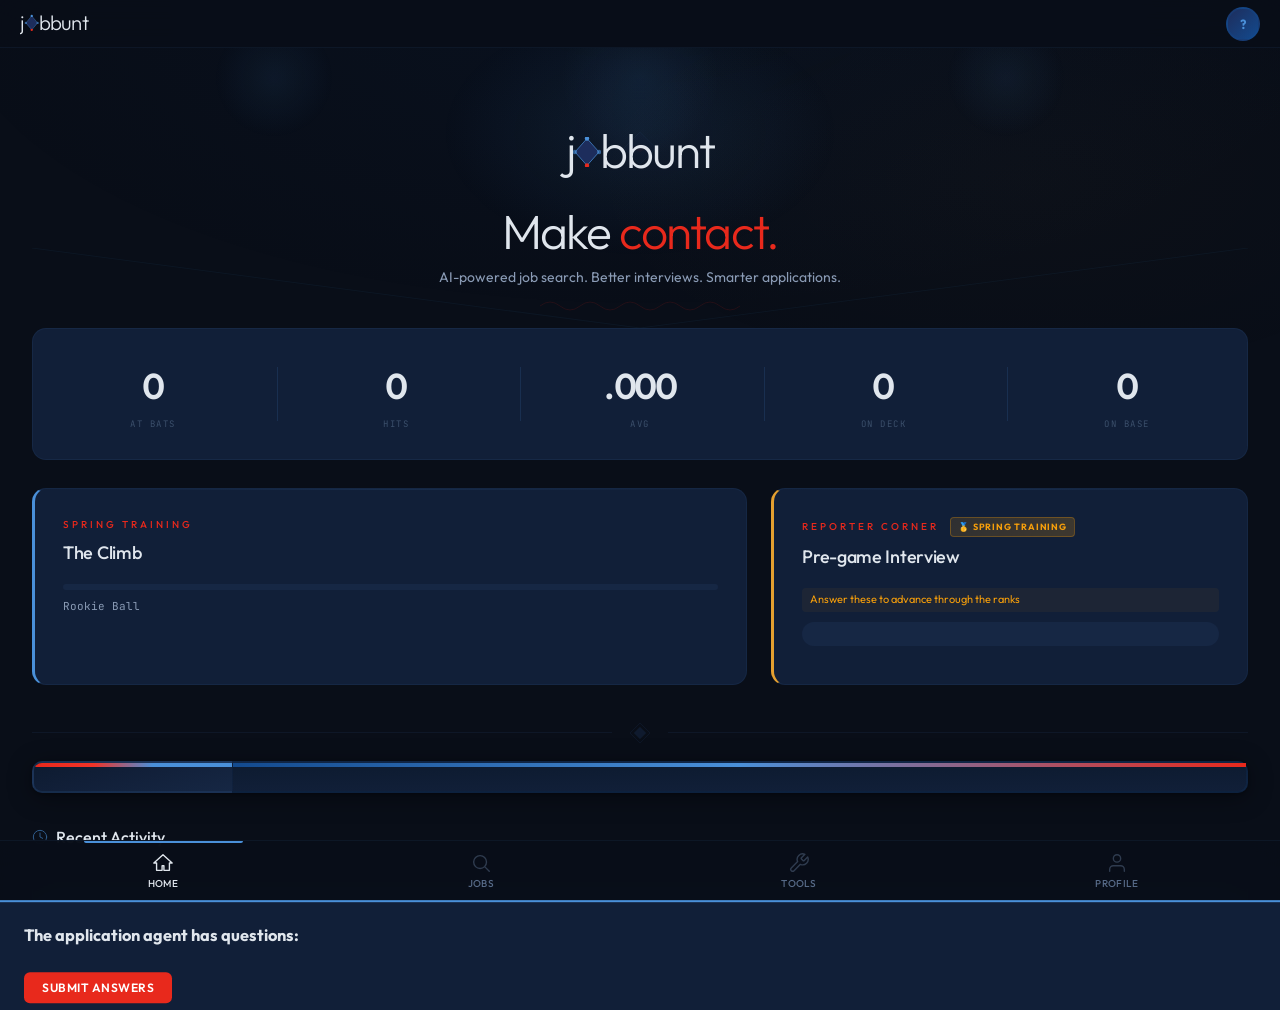
==== commit f8958beb: "Phase 3: UX restructure — 5 tabs to 4, merge Pipeline into Jobs Navigation: - 4 tabs: HOME, JOBS, TO" ====
--- a/static/index.html
+++ b/static/index.html
@@ -7,7 +7,7 @@
     <link rel="preconnect" href="https://fonts.googleapis.com">
     <link rel="preconnect" href="https://fonts.gstatic.com" crossorigin>
     <link href="https://fonts.googleapis.com/css2?family=Outfit:wght@200;300;400;500;600;700&family=JetBrains+Mono:wght@400;500&display=swap" rel="stylesheet">
-    <link rel="stylesheet" href="/static/css/style.css?v=20260319d">
+    <link rel="stylesheet" href="/static/css/style.css?v=20260320a">
     <script src="https://accounts.google.com/gsi/client" async></script>
 </head>
 <body>
@@ -42,7 +42,7 @@
         <!-- Top Bar (minimal: logo + activity + avatar) -->
         <nav class="top-bar">
             <div class="nav-brand">
-                <svg width="110" height="24" viewBox="0 0 150 32" onclick="showView('dugout')" style="cursor:pointer">
+                <svg width="110" height="24" viewBox="0 0 150 32" onclick="showView('home')" style="cursor:pointer">
                     <text x="0" y="24" font-family="'Outfit',sans-serif" font-size="28" font-weight="300" fill="#E0E6ED" letter-spacing="-1.2">j</text>
                     <g transform="translate(6,5)">
                         <path d="M10 0 L18 9.5 L10 19 L2 9.5Z" fill="#1D2D5C" stroke="#4A90D9" stroke-width="0.5"/>
@@ -64,7 +64,7 @@
                     </svg>
                     <span class="activity-text" id="activity-text">Working...</span>
                 </div>
-                <div class="search-status-badge" id="search-status-badge" style="display:none" onclick="showView('hunt')" title="Click to view results">
+                <div class="search-status-badge" id="search-status-badge" style="display:none" onclick="showView('jobs')" title="Click to view results">
                     <span class="search-badge-dot"></span>
                     <span class="search-badge-text" id="search-badge-text">Searching...</span>
                     <span class="search-badge-count" id="search-badge-count">0</span>
@@ -88,32 +88,28 @@
 
         <!-- Bottom Tab Bar -->
         <div class="bottom-tabs" id="bottom-tabs">
-            <button class="bottom-tab active" data-view="dugout" onclick="showView('dugout')">
+            <button class="bottom-tab active" data-view="home" onclick="showView('home')">
                 <svg viewBox="0 0 24 24" fill="none" stroke="currentColor" stroke-width="1.5" stroke-linecap="round" stroke-linejoin="round"><path d="M12 3L2 12h3v8h6v-5h2v5h6v-8h3L12 3z"/></svg>
-                <span>Dugout</span>
+                <span>HOME</span>
             </button>
-            <button class="bottom-tab" data-view="hunt" onclick="showView('hunt')">
+            <button class="bottom-tab" data-view="jobs" onclick="showView('jobs')">
                 <svg viewBox="0 0 24 24" fill="none" stroke="currentColor" stroke-width="1.5" stroke-linecap="round" stroke-linejoin="round"><circle cx="11" cy="11" r="7"/><line x1="16.5" y1="16.5" x2="21" y2="21"/></svg>
-                <span>Scouting</span>
+                <span>JOBS</span>
             </button>
-            <button class="bottom-tab" data-view="pipeline" onclick="showView('pipeline')">
-                <svg viewBox="0 0 24 24" fill="none" stroke="currentColor" stroke-width="1.5" stroke-linecap="round" stroke-linejoin="round"><polygon points="12 2 15.09 8.26 22 9.27 17 14.14 18.18 21.02 12 17.77 5.82 21.02 7 14.14 2 9.27 8.91 8.26 12 2"/></svg>
-                <span>Prospects</span>
-            </button>
-            <button class="bottom-tab" data-view="intel" onclick="showView('intel')">
-                <svg viewBox="0 0 24 24" fill="none" stroke="currentColor" stroke-width="1.5" stroke-linecap="round" stroke-linejoin="round"><polyline points="22 12 18 12 15 21 9 3 6 12 2 12"/></svg>
-                <span>Bullpen</span>
+            <button class="bottom-tab" data-view="tools" onclick="showView('tools')">
+                <svg viewBox="0 0 24 24" fill="none" stroke="currentColor" stroke-width="1.5" stroke-linecap="round" stroke-linejoin="round"><path d="M14.7 6.3a1 1 0 000 1.4l1.6 1.6a1 1 0 001.4 0l3.77-3.77a6 6 0 01-7.94 7.94l-6.91 6.91a2.12 2.12 0 01-3-3l6.91-6.91a6 6 0 017.94-7.94l-3.76 3.76z"/></svg>
+                <span>TOOLS</span>
             </button>
             <button class="bottom-tab" data-view="profile" onclick="showView('profile')">
                 <svg viewBox="0 0 24 24" fill="none" stroke="currentColor" stroke-width="1.5" stroke-linecap="round" stroke-linejoin="round"><path d="M20 21v-2a4 4 0 00-4-4H8a4 4 0 00-4 4v2"/><circle cx="12" cy="7" r="4"/></svg>
-                <span>Profile</span>
+                <span>PROFILE</span>
             </button>
         </div>
 
         <!-- Main Content -->
         <main class="main page">
-            <!-- ═══ Dugout View (Home/Dashboard) ═══ -->
-            <div class="view active" id="view-dugout" data-view="dugout">
+            <!-- ═══ Home View (Dashboard) ═══ -->
+            <div class="view active" id="view-home" data-view="home">
                 <div class="dugout-container">
                     <!-- Hero Section -->
                     <div class="dugout-hero">
@@ -267,9 +263,18 @@
                 </div>
             </div>
 
-            <!-- ═══ Hunt View (Browse/Search Jobs) ═══ -->
-            <div class="view" id="view-hunt" data-view="hunt">
+            <!-- ═══ Jobs View (Browse/Search + Shortlist + Applications) ═══ -->
+            <div class="view" id="view-jobs" data-view="jobs">
                 <div class="browse-container">
+                    <!-- Jobs sub-tabs -->
+                    <div class="jobs-sub-tabs" id="jobs-sub-tabs">
+                        <button class="jobs-sub-tab active" onclick="switchJobsTab('browse')">Browse</button>
+                        <button class="jobs-sub-tab" onclick="switchJobsTab('shortlist')">Shortlist</button>
+                        <button class="jobs-sub-tab" onclick="switchJobsTab('applied')">Applied</button>
+                    </div>
+
+                    <!-- ── Browse Section ── -->
+                    <div id="jobs-browse-section">
                     <!-- Browse toolbar -->
                     <div class="browse-toolbar" id="browse-toolbar" style="display:none">
                         <div class="browse-toolbar-left">
@@ -374,74 +379,64 @@
                         <p>Set up your profile to start browsing jobs</p>
                         <button class="btn btn-primary" onclick="showView('profile')">Create Profile</button>
                     </div>
+                    </div><!-- end jobs-browse-section -->
+
+                    <!-- ── Shortlist Section ── -->
+                    <div id="jobs-shortlist-section" style="display:none">
+                        <!-- Funnel summary -->
+                        <div class="pipeline-funnel" id="pipeline-funnel"></div>
+
+                        <div class="pipeline-panel active" id="pipeline-shortlist">
+                            <div id="shortlist-content">
+                                <div class="empty-state">
+                                    <div class="empty-state-art">
+                                        <svg width="200" height="160" viewBox="0 0 200 160" fill="none">
+                                            <rect x="40" y="100" width="120" height="8" rx="4" fill="#E8E6E1" opacity="0.06"/>
+                                            <rect x="48" y="100" width="3" height="24" rx="1" fill="#E8E6E1" opacity="0.04"/>
+                                            <rect x="149" y="100" width="3" height="24" rx="1" fill="#E8E6E1" opacity="0.04"/>
+                                            <circle cx="70" cy="80" r="14" fill="none" stroke="#E8E6E1" stroke-width="0.6" opacity="0.08" stroke-dasharray="3 3"/>
+                                            <circle cx="100" cy="80" r="14" fill="none" stroke="#E8E6E1" stroke-width="0.6" opacity="0.08" stroke-dasharray="3 3"/>
+                                            <circle cx="130" cy="80" r="14" fill="none" stroke="#E8E6E1" stroke-width="0.6" opacity="0.08" stroke-dasharray="3 3"/>
+                                            <path d="M96 74 Q92 68 88 72 Q84 76 90 82 Q94 86 100 84 Q106 82 108 76 Q110 70 104 68 Q98 66 96 74Z" fill="#E8291C" opacity="0.15" stroke="#E8291C" stroke-width="0.5"/>
+                                        </svg>
+                                    </div>
+                                    <h2>No shortlisted jobs</h2>
+                                    <p>Use the star button while browsing to add jobs to your shortlist</p>
+                                </div>
+                            </div>
+                        </div>
+                    </div>
+
+                    <!-- ── Applied Section ── -->
+                    <div id="jobs-applied-section" style="display:none">
+                        <div class="pipeline-panel" id="pipeline-applications">
+                            <div class="diamond-pipeline" id="diamond-pipeline"></div>
+                            <div id="applications-list">
+                                <div class="empty-state">
+                                    <div class="empty-state-art">
+                                        <svg width="200" height="160" viewBox="0 0 200 160" fill="none">
+                                            <rect x="60" y="40" width="80" height="6" rx="3" fill="#E8E6E1" opacity="0.06"/>
+                                            <rect x="60" y="110" width="80" height="6" rx="3" fill="#E8E6E1" opacity="0.06"/>
+                                            <rect x="62" y="40" width="4" height="76" rx="2" fill="#E8E6E1" opacity="0.05"/>
+                                            <rect x="134" y="40" width="4" height="76" rx="2" fill="#E8E6E1" opacity="0.05"/>
+                                            <g transform="translate(88, 48) rotate(2)"><rect width="6" height="56" rx="3" fill="#4A90D9" opacity="0.3"/><rect width="6" height="14" rx="3" fill="#E0E6ED" opacity="0.1"/></g>
+                                            <circle cx="100" cy="138" r="8" fill="none" stroke="#E0E6ED" stroke-width="0.8" opacity="0.12"/>
+                                            <path d="M96 134 Q100 138 96 142" fill="none" stroke="#4A90D9" stroke-width="0.5" opacity="0.2"/>
+                                            <path d="M104 134 Q100 138 104 142" fill="none" stroke="#4A90D9" stroke-width="0.5" opacity="0.2"/>
+                                        </svg>
+                                    </div>
+                                    <h2>No applications yet</h2>
+                                    <p>Apply to jobs to start tracking</p>
+                                </div>
+                            </div>
+                        </div>
+                    </div>
+
                 </div>
             </div>
 
-            <!-- ═══ Pipeline View (Shortlist + Applications) ═══ -->
-            <div class="view" id="view-pipeline" data-view="pipeline">
-                <div class="pipeline-container">
-                    <div class="pipeline-header">
-                        <h2 class="view-title">Prospects</h2>
-                        <p class="view-subtitle">Track your job search funnel</p>
-                    </div>
-
-                    <!-- Funnel summary -->
-                    <div class="pipeline-funnel" id="pipeline-funnel"></div>
-
-                    <!-- Sub-tabs -->
-                    <div class="pipeline-tabs">
-                        <button class="pipeline-tab active" onclick="switchPipelineTab('shortlist')">⭐ Shortlist</button>
-                        <button class="pipeline-tab" onclick="switchPipelineTab('applications')">📨 Applications</button>
-                    </div>
-
-                    <!-- Shortlist panel -->
-                    <div class="pipeline-panel active" id="pipeline-shortlist">
-                        <div id="shortlist-content">
-                            <div class="empty-state">
-                                <div class="empty-state-art">
-                                    <svg width="200" height="160" viewBox="0 0 200 160" fill="none">
-                                        <rect x="40" y="100" width="120" height="8" rx="4" fill="#E8E6E1" opacity="0.06"/>
-                                        <rect x="48" y="100" width="3" height="24" rx="1" fill="#E8E6E1" opacity="0.04"/>
-                                        <rect x="149" y="100" width="3" height="24" rx="1" fill="#E8E6E1" opacity="0.04"/>
-                                        <circle cx="70" cy="80" r="14" fill="none" stroke="#E8E6E1" stroke-width="0.6" opacity="0.08" stroke-dasharray="3 3"/>
-                                        <circle cx="100" cy="80" r="14" fill="none" stroke="#E8E6E1" stroke-width="0.6" opacity="0.08" stroke-dasharray="3 3"/>
-                                        <circle cx="130" cy="80" r="14" fill="none" stroke="#E8E6E1" stroke-width="0.6" opacity="0.08" stroke-dasharray="3 3"/>
-                                        <path d="M96 74 Q92 68 88 72 Q84 76 90 82 Q94 86 100 84 Q106 82 108 76 Q110 70 104 68 Q98 66 96 74Z" fill="#E8291C" opacity="0.15" stroke="#E8291C" stroke-width="0.5"/>
-                                    </svg>
-                                </div>
-                                <h2>No shortlisted jobs</h2>
-                                <p>Use the ⭐ button while browsing to add jobs to your shortlist</p>
-                            </div>
-                        </div>
-                    </div>
-
-                    <!-- Applications panel -->
-                    <div class="pipeline-panel" id="pipeline-applications">
-                        <div class="diamond-pipeline" id="diamond-pipeline"></div>
-                        <div id="applications-list">
-                            <div class="empty-state">
-                                <div class="empty-state-art">
-                                    <svg width="200" height="160" viewBox="0 0 200 160" fill="none">
-                                        <rect x="60" y="40" width="80" height="6" rx="3" fill="#E8E6E1" opacity="0.06"/>
-                                        <rect x="60" y="110" width="80" height="6" rx="3" fill="#E8E6E1" opacity="0.06"/>
-                                        <rect x="62" y="40" width="4" height="76" rx="2" fill="#E8E6E1" opacity="0.05"/>
-                                        <rect x="134" y="40" width="4" height="76" rx="2" fill="#E8E6E1" opacity="0.05"/>
-                                        <g transform="translate(88, 48) rotate(2)"><rect width="6" height="56" rx="3" fill="#4A90D9" opacity="0.3"/><rect width="6" height="14" rx="3" fill="#E0E6ED" opacity="0.1"/></g>
-                                        <circle cx="100" cy="138" r="8" fill="none" stroke="#E0E6ED" stroke-width="0.8" opacity="0.12"/>
-                                        <path d="M96 134 Q100 138 96 142" fill="none" stroke="#4A90D9" stroke-width="0.5" opacity="0.2"/>
-                                        <path d="M104 134 Q100 138 104 142" fill="none" stroke="#4A90D9" stroke-width="0.5" opacity="0.2"/>
-                                    </svg>
-                                </div>
-                                <h2>No applications yet</h2>
-                                <p>Apply to jobs to start tracking</p>
-                            </div>
-                        </div>
-                    </div>
-                </div>
-            </div>
-
-            <!-- ═══ Intel View (Insights & Analysis) ═══ -->
-            <div class="view" id="view-intel" data-view="intel">
+            <!-- ═══ Tools View (Insights & Analysis) ═══ -->
+            <div class="view" id="view-tools" data-view="tools">
                 <div class="insights-container" id="insights-container">
                     <!-- Sub-nav tabs within Intel -->
                     <div class="summary-tabs">
@@ -1137,6 +1132,6 @@
         <div class="toast-container" id="toast-container"></div>
     </div>
 
-    <script src="/static/js/app.js?v=20260319m"></script>
+    <script src="/static/js/app.js?v=20260320a"></script>
 </body>
 </html>
--- a/static/css/style.css
+++ b/static/css/style.css
@@ -6532,3 +6532,33 @@
     color: var(--jb-text-3);
     font-style: italic;
 }
+
+/* ── Jobs Sub-tabs ── */
+.jobs-sub-tabs {
+    display: flex;
+    gap: 0;
+    border-bottom: 1px solid var(--jb-border);
+    margin-bottom: 16px;
+    padding: 0 16px;
+}
+.jobs-sub-tab {
+    flex: 1;
+    padding: 10px 16px;
+    background: none;
+    border: none;
+    border-bottom: 2px solid transparent;
+    color: var(--jb-text-2);
+    font-size: 13px;
+    font-weight: 600;
+    text-transform: uppercase;
+    letter-spacing: 0.5px;
+    cursor: pointer;
+    transition: color 0.2s, border-color 0.2s;
+}
+.jobs-sub-tab:hover {
+    color: var(--jb-text-1);
+}
+.jobs-sub-tab.active {
+    color: var(--jb-bright);
+    border-bottom-color: var(--jb-bright);
+}
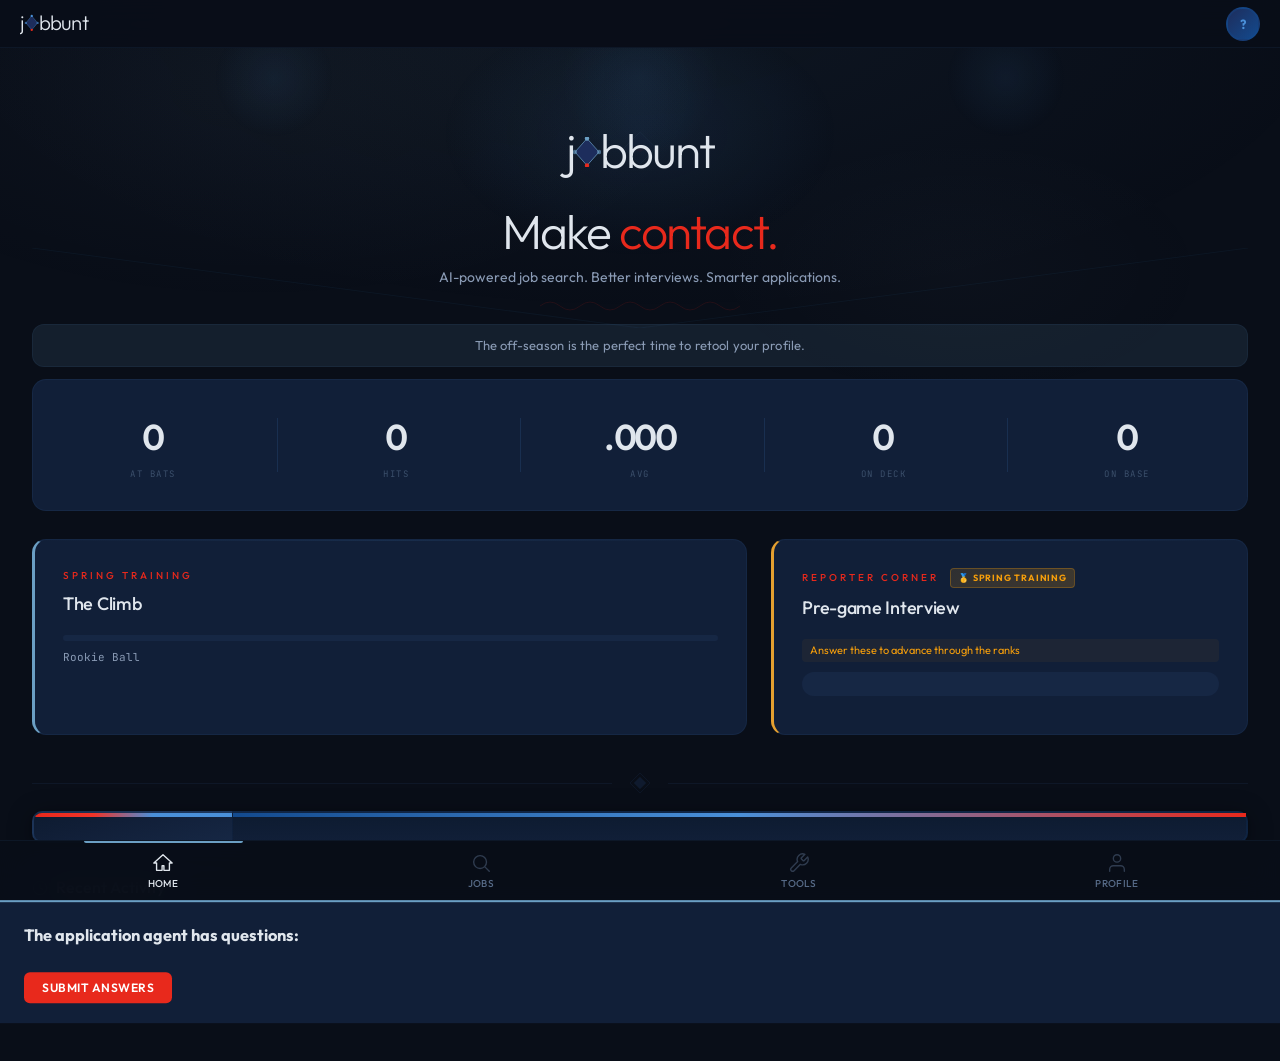
==== commit 4b6ecae0: "Accessibility fixes and seasonal themes Accessibility (WCAG 2.1 AA): - Skip-to-content link for scre" ====
--- a/static/index.html
+++ b/static/index.html
@@ -7,10 +7,13 @@
     <link rel="preconnect" href="https://fonts.googleapis.com">
     <link rel="preconnect" href="https://fonts.gstatic.com" crossorigin>
     <link href="https://fonts.googleapis.com/css2?family=Outfit:wght@200;300;400;500;600;700&family=JetBrains+Mono:wght@400;500&display=swap" rel="stylesheet">
-    <link rel="stylesheet" href="/static/css/style.css?v=20260320a">
+    <link rel="stylesheet" href="/static/css/style.css?v=20260320b">
     <script src="https://accounts.google.com/gsi/client" async></script>
 </head>
 <body>
+    <!-- Skip to Content (WCAG 2.1 AA) -->
+    <a href="#main-content" class="skip-to-content">Skip to main content</a>
+
     <!-- Login Screen Overlay -->
     <div class="login-overlay" id="login-overlay" style="display:none">
         <div class="login-container">
@@ -22,9 +25,13 @@
             <div class="local-auth-section" id="local-auth-section">
                 <div class="local-auth-divider"><span>or sign in with email</span></div>
                 <div id="local-auth-form">
+                    <label for="local-auth-name" class="sr-only">Full Name</label>
                     <input type="text" id="local-auth-name" class="local-auth-input" placeholder="Full Name" style="display:none" autocomplete="name">
+                    <label for="local-auth-email" class="sr-only">Email</label>
                     <input type="email" id="local-auth-email" class="local-auth-input" placeholder="Email" autocomplete="email">
+                    <label for="local-auth-password" class="sr-only">Password</label>
                     <input type="password" id="local-auth-password" class="local-auth-input" placeholder="Password" autocomplete="current-password">
+                    <label for="local-auth-confirm-password" class="sr-only">Confirm Password</label>
                     <input type="password" id="local-auth-confirm-password" class="local-auth-input" placeholder="Confirm Password" style="display:none" autocomplete="new-password">
                     <div id="local-auth-error" class="local-auth-error" style="display:none"></div>
                     <button class="btn btn-primary local-auth-btn" id="local-auth-submit" onclick="handleLocalAuth()">Sign In</button>
@@ -107,7 +114,7 @@
         </div>
 
         <!-- Main Content -->
-        <main class="main page">
+        <main class="main page" id="main-content">
             <!-- ═══ Home View (Dashboard) ═══ -->
             <div class="view active" id="view-home" data-view="home">
                 <div class="dugout-container">
@@ -152,11 +159,23 @@
                         <p class="dugout-hero-subtitle">AI-powered job search. Better interviews. Smarter applications.</p>
                     </div>
 
+                    <!-- Seasonal Banner -->
+                    <div class="seasonal-banner" id="seasonal-banner"></div>
+
                     <!-- Coach's Note -->
                     <div class="dugout-coach-note" id="dugout-coach-note" style="display:none"></div>
 
                     <!-- Readiness Score -->
                     <div class="dugout-readiness" id="dugout-readiness"></div>
+
+                    <!-- Box Score Analytics -->
+                    <div id="box-score-section"></div>
+
+                    <!-- Game Summary (Weekly AI Recap) -->
+                    <div id="game-summary-section"></div>
+
+                    <!-- Follow-Up Reminders -->
+                    <div id="follow-ups-section"></div>
 
                     <!-- Season Stats Row -->
                     <div class="dugout-season-stats" id="dugout-season-stats">
@@ -180,6 +199,18 @@
                             <div class="season-stat-value" id="stat-interviews">0</div>
                             <div class="season-stat-label">ON BASE</div>
                         </div>
+                    </div>
+
+                    <!-- Trophy Case (Achievements) -->
+                    <div class="dugout-trophy-case" id="dugout-trophy-case" style="display:none">
+                        <h3 class="dugout-section-title">
+                            <svg width="16" height="16" viewBox="0 0 24 24" fill="none" stroke="currentColor" stroke-width="1.5" stroke-linecap="round"><path d="M6 9H4.5a2.5 2.5 0 0 1 0-5H6"/><path d="M18 9h1.5a2.5 2.5 0 0 0 0-5H18"/><path d="M4 22h16"/><path d="M10 14.66V17c0 .55-.47.98-.97 1.21C7.85 18.75 7 20 7 22"/><path d="M14 14.66V17c0 .55.47.98.97 1.21C16.15 18.75 17 20 17 22"/><path d="M18 2H6v7a6 6 0 0 0 12 0V2Z"/></svg>
+                            TROPHY CASE
+                        </h3>
+                        <div class="trophy-case-grid" id="trophy-case-grid">
+                            <!-- Populated by JS -->
+                        </div>
+                        <div class="trophy-case-summary" id="trophy-case-summary"></div>
                     </div>
 
                     <!-- Spring Training + Reporter Corner Grid -->
@@ -203,6 +234,7 @@
                             <div class="dugout-card-title">Pre-game Interview</div>
                             <div class="reporter-triple-a-hint" id="reporter-triple-a-hint">Answer these to advance through the ranks</div>
                             <div class="reporter-question" id="reporter-question"></div>
+                            <label for="reporter-textarea" class="sr-only">Your answer</label>
                             <textarea class="reporter-textarea" id="reporter-textarea" placeholder="Your answer..." rows="3" style="display:none"></textarea>
                             <div class="reporter-actions">
                                 <button class="reporter-save-btn" id="reporter-save-btn" onclick="saveReporterAnswer()" style="display:none">
@@ -687,7 +719,7 @@
                         <div class="form-group" id="paste-fallback-group" style="margin-top:8px">
                             <details>
                                 <summary style="font-size:12px;color:var(--jb-text-dim);cursor:pointer">Or paste your resume text</summary>
-                                <textarea id="f-paste-text" rows="5" placeholder="Paste resume text here..." style="margin-top:8px"></textarea>
+                                <textarea id="f-paste-text" rows="12" placeholder="Paste resume text here..." style="margin-top:8px;min-height:200px;resize:vertical"></textarea>
                             </details>
                         </div>
                         <div class="btn-group" style="margin-top:8px">
@@ -1116,6 +1148,12 @@
                     <div class="profile-save-bar">
                         <button class="btn btn-primary" onclick="saveSettings()">Save Settings</button>
                     </div>
+
+                    <!-- Account Section -->
+                    <div class="card" style="margin-top:16px;border-top:2px solid var(--red)">
+                        <h3 class="card-title" style="color:var(--red)">Account</h3>
+                        <button class="btn btn-secondary" onclick="logout()" style="color:var(--red);border-color:var(--red)">Sign Out</button>
+                    </div>
                 </div>
                 </div><!-- end profile-tab-content-settings -->
             </div>
@@ -1132,6 +1170,6 @@
         <div class="toast-container" id="toast-container"></div>
     </div>
 
-    <script src="/static/js/app.js?v=20260320a"></script>
+    <script src="/static/js/app.js?v=20260320b"></script>
 </body>
 </html>
--- a/static/css/style.css
+++ b/static/css/style.css
@@ -1,6 +1,76 @@
 /* ── Jobbunt - Make Contact ── */
 /* Design system v3: Outfit family, new color tokens */
 @import url('https://fonts.googleapis.com/css2?family=Outfit:wght@200;300;400;500;600;700&family=JetBrains+Mono:wght@400;500&display=swap');
+
+/* ── WCAG 2.1 AA Accessibility ── */
+
+/* Skip-to-content link: visible only on focus */
+.skip-to-content {
+    position: absolute;
+    top: -100%;
+    left: 16px;
+    z-index: 10000;
+    padding: 12px 24px;
+    background: var(--jb-bright, #4A90D9);
+    color: #fff;
+    font-size: 14px;
+    font-weight: 600;
+    font-family: 'Outfit', sans-serif;
+    border-radius: 0 0 8px 8px;
+    text-decoration: none;
+    transition: top 0.15s ease;
+}
+.skip-to-content:focus {
+    top: 0;
+    outline: 2px solid #fff;
+    outline-offset: 2px;
+}
+
+/* Screen-reader only utility */
+.sr-only {
+    position: absolute;
+    width: 1px;
+    height: 1px;
+    padding: 0;
+    margin: -1px;
+    overflow: hidden;
+    clip: rect(0, 0, 0, 0);
+    white-space: nowrap;
+    border: 0;
+}
+
+/* Focus-visible indicators for keyboard navigation */
+*:focus-visible {
+    outline: 2px solid var(--jb-bright, #4A90D9);
+    outline-offset: 2px;
+}
+button:focus-visible,
+a:focus-visible,
+[role="button"]:focus-visible,
+[tabindex]:focus-visible {
+    outline: 2px solid var(--jb-bright, #4A90D9);
+    outline-offset: 2px;
+    box-shadow: 0 0 0 4px rgba(74, 144, 217, 0.25);
+}
+.bottom-tab:focus-visible {
+    outline: 2px solid var(--jb-bright, #4A90D9);
+    outline-offset: -2px;
+    box-shadow: inset 0 0 0 2px rgba(74, 144, 217, 0.3);
+}
+.job-list-row:focus-visible,
+.job-grid-card:focus-visible,
+.job-card:focus-visible {
+    outline: 2px solid var(--jb-bright, #4A90D9);
+    outline-offset: -2px;
+    box-shadow: 0 0 0 4px rgba(74, 144, 217, 0.2);
+}
+/* Preserve existing :focus styling for inputs but add focus-visible ring */
+input:focus-visible,
+textarea:focus-visible,
+select:focus-visible {
+    outline: 2px solid var(--jb-bright, #4A90D9);
+    outline-offset: -1px;
+}
 
 :root {
     /* ── New Design Kit Tokens ── */
@@ -2555,6 +2625,58 @@
 .status-hidden { background: rgba(74,84,104,0.15); color: var(--text-dim); }
 .status-cancelled { background: rgba(74,84,104,0.12); color: var(--text-dim); }
 
+/* ── Why This Score Toggle ── */
+.why-score-toggle {
+    margin-top: 10px;
+    cursor: pointer;
+    font-size: 12px;
+    font-weight: 600;
+    color: var(--accent);
+    user-select: none;
+    display: flex;
+    align-items: center;
+    gap: 6px;
+    padding: 4px 0;
+}
+.why-score-toggle:hover {
+    color: var(--accent-bright, var(--accent));
+    text-decoration: underline;
+}
+.why-score-chevron {
+    display: inline-block;
+    font-size: 9px;
+    transition: transform 0.2s ease;
+}
+.why-score-toggle.open .why-score-chevron {
+    transform: rotate(90deg);
+}
+.why-score-detail {
+    max-height: 0;
+    overflow: hidden;
+    transition: max-height 0.3s ease, opacity 0.3s ease;
+    opacity: 0;
+}
+.why-score-detail.open {
+    max-height: 600px;
+    opacity: 1;
+}
+.why-score-reasons {
+    margin: 10px 0 0 0;
+    padding: 0 0 0 18px;
+    list-style: disc;
+    display: flex;
+    flex-direction: column;
+    gap: 4px;
+}
+.why-score-reasons .why-reason {
+    font-size: 12px;
+    color: var(--text-secondary, var(--text-dim));
+    line-height: 1.4;
+}
+.why-score-reasons .why-reason.concern {
+    color: var(--orange);
+}
+
 /* ── Match Breakdown ── */
 .match-breakdown {
     margin-top: 12px;
@@ -2788,6 +2910,14 @@
     border-color: var(--maple);
     color: var(--maple);
 }
+
+/* ── Interview Prep (Warm-Up) ── */
+.prep-question { margin-bottom: 16px; padding: 12px; background: var(--panel); border-radius: 8px; border-left: 3px solid var(--signal); }
+.prep-q-text { margin: 0 0 4px 0; color: var(--text-bright); font-size: 14px; line-height: 1.5; }
+.prep-q-why { color: var(--text-dim); font-size: 12px; margin: 0 0 8px 0; }
+.star-framework { padding: 12px; margin-top: 8px; background: var(--bg-card); border-radius: 6px; }
+.star-framework div { margin-bottom: 8px; line-height: 1.5; color: var(--text); font-size: 13px; }
+.star-framework div:last-child { margin-bottom: 0; }
 
 /* ── Toast ── */
 .toast-container {
@@ -6087,6 +6217,11 @@
     z-index: 0;
 }
 
+/* ── Box Score Stats ── */
+.box-stat { text-align: center; padding: 12px; background: var(--jb-bg-secondary); border-radius: 8px; }
+.box-stat-value { font-size: 24px; font-weight: 700; color: var(--jb-bright); }
+.box-stat-label { font-size: 11px; text-transform: uppercase; letter-spacing: 0.5px; color: var(--jb-text-2); margin-top: 4px; }
+
 /* ── Activity Charts ── */
 .dugout-chart-section { margin: 28px 0; }
 .dugout-chart-grid { display: grid; grid-template-columns: 1fr 1fr; gap: 16px; }
@@ -6562,3 +6697,233 @@
     color: var(--jb-bright);
     border-bottom-color: var(--jb-bright);
 }
+
+/* ── B06: Apply Confirmation Dialog ── */
+.apply-confirm-overlay {
+    display: flex;
+    align-items: center;
+    justify-content: center;
+}
+.apply-confirm-dialog {
+    background: var(--jb-bg-secondary);
+    border: 1px solid var(--jb-border);
+    border-radius: 12px;
+    padding: 24px;
+    max-width: 400px;
+    width: 90%;
+    box-shadow: 0 8px 32px rgba(0,0,0,0.4);
+}
+.apply-confirm-dialog h3 {
+    margin: 0 0 16px;
+    font-size: 18px;
+    color: var(--jb-text-1);
+}
+.apply-confirm-job {
+    display: flex;
+    flex-direction: column;
+    gap: 4px;
+    padding: 12px;
+    background: var(--jb-bg-tertiary);
+    border-radius: 8px;
+    margin-bottom: 8px;
+}
+.apply-confirm-job strong {
+    font-size: 15px;
+    color: var(--jb-text-1);
+}
+.apply-confirm-job span {
+    font-size: 13px;
+    color: var(--jb-text-2);
+}
+.apply-confirm-loc {
+    font-size: 12px !important;
+    color: var(--jb-text-dim) !important;
+}
+.apply-confirm-actions {
+    display: flex;
+    gap: 8px;
+    justify-content: flex-end;
+    margin-top: 16px;
+}
+
+/* ── B14: Tailored Resume Markdown ── */
+.tailored-resume-body h2, .tailored-resume-body h3, .tailored-resume-body h4 {
+    color: var(--jb-text-1);
+}
+.tailored-resume-body strong {
+    color: var(--jb-text-1);
+    font-weight: 600;
+}
+.tailored-resume-body ul {
+    margin: 4px 0;
+    padding-left: 20px;
+}
+.tailored-resume-body li {
+    margin-bottom: 4px;
+}
+
+/* ── Trophy Case (Achievements) ────────────────────────────────────────── */
+.dugout-trophy-case {
+    margin: 20px 0;
+}
+.trophy-case-grid {
+    display: grid;
+    grid-template-columns: repeat(auto-fill, minmax(90px, 1fr));
+    gap: 10px;
+}
+.trophy-badge {
+    display: flex;
+    flex-direction: column;
+    align-items: center;
+    padding: 12px 6px 10px;
+    background: var(--jb-bg-secondary);
+    border: 1px solid var(--jb-border);
+    border-radius: 10px;
+    text-align: center;
+    transition: transform 0.15s, box-shadow 0.15s, border-color 0.15s;
+    cursor: default;
+    position: relative;
+}
+.trophy-badge.unlocked {
+    border-color: var(--jb-bright);
+    box-shadow: 0 0 8px rgba(74, 144, 217, 0.15);
+}
+.trophy-badge.unlocked:hover {
+    transform: translateY(-2px);
+    box-shadow: 0 4px 12px rgba(74, 144, 217, 0.25);
+}
+.trophy-badge.locked {
+    opacity: 0.38;
+    filter: grayscale(1);
+}
+.trophy-badge-icon {
+    font-size: 28px;
+    line-height: 1;
+    margin-bottom: 6px;
+}
+.trophy-badge-name {
+    font-size: 10px;
+    font-weight: 600;
+    color: var(--jb-text-1);
+    line-height: 1.2;
+    letter-spacing: 0.3px;
+    text-transform: uppercase;
+}
+.trophy-badge.locked .trophy-badge-name {
+    color: var(--jb-text-dim);
+}
+.trophy-badge-hint {
+    display: none;
+    position: absolute;
+    bottom: calc(100% + 6px);
+    left: 50%;
+    transform: translateX(-50%);
+    background: var(--jb-bg-tooltip, #1a1a2e);
+    color: var(--jb-text-2);
+    font-size: 11px;
+    padding: 5px 10px;
+    border-radius: 6px;
+    white-space: nowrap;
+    z-index: 10;
+    pointer-events: none;
+    border: 1px solid var(--jb-border);
+}
+.trophy-badge:hover .trophy-badge-hint {
+    display: block;
+}
+.trophy-case-summary {
+    margin-top: 12px;
+    font-size: 12px;
+    color: var(--jb-text-dim);
+    text-align: center;
+}
+@media (max-width: 480px) {
+    .trophy-case-grid {
+        grid-template-columns: repeat(4, 1fr);
+        gap: 8px;
+    }
+    .trophy-badge {
+        padding: 10px 4px 8px;
+    }
+    .trophy-badge-icon {
+        font-size: 24px;
+    }
+    .trophy-badge-name {
+        font-size: 9px;
+    }
+}
+
+/* ── Seasonal Theme Overrides ─────────────────────────────────────────── */
+
+/* Spring Training (Feb–Apr): fresh green accents */
+body.season-spring {
+    --jb-bright: #3DBB78;
+    --jb-bright-light: #5CD492;
+    --jb-info: #3DBB78;
+    --jb-info-s: rgba(61, 187, 120, .1);
+    --accent: #3DBB78;
+    --accent-light: #5CD492;
+    --accent-dim: rgba(61, 187, 120, .12);
+}
+body.season-spring::before {
+    background:
+        radial-gradient(ellipse 80% 50% at 50% 0%, rgba(61, 187, 120, 0.05) 0%, transparent 70%),
+        radial-gradient(ellipse 60% 40% at 80% 20%, rgba(120, 210, 80, 0.03) 0%, transparent 60%);
+}
+
+/* Regular Season (May–Aug): classic baseball blue/red (default, reinforced) */
+body.season-regular {
+    --jb-bright: #4A90D9;
+    --jb-bright-light: #6BAAEB;
+    --jb-red: #E8291C;
+}
+
+/* Playoff Push (Sep–Oct): intense gold/amber accents */
+body.season-playoffs {
+    --jb-bright: #D4A030;
+    --jb-bright-light: #E8B84A;
+    --jb-info: #D4A030;
+    --jb-info-s: rgba(212, 160, 48, .1);
+    --accent: #D4A030;
+    --accent-light: #E8B84A;
+    --accent-dim: rgba(212, 160, 48, .12);
+}
+body.season-playoffs::before {
+    background:
+        radial-gradient(ellipse 80% 50% at 50% 0%, rgba(212, 160, 48, 0.06) 0%, transparent 70%),
+        radial-gradient(ellipse 60% 40% at 80% 20%, rgba(232, 184, 74, 0.03) 0%, transparent 60%);
+}
+
+/* Off Season (Nov–Jan): cool frost tones */
+body.season-offseason {
+    --jb-bright: #6B9FC4;
+    --jb-bright-light: #8BB8D8;
+    --jb-info: #6B9FC4;
+    --jb-info-s: rgba(107, 159, 196, .1);
+    --accent: #6B9FC4;
+    --accent-light: #8BB8D8;
+    --accent-dim: rgba(107, 159, 196, .12);
+}
+body.season-offseason::before {
+    background:
+        radial-gradient(ellipse 80% 50% at 50% 0%, rgba(107, 159, 196, 0.06) 0%, transparent 70%),
+        radial-gradient(ellipse 60% 40% at 20% 10%, rgba(180, 210, 240, 0.03) 0%, transparent 60%),
+        radial-gradient(ellipse 40% 30% at 75% 30%, rgba(200, 220, 240, 0.02) 0%, transparent 50%);
+}
+
+/* Seasonal banner on home page */
+.seasonal-banner {
+    text-align: center;
+    padding: 10px 16px;
+    margin: -4px 0 12px;
+    font-size: 13px;
+    font-weight: 400;
+    color: var(--jb-text-2);
+    border-radius: var(--jb-r-md);
+    background: var(--accent-dim, rgba(74, 144, 217, 0.08));
+    border: 1px solid var(--jb-border);
+    letter-spacing: 0.01em;
+}
+.seasonal-banner .seasonal-icon {
+    margin-right: 6px;
+}
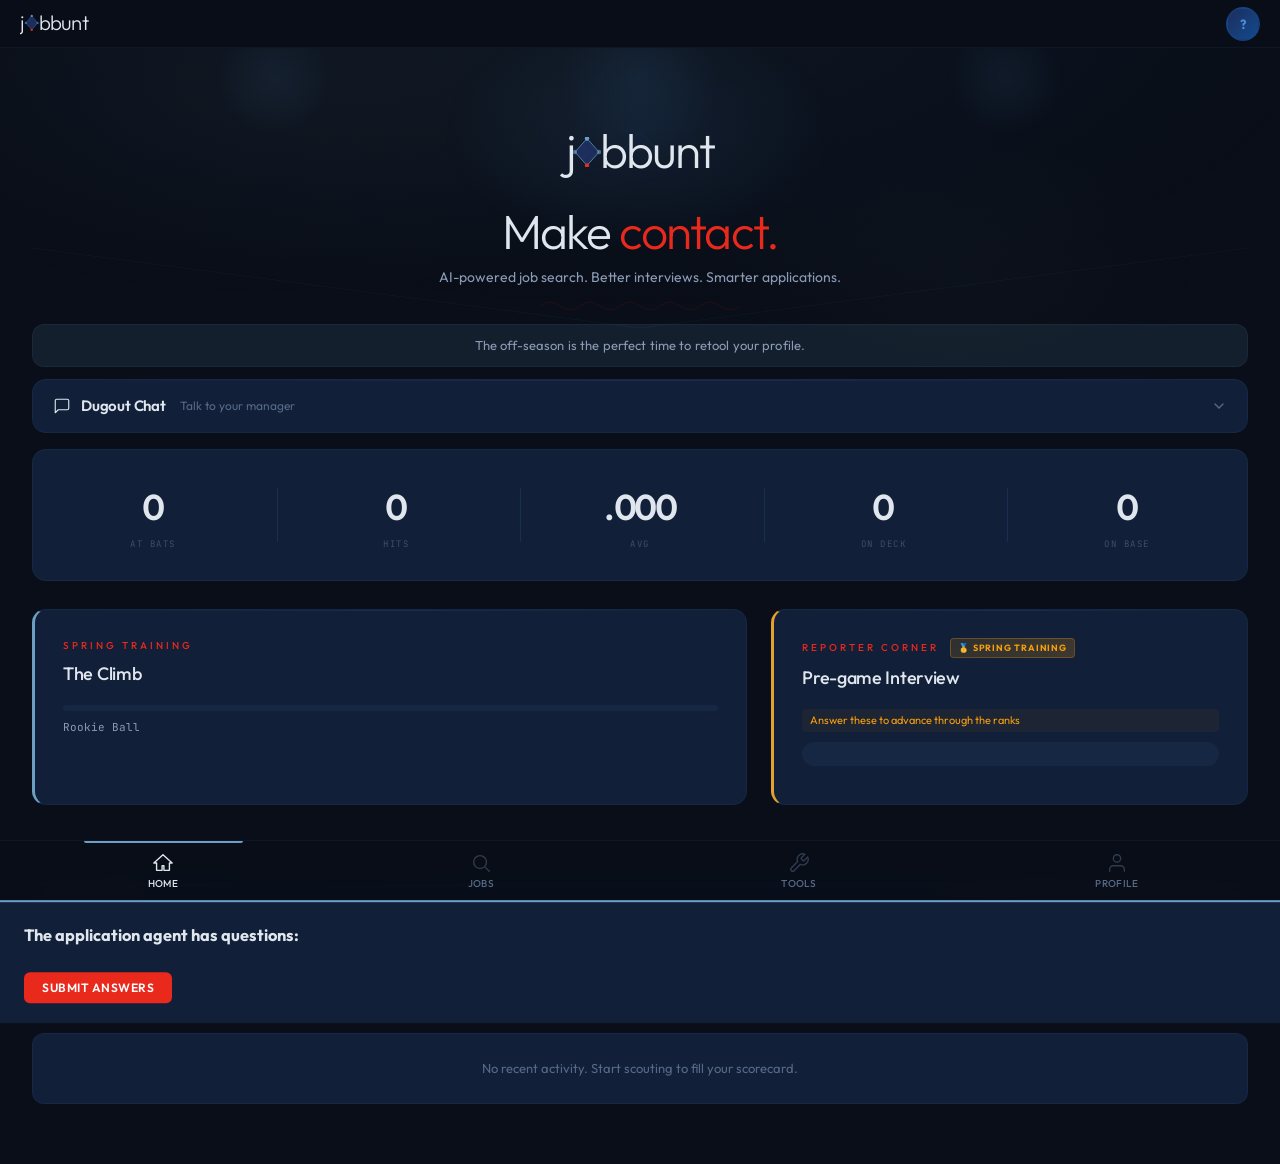
==== commit 6ba55101: "Add shareable Baseball Card export and Dugout Chat AI coaching Shareable Baseball Card: - Share Card" ====
--- a/static/index.html
+++ b/static/index.html
@@ -165,6 +165,39 @@
                     <!-- Coach's Note -->
                     <div class="dugout-coach-note" id="dugout-coach-note" style="display:none"></div>
 
+                    <!-- Dugout Chat -->
+                    <div class="dugout-card dugout-chat-card" id="dugout-chat-card">
+                        <div class="dugout-chat-header" onclick="toggleDugoutChat()">
+                            <div class="dugout-chat-header-left">
+                                <svg width="18" height="18" viewBox="0 0 24 24" fill="none" stroke="currentColor" stroke-width="1.5" stroke-linecap="round" stroke-linejoin="round">
+                                    <path d="M21 15a2 2 0 0 1-2 2H7l-4 4V5a2 2 0 0 1 2-2h14a2 2 0 0 1 2 2z"/>
+                                </svg>
+                                <span class="dugout-chat-title">Dugout Chat</span>
+                                <span class="dugout-chat-subtitle">Talk to your manager</span>
+                            </div>
+                            <svg class="dugout-chat-chevron" id="dugout-chat-chevron" width="16" height="16" viewBox="0 0 24 24" fill="none" stroke="currentColor" stroke-width="2" stroke-linecap="round"><polyline points="6 9 12 15 18 9"/></svg>
+                        </div>
+                        <div class="dugout-chat-body" id="dugout-chat-body" style="display:none">
+                            <div class="dugout-chat-messages" id="dugout-chat-messages">
+                                <div class="dugout-chat-welcome">
+                                    <p>Hey rookie, I'm your dugout manager. Ask me anything about your job search — how you're doing, what to focus on, or just need a pep talk.</p>
+                                </div>
+                            </div>
+                            <div class="dugout-chat-prompts" id="dugout-chat-prompts">
+                                <button class="dugout-chat-prompt-btn" onclick="sendDugoutPrompt('How\'s my search going?')">How's my search going?</button>
+                                <button class="dugout-chat-prompt-btn" onclick="sendDugoutPrompt('What should I focus on?')">What should I focus on?</button>
+                                <button class="dugout-chat-prompt-btn" onclick="sendDugoutPrompt('Review my profile')">Review my profile</button>
+                            </div>
+                            <div class="dugout-chat-input-row">
+                                <label for="dugout-chat-input" class="sr-only">Message your manager</label>
+                                <input type="text" class="dugout-chat-input" id="dugout-chat-input" placeholder="Ask your manager..." onkeydown="if(event.key==='Enter')sendDugoutChat()">
+                                <button class="dugout-chat-send-btn" id="dugout-chat-send-btn" onclick="sendDugoutChat()" title="Send">
+                                    <svg width="16" height="16" viewBox="0 0 24 24" fill="none" stroke="currentColor" stroke-width="2" stroke-linecap="round" stroke-linejoin="round"><line x1="22" y1="2" x2="11" y2="13"/><polygon points="22 2 15 22 11 13 2 9 22 2"/></svg>
+                                </button>
+                            </div>
+                        </div>
+                    </div>
+
                     <!-- Readiness Score -->
                     <div class="dugout-readiness" id="dugout-readiness"></div>
 
@@ -260,6 +293,11 @@
                             <div class="stats-bar" id="stats-bar"></div>
                             <div class="baseball-card-blurb" id="baseball-card-blurb" style="display:none"></div>
                         </div>
+                    </div>
+                    <div style="text-align:center;margin:6px 0 12px;">
+                        <button class="btn btn-sm" id="share-card-btn" onclick="shareBaseballCard()" style="font-size:12px;padding:4px 14px;opacity:0.7;border:1px solid var(--jb-border);background:transparent;color:var(--jb-text-2);cursor:pointer;" title="Export your Baseball Card as an image">
+                            <svg width="14" height="14" viewBox="0 0 24 24" fill="none" stroke="currentColor" stroke-width="2" stroke-linecap="round" stroke-linejoin="round" style="vertical-align:-2px;margin-right:4px"><path d="M4 12v6a2 2 0 002 2h12a2 2 0 002-2v-6"/><polyline points="16 6 12 2 8 6"/><line x1="12" y1="2" x2="12" y2="15"/></svg>Share Card
+                        </button>
                     </div>
 
                     <!-- Quick actions removed — now in bottom tab bar -->
--- a/static/css/style.css
+++ b/static/css/style.css
@@ -589,6 +589,9 @@
 }
 .baseball-card .stats-bar::before { display: none; }
 
+/* Share Card button */
+#share-card-btn:hover { opacity: 1 !important; border-color: var(--jb-bright) !important; color: var(--jb-bright) !important; }
+
 /* Card blurb — "back of card" info section */
 .baseball-card-blurb {
     padding: 6px 14px 10px;
@@ -6927,3 +6930,173 @@
 .seasonal-banner .seasonal-icon {
     margin-right: 6px;
 }
+
+/* ── Dugout Chat ─────────────────────────────────────────────────────── */
+.dugout-chat-card {
+    margin-bottom: 16px;
+    padding: 0;
+    overflow: hidden;
+}
+.dugout-chat-header {
+    display: flex;
+    align-items: center;
+    justify-content: space-between;
+    padding: 14px 20px;
+    cursor: pointer;
+    user-select: none;
+    transition: background 0.15s;
+}
+.dugout-chat-header:hover {
+    background: rgba(74, 144, 217, 0.04);
+}
+.dugout-chat-header-left {
+    display: flex;
+    align-items: center;
+    gap: 10px;
+}
+.dugout-chat-title {
+    font-family: var(--jb-font);
+    font-size: 15px;
+    font-weight: 600;
+    color: var(--jb-text-1);
+    letter-spacing: -0.2px;
+}
+.dugout-chat-subtitle {
+    font-size: 12px;
+    color: var(--jb-text-3);
+    margin-left: 4px;
+}
+.dugout-chat-chevron {
+    transition: transform 0.2s ease;
+    color: var(--jb-text-3);
+}
+.dugout-chat-card.open .dugout-chat-chevron {
+    transform: rotate(180deg);
+}
+.dugout-chat-body {
+    border-top: 1px solid var(--jb-border);
+    padding: 0;
+}
+.dugout-chat-messages {
+    max-height: 320px;
+    overflow-y: auto;
+    padding: 16px 20px;
+    display: flex;
+    flex-direction: column;
+    gap: 12px;
+}
+.dugout-chat-welcome p {
+    font-size: 13px;
+    color: var(--jb-text-2);
+    line-height: 1.5;
+    margin: 0;
+    padding: 10px 14px;
+    background: rgba(74, 144, 217, 0.06);
+    border-radius: var(--jb-r-md);
+    border-left: 3px solid var(--jb-bright);
+}
+.dugout-chat-bubble {
+    max-width: 85%;
+    padding: 10px 14px;
+    border-radius: var(--jb-r-md);
+    font-size: 13px;
+    line-height: 1.55;
+    animation: jb-fade-up 0.2s ease both;
+}
+.dugout-chat-bubble.user {
+    align-self: flex-end;
+    background: var(--jb-bright);
+    color: #fff;
+    border-bottom-right-radius: 4px;
+}
+.dugout-chat-bubble.ai {
+    align-self: flex-start;
+    background: rgba(74, 144, 217, 0.06);
+    color: var(--jb-text-1);
+    border-bottom-left-radius: 4px;
+    border-left: 3px solid var(--jb-bright);
+}
+.dugout-chat-typing {
+    align-self: flex-start;
+    padding: 10px 14px;
+    font-size: 13px;
+    color: var(--jb-text-3);
+    display: flex;
+    align-items: center;
+    gap: 4px;
+}
+.dugout-chat-typing-dot {
+    width: 6px;
+    height: 6px;
+    border-radius: 50%;
+    background: var(--jb-text-3);
+    animation: dugout-typing-bounce 1.2s infinite ease-in-out;
+}
+.dugout-chat-typing-dot:nth-child(2) { animation-delay: 0.15s; }
+.dugout-chat-typing-dot:nth-child(3) { animation-delay: 0.3s; }
+@keyframes dugout-typing-bounce {
+    0%, 60%, 100% { transform: translateY(0); opacity: 0.4; }
+    30% { transform: translateY(-4px); opacity: 1; }
+}
+.dugout-chat-prompts {
+    display: flex;
+    flex-wrap: wrap;
+    gap: 6px;
+    padding: 0 20px 12px;
+}
+.dugout-chat-prompt-btn {
+    padding: 5px 12px;
+    font-size: 12px;
+    border: 1px solid var(--jb-border);
+    border-radius: 20px;
+    background: var(--jb-bg-primary);
+    color: var(--jb-text-2);
+    cursor: pointer;
+    transition: all 0.15s;
+    white-space: nowrap;
+}
+.dugout-chat-prompt-btn:hover {
+    border-color: var(--jb-bright);
+    color: var(--jb-bright);
+    background: rgba(74, 144, 217, 0.06);
+}
+.dugout-chat-input-row {
+    display: flex;
+    gap: 8px;
+    padding: 12px 20px;
+    border-top: 1px solid var(--jb-border);
+    background: var(--jb-bg-primary);
+}
+.dugout-chat-input {
+    flex: 1;
+    padding: 8px 12px;
+    font-size: 13px;
+    border: 1px solid var(--jb-border);
+    border-radius: var(--jb-r-md);
+    background: var(--jb-bg-secondary);
+    color: var(--jb-text-1);
+    outline: none;
+    transition: border-color 0.15s;
+}
+.dugout-chat-input:focus {
+    border-color: var(--jb-bright);
+}
+.dugout-chat-send-btn {
+    padding: 8px 12px;
+    border: 1px solid var(--jb-bright);
+    border-radius: var(--jb-r-md);
+    background: var(--jb-bright);
+    color: #fff;
+    cursor: pointer;
+    display: flex;
+    align-items: center;
+    justify-content: center;
+    transition: opacity 0.15s;
+}
+.dugout-chat-send-btn:hover {
+    opacity: 0.85;
+}
+.dugout-chat-send-btn:disabled {
+    opacity: 0.5;
+    cursor: not-allowed;
+}
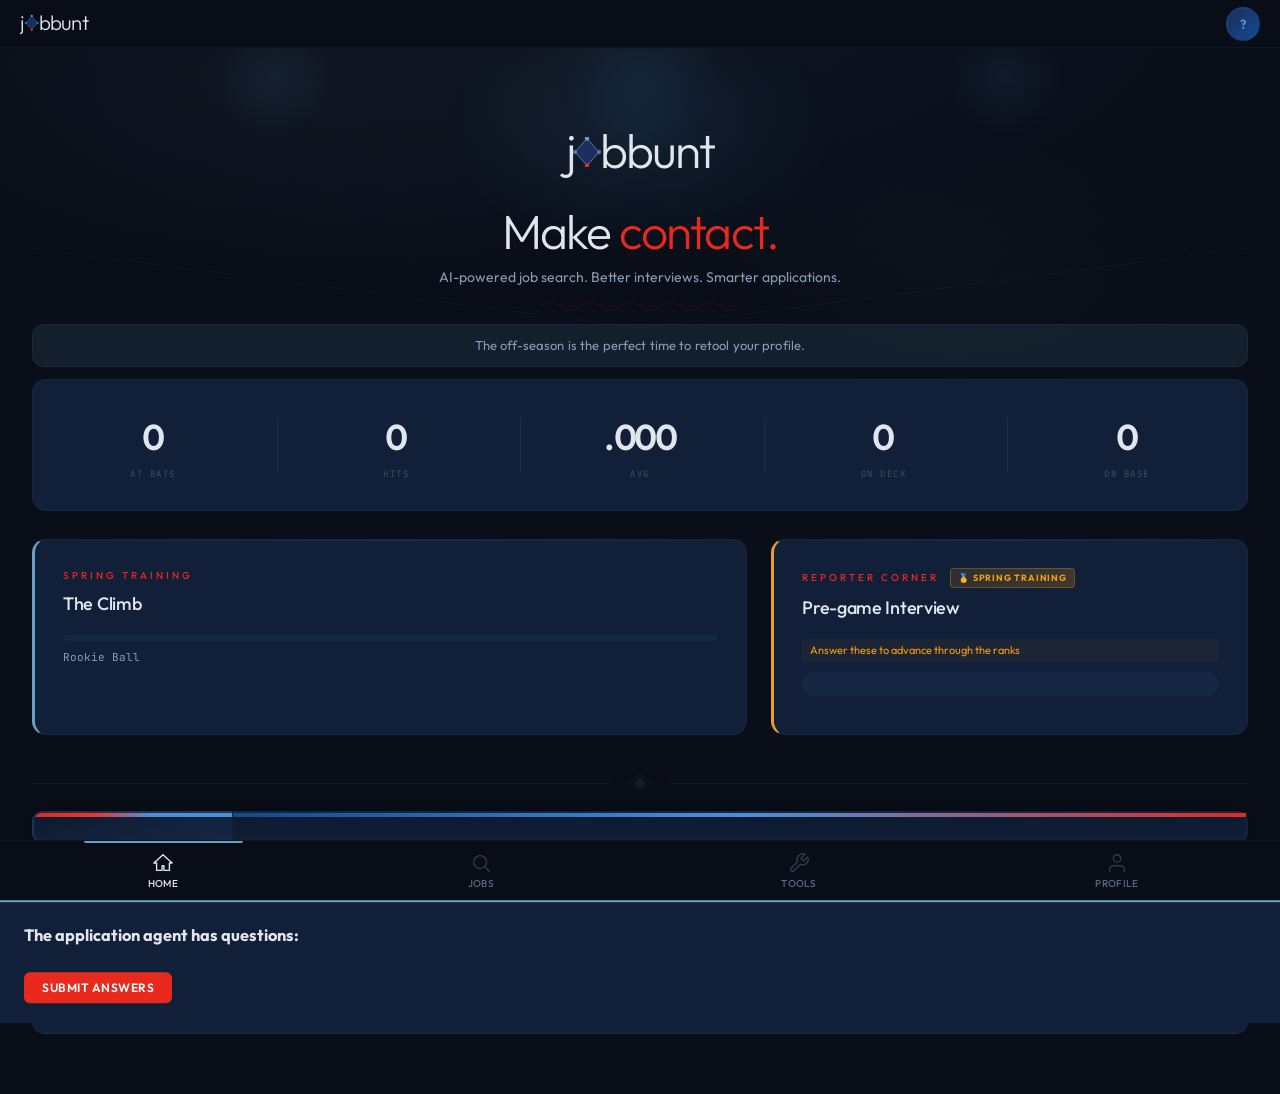
==== commit 0bc4efcb: "QA Round 2 fixes + remove Dugout Chat Round 2 bug fixes (15 items from construction PM persona test)" ====
--- a/static/index.html
+++ b/static/index.html
@@ -7,7 +7,7 @@
     <link rel="preconnect" href="https://fonts.googleapis.com">
     <link rel="preconnect" href="https://fonts.gstatic.com" crossorigin>
     <link href="https://fonts.googleapis.com/css2?family=Outfit:wght@200;300;400;500;600;700&family=JetBrains+Mono:wght@400;500&display=swap" rel="stylesheet">
-    <link rel="stylesheet" href="/static/css/style.css?v=20260320b">
+    <link rel="stylesheet" href="/static/css/style.css?v=20260321a">
     <script src="https://accounts.google.com/gsi/client" async></script>
 </head>
 <body>
@@ -165,39 +165,6 @@
                     <!-- Coach's Note -->
                     <div class="dugout-coach-note" id="dugout-coach-note" style="display:none"></div>
 
-                    <!-- Dugout Chat -->
-                    <div class="dugout-card dugout-chat-card" id="dugout-chat-card">
-                        <div class="dugout-chat-header" onclick="toggleDugoutChat()">
-                            <div class="dugout-chat-header-left">
-                                <svg width="18" height="18" viewBox="0 0 24 24" fill="none" stroke="currentColor" stroke-width="1.5" stroke-linecap="round" stroke-linejoin="round">
-                                    <path d="M21 15a2 2 0 0 1-2 2H7l-4 4V5a2 2 0 0 1 2-2h14a2 2 0 0 1 2 2z"/>
-                                </svg>
-                                <span class="dugout-chat-title">Dugout Chat</span>
-                                <span class="dugout-chat-subtitle">Talk to your manager</span>
-                            </div>
-                            <svg class="dugout-chat-chevron" id="dugout-chat-chevron" width="16" height="16" viewBox="0 0 24 24" fill="none" stroke="currentColor" stroke-width="2" stroke-linecap="round"><polyline points="6 9 12 15 18 9"/></svg>
-                        </div>
-                        <div class="dugout-chat-body" id="dugout-chat-body" style="display:none">
-                            <div class="dugout-chat-messages" id="dugout-chat-messages">
-                                <div class="dugout-chat-welcome">
-                                    <p>Hey rookie, I'm your dugout manager. Ask me anything about your job search — how you're doing, what to focus on, or just need a pep talk.</p>
-                                </div>
-                            </div>
-                            <div class="dugout-chat-prompts" id="dugout-chat-prompts">
-                                <button class="dugout-chat-prompt-btn" onclick="sendDugoutPrompt('How\'s my search going?')">How's my search going?</button>
-                                <button class="dugout-chat-prompt-btn" onclick="sendDugoutPrompt('What should I focus on?')">What should I focus on?</button>
-                                <button class="dugout-chat-prompt-btn" onclick="sendDugoutPrompt('Review my profile')">Review my profile</button>
-                            </div>
-                            <div class="dugout-chat-input-row">
-                                <label for="dugout-chat-input" class="sr-only">Message your manager</label>
-                                <input type="text" class="dugout-chat-input" id="dugout-chat-input" placeholder="Ask your manager..." onkeydown="if(event.key==='Enter')sendDugoutChat()">
-                                <button class="dugout-chat-send-btn" id="dugout-chat-send-btn" onclick="sendDugoutChat()" title="Send">
-                                    <svg width="16" height="16" viewBox="0 0 24 24" fill="none" stroke="currentColor" stroke-width="2" stroke-linecap="round" stroke-linejoin="round"><line x1="22" y1="2" x2="11" y2="13"/><polygon points="22 2 15 22 11 13 2 9 22 2"/></svg>
-                                </button>
-                            </div>
-                        </div>
-                    </div>
-
                     <!-- Readiness Score -->
                     <div class="dugout-readiness" id="dugout-readiness"></div>
 
@@ -1208,6 +1175,6 @@
         <div class="toast-container" id="toast-container"></div>
     </div>
 
-    <script src="/static/js/app.js?v=20260320b"></script>
+    <script src="/static/js/app.js?v=20260321a"></script>
 </body>
 </html>
--- a/static/css/style.css
+++ b/static/css/style.css
@@ -6931,172 +6931,3 @@
     margin-right: 6px;
 }
 
-/* ── Dugout Chat ─────────────────────────────────────────────────────── */
-.dugout-chat-card {
-    margin-bottom: 16px;
-    padding: 0;
-    overflow: hidden;
-}
-.dugout-chat-header {
-    display: flex;
-    align-items: center;
-    justify-content: space-between;
-    padding: 14px 20px;
-    cursor: pointer;
-    user-select: none;
-    transition: background 0.15s;
-}
-.dugout-chat-header:hover {
-    background: rgba(74, 144, 217, 0.04);
-}
-.dugout-chat-header-left {
-    display: flex;
-    align-items: center;
-    gap: 10px;
-}
-.dugout-chat-title {
-    font-family: var(--jb-font);
-    font-size: 15px;
-    font-weight: 600;
-    color: var(--jb-text-1);
-    letter-spacing: -0.2px;
-}
-.dugout-chat-subtitle {
-    font-size: 12px;
-    color: var(--jb-text-3);
-    margin-left: 4px;
-}
-.dugout-chat-chevron {
-    transition: transform 0.2s ease;
-    color: var(--jb-text-3);
-}
-.dugout-chat-card.open .dugout-chat-chevron {
-    transform: rotate(180deg);
-}
-.dugout-chat-body {
-    border-top: 1px solid var(--jb-border);
-    padding: 0;
-}
-.dugout-chat-messages {
-    max-height: 320px;
-    overflow-y: auto;
-    padding: 16px 20px;
-    display: flex;
-    flex-direction: column;
-    gap: 12px;
-}
-.dugout-chat-welcome p {
-    font-size: 13px;
-    color: var(--jb-text-2);
-    line-height: 1.5;
-    margin: 0;
-    padding: 10px 14px;
-    background: rgba(74, 144, 217, 0.06);
-    border-radius: var(--jb-r-md);
-    border-left: 3px solid var(--jb-bright);
-}
-.dugout-chat-bubble {
-    max-width: 85%;
-    padding: 10px 14px;
-    border-radius: var(--jb-r-md);
-    font-size: 13px;
-    line-height: 1.55;
-    animation: jb-fade-up 0.2s ease both;
-}
-.dugout-chat-bubble.user {
-    align-self: flex-end;
-    background: var(--jb-bright);
-    color: #fff;
-    border-bottom-right-radius: 4px;
-}
-.dugout-chat-bubble.ai {
-    align-self: flex-start;
-    background: rgba(74, 144, 217, 0.06);
-    color: var(--jb-text-1);
-    border-bottom-left-radius: 4px;
-    border-left: 3px solid var(--jb-bright);
-}
-.dugout-chat-typing {
-    align-self: flex-start;
-    padding: 10px 14px;
-    font-size: 13px;
-    color: var(--jb-text-3);
-    display: flex;
-    align-items: center;
-    gap: 4px;
-}
-.dugout-chat-typing-dot {
-    width: 6px;
-    height: 6px;
-    border-radius: 50%;
-    background: var(--jb-text-3);
-    animation: dugout-typing-bounce 1.2s infinite ease-in-out;
-}
-.dugout-chat-typing-dot:nth-child(2) { animation-delay: 0.15s; }
-.dugout-chat-typing-dot:nth-child(3) { animation-delay: 0.3s; }
-@keyframes dugout-typing-bounce {
-    0%, 60%, 100% { transform: translateY(0); opacity: 0.4; }
-    30% { transform: translateY(-4px); opacity: 1; }
-}
-.dugout-chat-prompts {
-    display: flex;
-    flex-wrap: wrap;
-    gap: 6px;
-    padding: 0 20px 12px;
-}
-.dugout-chat-prompt-btn {
-    padding: 5px 12px;
-    font-size: 12px;
-    border: 1px solid var(--jb-border);
-    border-radius: 20px;
-    background: var(--jb-bg-primary);
-    color: var(--jb-text-2);
-    cursor: pointer;
-    transition: all 0.15s;
-    white-space: nowrap;
-}
-.dugout-chat-prompt-btn:hover {
-    border-color: var(--jb-bright);
-    color: var(--jb-bright);
-    background: rgba(74, 144, 217, 0.06);
-}
-.dugout-chat-input-row {
-    display: flex;
-    gap: 8px;
-    padding: 12px 20px;
-    border-top: 1px solid var(--jb-border);
-    background: var(--jb-bg-primary);
-}
-.dugout-chat-input {
-    flex: 1;
-    padding: 8px 12px;
-    font-size: 13px;
-    border: 1px solid var(--jb-border);
-    border-radius: var(--jb-r-md);
-    background: var(--jb-bg-secondary);
-    color: var(--jb-text-1);
-    outline: none;
-    transition: border-color 0.15s;
-}
-.dugout-chat-input:focus {
-    border-color: var(--jb-bright);
-}
-.dugout-chat-send-btn {
-    padding: 8px 12px;
-    border: 1px solid var(--jb-bright);
-    border-radius: var(--jb-r-md);
-    background: var(--jb-bright);
-    color: #fff;
-    cursor: pointer;
-    display: flex;
-    align-items: center;
-    justify-content: center;
-    transition: opacity 0.15s;
-}
-.dugout-chat-send-btn:hover {
-    opacity: 0.85;
-}
-.dugout-chat-send-btn:disabled {
-    opacity: 0.5;
-    cursor: not-allowed;
-}
